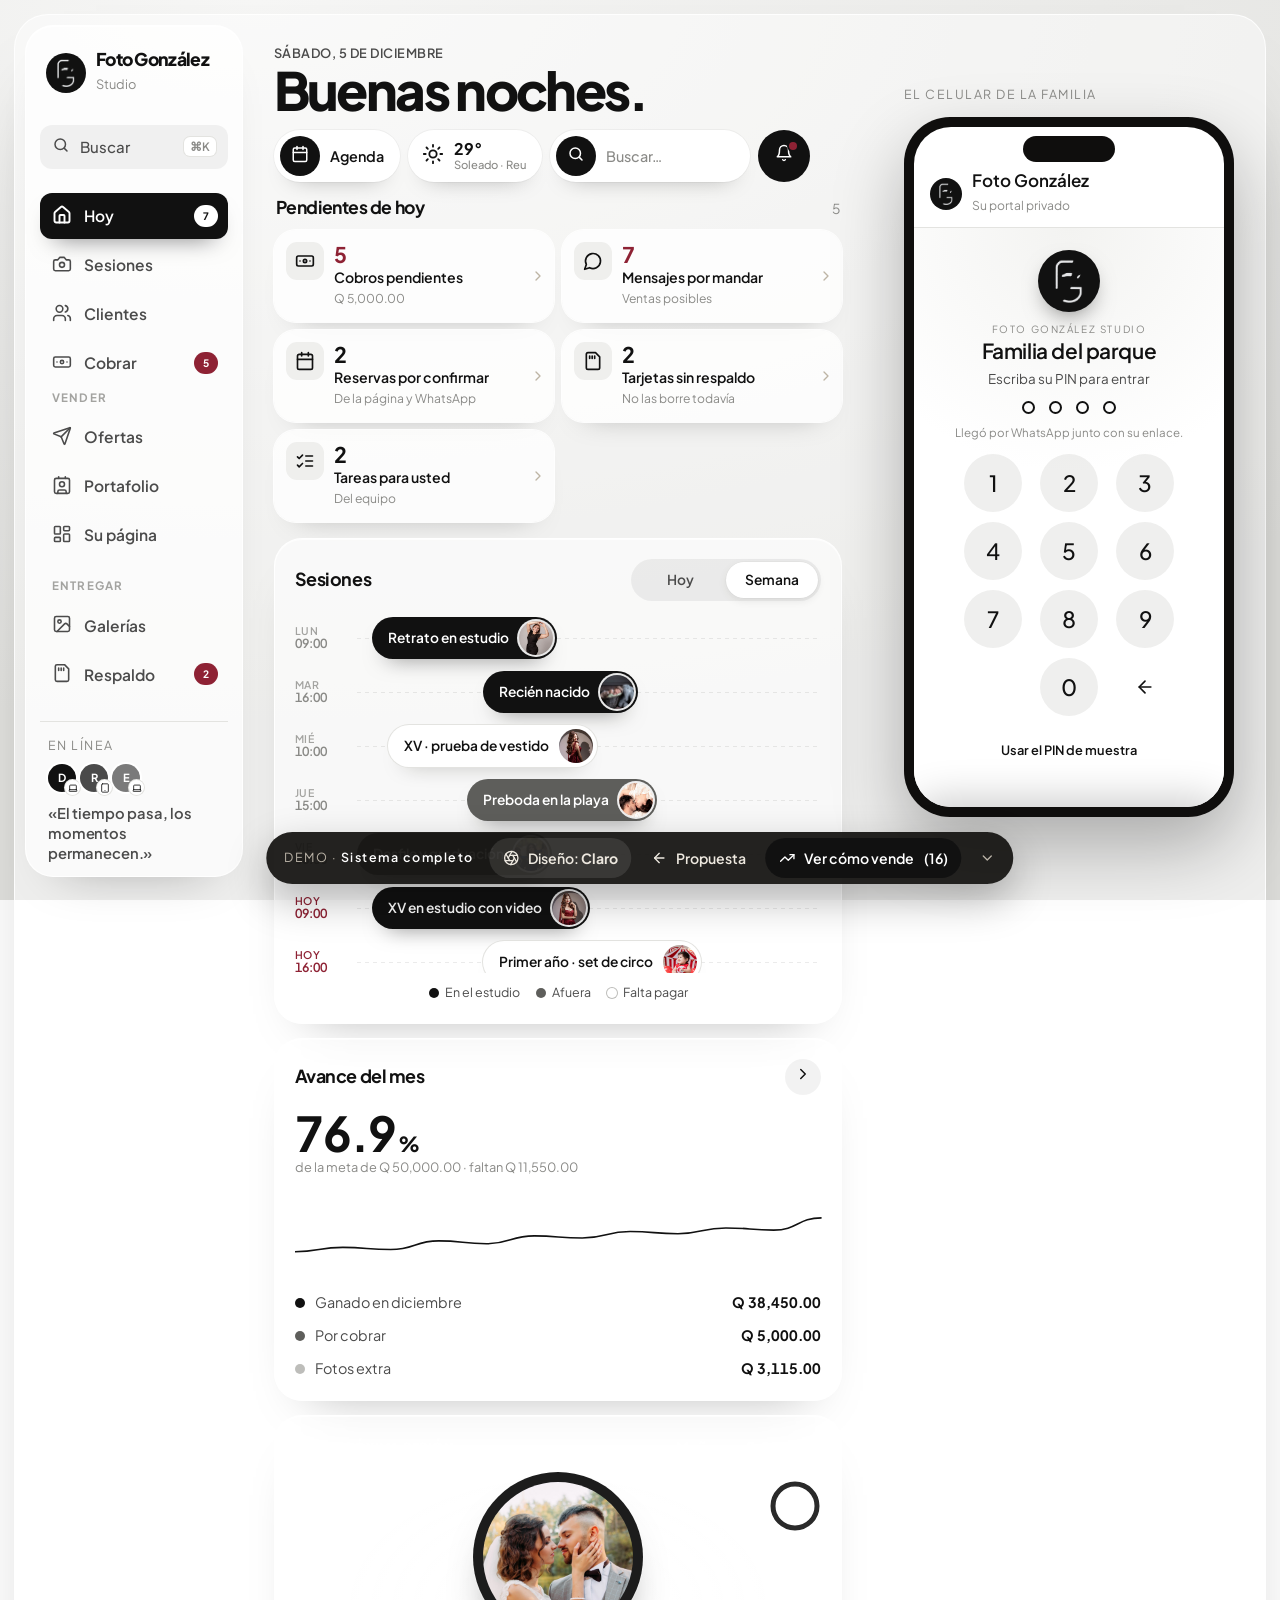
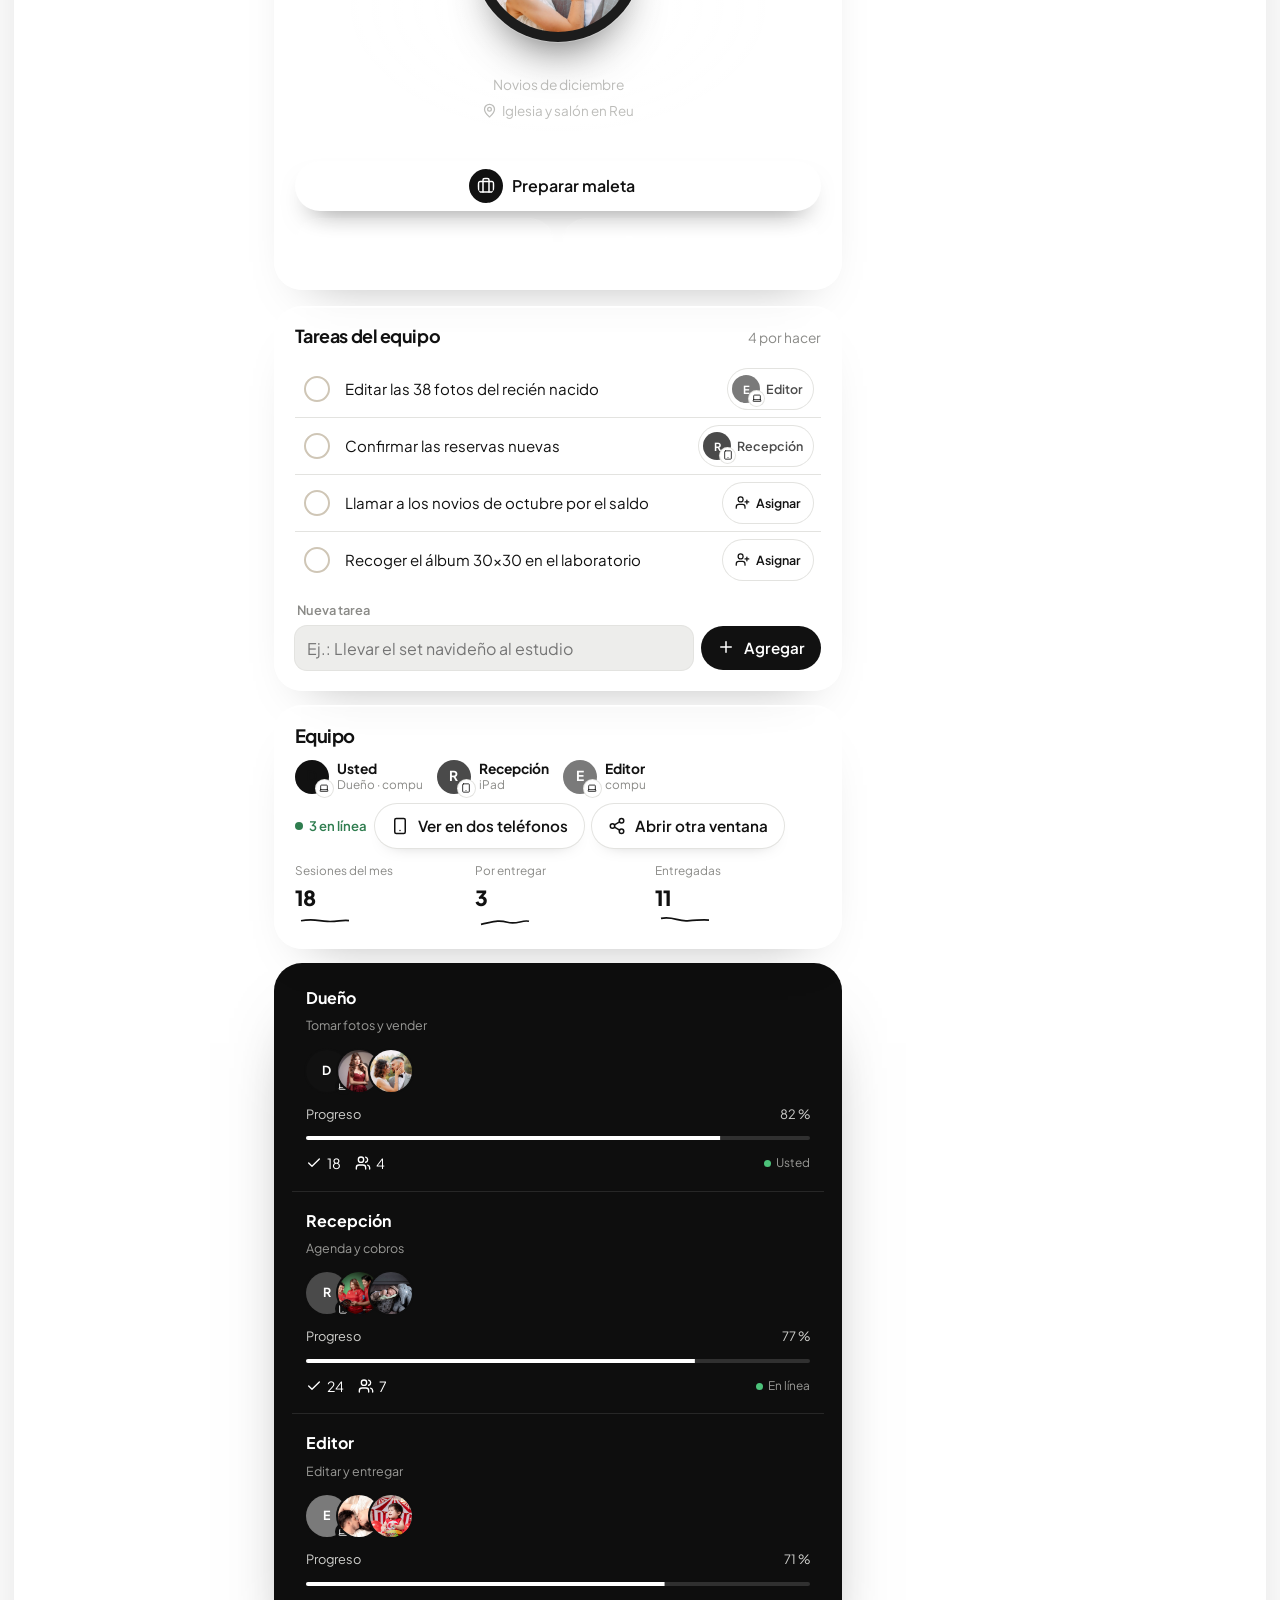
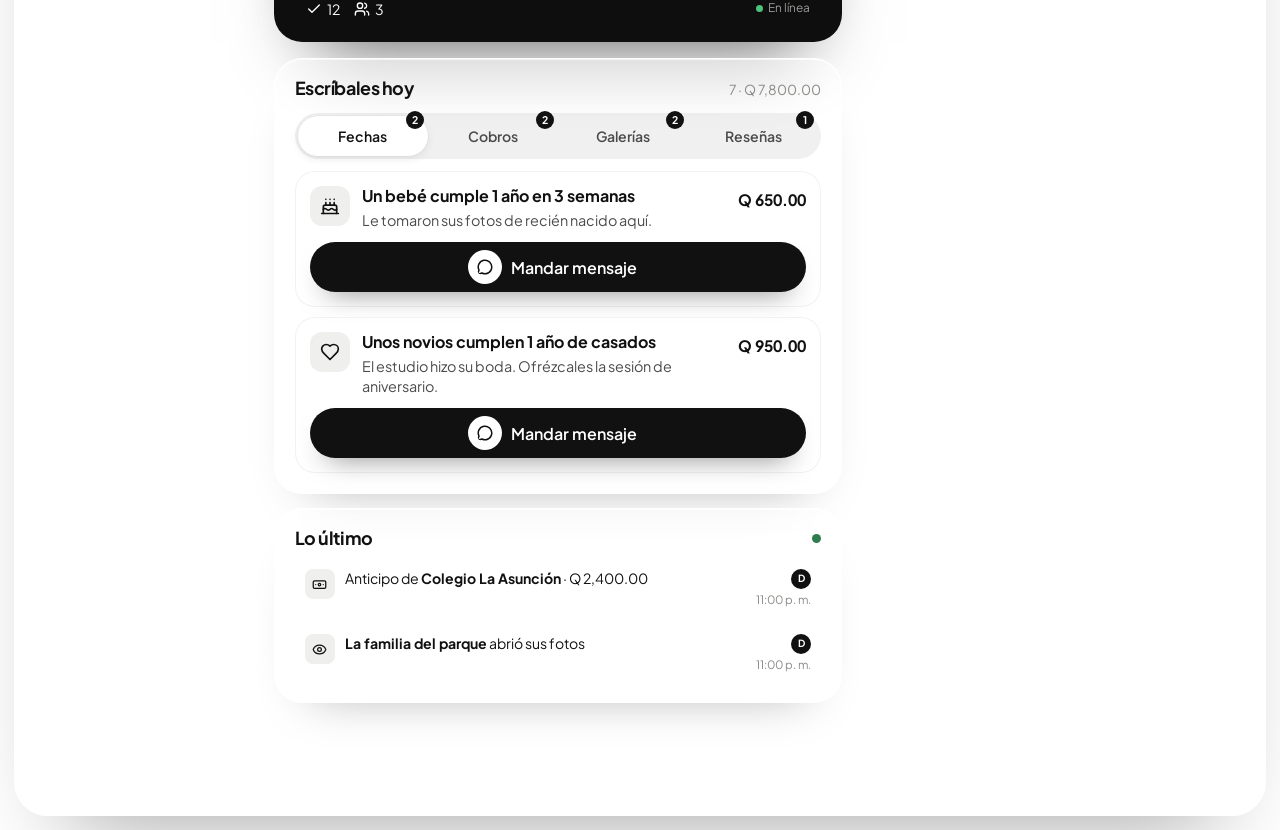
==== demos/completo/index.html @ 25647c09 "Demos en el teléfono: letra, espacios y títulos más finos Co-Authored-By: Claude Opus 5.5 <noreply@a" ====
<!doctype html>
<html lang="es">
<head>
<meta charset="utf-8">
<meta name="viewport" content="width=device-width, initial-scale=1, viewport-fit=cover">
<meta name="robots" content="noindex">
<meta name="theme-color" content="#EDEDEB">
<meta name="apple-mobile-web-app-capable" content="yes">
<meta name="mobile-web-app-capable" content="yes">
<meta name="apple-mobile-web-app-status-bar-style" content="default">
<meta name="apple-mobile-web-app-title" content="Foto González">
<link rel="apple-touch-icon" href="../../img/logo-fg.png">
<title>Demo · Sistema completo · Foto González Studio</title>
<meta name="description" content="Demo del sistema completo para Foto González Studio: ventas del día, agenda con maleta y lista de tomas, clientes, galerías que venden, respaldo de tarjetas y portafolio para compartir.">
<link rel="icon" href="data:image/svg+xml,%3Csvg xmlns='http://www.w3.org/2000/svg' viewBox='0 0 24 24' fill='none' stroke='%23B23F29' stroke-width='2' stroke-linecap='round'%3E%3Ccircle cx='12' cy='12' r='10'/%3E%3Cpath d='m14.31 8 5.74 9.94M9.69 8h11.48M7.38 12l5.74-9.94M9.69 16 3.95 6.06M14.31 16H2.83m13.79-4-5.74 9.94'/%3E%3C/svg%3E">
<link rel="preconnect" href="https://fonts.googleapis.com">
<link rel="preconnect" href="https://fonts.gstatic.com" crossorigin>
<link rel="stylesheet" href="https://fonts.googleapis.com/css2?family=Lora:ital,wght@0,400..700;1,400..700&family=Work+Sans:ital,wght@0,300..800;1,300..600&family=Plus+Jakarta+Sans:ital,wght@0,300..800;1,300..600&display=swap">
<link rel="stylesheet" href="../comun.css?v=20261113h">
<link rel="stylesheet" href="completo.css?v=20261113k">
<link rel="stylesheet" href="tablero.css?v=20261113a">
<link rel="stylesheet" href="../foto.css?v=20261113a">
<script src="../diseno.js?v=20261113a" data-css="claro.css?v=20261113k"></script>
<script src="letras.js?v=20261112f" data-letra-sistema></script>
</head>
<body>
<div class="barra-sup" id="barra-sup" aria-hidden="true"><b id="barra-sup-t">Hoy</b></div>
<button class="lupa" id="lupa" type="button" data-buscar aria-label="Buscar en todo el sistema"><span data-i="search"></span></button>

<div class="app">

  <!-- Menú: barra lateral en computadora, barra de abajo en el iPhone -->
  <aside class="lado" aria-label="Menú del panel">
    <a class="marca-est" href="#principal"><span class="logo"><img class="fg-mono" src="../../img/monograma-fg.png" alt=""></span><span><b>Foto González</b><small>Studio</small></span></a>
    <button class="lupa-lado" type="button" data-buscar><span data-i="search"></span><span>Buscar</span><kbd>⌘K</kbd></button>
    <nav class="vistas" role="tablist" aria-label="Secciones del panel" aria-orientation="vertical">
      <button role="tab" id="t-hoy" aria-controls="v-hoy" aria-selected="true" data-v="hoy"><span class="ti"><span data-i="home"></span><span class="cuenta" id="cuenta-op">7</span></span><span class="et">Hoy</span></button>
      <button role="tab" id="t-agenda" aria-controls="v-agenda" aria-selected="false" tabindex="-1" data-v="agenda"><span class="ti"><span data-i="camara"></span></span><span class="et">Sesiones</span></button>
      <button role="tab" id="t-clientes" aria-controls="v-clientes" aria-selected="false" tabindex="-1" data-v="clientes"><span class="ti"><span data-i="users"></span></span><span class="et">Clientes</span></button>
      <button role="tab" id="t-cobrar" aria-controls="v-cobrar" aria-selected="false" tabindex="-1" data-v="cobrar"><span class="ti"><span data-i="cash"></span><span class="cuenta" id="cuenta-cob">4</span></span><span class="et">Cobrar</span></button>
      <button role="tab" id="t-mas" aria-controls="v-mas" aria-selected="false" tabindex="-1" data-v="mas" class="solo-cel"><span class="ti"><span data-i="mas"></span><span class="cuenta cero" id="cuenta-mas">0</span></span><span class="et">Más</span></button>
      <span class="grupo-nav en-mas" aria-hidden="true">Vender</span>
      <button role="tab" id="t-ofertas" aria-controls="v-ofertas" aria-selected="false" tabindex="-1" data-v="ofertas" class="en-mas"><span class="ti"><span data-i="send"></span></span><span class="et">Ofertas</span></button>
      <button role="tab" id="t-compartir" aria-controls="v-compartir" aria-selected="false" tabindex="-1" data-v="compartir" class="en-mas"><span class="ti"><span data-i="contacto"></span></span><span class="et">Portafolio</span></button>
      <button role="tab" id="t-pagina" aria-controls="v-pagina" aria-selected="false" tabindex="-1" data-v="pagina" class="en-mas"><span class="ti"><span data-i="layout"></span><span class="cuenta cero" id="cuenta-web">0</span></span><span class="et">Su página</span></button>
      <span class="grupo-nav en-mas" aria-hidden="true">Entregar</span>
      <button role="tab" id="t-fotos" aria-controls="v-fotos" aria-selected="false" tabindex="-1" data-v="fotos" class="en-mas"><span class="ti"><span data-i="images"></span></span><span class="et">Galerías</span></button>
      <button role="tab" id="t-respaldo" aria-controls="v-respaldo" aria-selected="false" tabindex="-1" data-v="respaldo" class="en-mas"><span class="ti"><span data-i="sd"></span><span class="cuenta" id="cuenta-resp">2</span></span><span class="et">Respaldo</span></button>
    </nav>
    <div class="lado-pie">
      <div class="equipo-lado" id="equipo-lado"></div>
      <p class="lema">«El tiempo pasa, los momentos permanecen.»</p>
    </div>
  </aside>

  <main class="principal" id="principal">

    <!-- HOY -->
    <section class="vista" id="v-hoy" role="tabpanel" aria-labelledby="t-hoy" data-titulo="Hoy">
      <header class="tb-cab">
        <div class="titulo-v"><p class="fecha" id="fecha"></p><h1 id="saludo">Buenos días.</h1></div>
        <div class="tb-herr">
          <button class="tb-pil" type="button" data-ir="agenda"><span class="tb-circ"><span data-i="calendar"></span></span><span>Agenda</span></button>
          <span class="tb-pil tb-clima" aria-label="Clima en Retalhuleu: 29 grados, soleado"><span data-i="sun"></span><span><b>29°</b><small>Soleado · Reu</small></span></span>
          <button class="tb-pil tb-busca" type="button" data-buscar><span class="tb-circ"><span data-i="search"></span></span><span>Buscar…</span></button>
          <button class="tb-circ tb-solo" type="button" id="tb-campana" aria-label="Ver lo último"><span data-i="bell"></span><i></i></button>
        </div>
      </header>
      <section class="pendientes" id="pendientes" aria-labelledby="h-pend"></section>
      <div class="tb-grid">
        <section class="bloque tb-linea" aria-labelledby="h-linea">
          <div class="bloque-cab"><h2 id="h-linea">Sesiones</h2>
            <div class="seg tb-rango" id="tb-rango" role="tablist" aria-label="Qué sesiones ver" style="--n:2;--i:1"><span class="pastilla" aria-hidden="true"></span><button type="button" role="tab" data-rango="hoy" aria-selected="false">Hoy</button><button type="button" role="tab" data-rango="semana" aria-selected="true">Semana</button></div></div>
          <div class="linea" id="linea"></div>
          <div class="linea-ley"><span><i class="neg"></i>En el estudio</span><span><i class="gri"></i>Afuera</span><span><i class="bla"></i>Falta pagar</span></div>
        </section>
        <section class="bloque tb-avance" data-palanca="vivo" aria-labelledby="h-av">
          <div class="bloque-cab"><h2 id="h-av">Avance del mes</h2><button type="button" class="tb-mini" data-ir="cobrar" aria-label="Ir a Cobrar"><span data-i="chev"></span></button></div>
          <p class="av-pct"><b id="av-pct">0</b><span>%</span></p>
          <small class="av-meta" id="av-meta">de la meta del mes</small>
          <svg class="av-graf" viewBox="0 0 200 70" preserveAspectRatio="none" aria-hidden="true"><path id="av-path" d=""/></svg>
          <ul class="av-filas">
            <li><i class="neg"></i><span id="k-mes-lbl">Ganado</span><b id="k-ing"></b></li>
            <li><i class="gri"></i><span>Por cobrar</span><b id="k-cobrar"></b></li>
            <li><i class="cla"></i><span>Fotos extra</span><b id="k-extra"></b></li>
          </ul>
        </section>
        <section class="bloque prox-ses" id="prox-ses" data-palanca="maleta" aria-label="Su próxima sesión"></section>
      </div>
      <div class="tb-fila2">
        <section class="bloque" id="tareas-b" aria-labelledby="h-tar">
          <div class="bloque-cab"><h2 id="h-tar">Tareas del equipo</h2><span class="tenue chico" id="tar-n"></span></div>
          <ul class="tareas" id="tareas"></ul>
          <form class="tar-nueva" id="tar-form" autocomplete="off">
            <label for="tar-in">Nueva tarea</label>
            <div><input id="tar-in" type="text" maxlength="80" placeholder="Ej.: Llevar el set navideño al estudio" enterkeyhint="done"><button class="bt bt-2 bt-chico" type="submit"><span class="bt-in"><span data-i="plus"></span><span>Agregar</span></span></button></div>
          </form>
        </section>
        <section class="tb-equipo" aria-labelledby="h-eq">
          <div class="bloque tb-eq-cab">
            <h2 id="h-eq">Equipo</h2>
            <div class="equipo-vivo" id="equipo-vivo" aria-live="polite"></div>
            <div class="tb-eq-stats" id="tb-eq-stats"></div>
          </div>
          <div class="tb-eq-negro" id="tb-eq-negro"></div>
        </section>
      </div>
      <div class="hoy-grid">
        <section class="bloque" data-palanca="ventas" aria-labelledby="h-ventas">
          <div class="bloque-cab"><h2 id="h-ventas">Escríbales hoy</h2><span class="tenue chico" id="op-total"></span></div>
          <div class="seg motivos" id="motivos" role="tablist" aria-label="Motivo del mensaje"></div>
          <ul class="oportunidades" id="oport" aria-live="polite"></ul>
          <p class="op-vacio" id="op-vacio" hidden></p>
        </section>
        <section class="bloque" id="ultimo-b" aria-labelledby="h-act">
          <div class="bloque-cab"><h2 id="h-act">Lo último</h2><span class="punto-vivo" aria-hidden="true"></span></div>
          <ul class="feed" id="feed" aria-live="polite"></ul>
        </section>
      </div>
    </section>

    <!-- AGENDA -->
    <section class="vista" id="v-agenda" role="tabpanel" aria-labelledby="t-agenda" data-titulo="Sesiones" hidden>
      <header class="titulo-v"><p class="fecha" id="ag-mes"></p><h1>Sesiones</h1></header>
      <div class="subnav" data-subnav></div>
      <div class="semana-tira" id="semana-tira" role="group" aria-label="Días de esta semana"></div>
      <div class="ag-resumen" data-palanca="anticipo">
        <span><small>Sesiones</small><b id="ag-n">0</b></span>
        <span><small>Ya pagado</small><b id="ag-q">Q 0.00</b></span>
        <span><small>Falta pagar</small><b id="ag-p">0</b></span>
        <span><small>Tardes libres</small><b id="ag-l">0</b></span>
      </div>
      <div class="semana" id="semana"></div>
    </section>

    <!-- RESERVAS -->
    <section class="vista" id="v-reservas" role="tabpanel" aria-labelledby="t-agenda" data-titulo="Reservas" hidden>
      <header class="titulo-v"><p class="fecha">Sesiones</p><h1>Reservas</h1></header>
      <div class="subnav" data-subnav></div>
      <button class="bt bt-1 bt-full" type="button" id="res-nueva"><span class="bt-in"><span data-i="plus"></span><span>Nueva reserva</span></span></button>
      <section class="bloque" data-palanca="reservas" aria-labelledby="h-res">
        <div class="bloque-cab"><h2 id="h-res">Por responder</h2><span class="tenue chico" id="res-n"></span></div>
        <ul class="reservas" id="reservas"></ul>
      </section>
      <section class="bloque" aria-labelledby="h-rec">
        <div class="bloque-cab"><h2 id="h-rec">Recordatorios automáticos</h2></div>
        <div class="grupo-ios" id="rec-ajustes"></div>
        <h4 class="grupo-t">Próximos envíos</h4>
        <ul class="rec-lista" id="rec-lista"></ul>
      </section>
    </section>

    <!-- EN VIVO: la cámara conectada -->
    <section class="vista" id="v-envivo" role="tabpanel" aria-labelledby="t-agenda" data-titulo="En vivo" hidden>
      <header class="titulo-v"><p class="fecha">Sesiones</p><h1>Cámara en vivo</h1></header>
      <div class="subnav" data-subnav></div>
      <section class="bloque ev-cam" id="ev-cam" data-palanca="envivo" aria-live="polite"></section>
      <div class="ev-cifras" id="ev-cifras"></div>
      <div class="ev-bts" id="ev-bts"></div>
      <ul class="ev-grid" id="ev-grid" aria-live="polite"></ul>
    </section>

    <!-- CLIENTES -->
    <section class="vista" id="v-clientes" role="tabpanel" aria-labelledby="t-clientes" data-titulo="Clientes" hidden>
      <header class="titulo-v"><p class="fecha">418 clientes · 38 % vuelven</p><h1>Clientes</h1></header>
      <div class="cli-wrap">
        <div class="cli-col">
          <div class="buscar">
            <label for="cli-q">Buscar cliente</label>
            <div class="buscar-in"><span data-i="search"></span><input id="cli-q" type="search" autocomplete="off" enterkeyhint="search" placeholder="Nombre, lugar o sesión"></div>
          </div>
          <div class="filtros" id="cli-filtros" role="group" aria-label="Filtrar clientes"></div>
          <div class="cli-lista-caja">
            <ol class="lista-cli" id="lista-cli"></ol>
            <nav class="abc" id="abc" aria-label="Ir a la letra"></nav>
          </div>
          <p class="cli-vacio tenue" id="cli-vacio" hidden></p>
        </div>
        <div class="cli-ficha-col" id="ficha-desk">
          <article class="ficha" id="ficha" aria-labelledby="fc-n">
            <header class="fc-hero">
              <span class="foto fc-av" id="fc-av" role="img" aria-label="Foto de su última sesión"></span>
              <h3 id="fc-n"></h3>
              <p class="tenue" id="fc-sub"></p>
              <span class="tag" id="fc-tag"></span>
            </header>
            <div class="fc-acc" id="fc-acc"></div>
            <div class="fc-cifras" id="fc-cifras"></div>
            <div class="fc-prox" id="fc-prox" data-palanca="proxima"></div>
            <section class="fc-sec"><h4>Para la sesión</h4><div class="gustos" id="fc-gustos"></div></section>
            <section class="fc-sec"><h4>Sus fotos</h4><div class="carrete" id="fc-carrete"></div></section>
            <section class="fc-sec"><h4>Fechas importantes</h4><ul class="fc-fechas" id="fc-fechas"></ul></section>
            <section class="fc-sec"><h4>Notas</h4><p class="fc-nota" id="fc-nota"></p></section>
            <section class="fc-sec fc-ref" data-palanca="referidos"><div id="fc-ref-in"></div></section>
          </article>
        </div>
      </div>
    </section>

    <!-- COBRAR -->
    <section class="vista" id="v-cobrar" role="tabpanel" aria-labelledby="t-cobrar" data-titulo="Cobrar" hidden>
      <header class="titulo-v"><p class="fecha">Anticipos y saldos</p><h1>Cobrar</h1></header>
      <div class="cob-resumen">
        <div class="cifra grande"><small>Le deben</small><b id="cob-pend-q">Q 0.00</b></div>
        <div class="cifra verde"><small>Cobrado hoy</small><b id="cobrado-q">Q 0.00</b></div>
      </div>
      <section class="bloque" data-palanca="cobrar" aria-labelledby="h-cob">
        <div class="bloque-cab"><h2 id="h-cob">Pendientes</h2><span class="tenue chico" id="cob-n"></span></div>
        <ul class="cobrar" id="cobrar"></ul>
      </section>
      <section class="bloque" data-palanca="recibos" aria-labelledby="h-recibos">
        <div class="bloque-cab"><h2 id="h-recibos">Recibos</h2><span class="tenue chico" id="rec-n"></span></div>
        <div class="buscar rec-buscar">
          <label for="rec-q">Buscar recibo</label>
          <div class="buscar-in"><span data-i="search"></span><input id="rec-q" type="search" autocomplete="off" enterkeyhint="search" placeholder="Número, cliente o concepto"></div>
        </div>
        <div class="seg rec-seg" id="rec-seg" role="tablist" aria-label="Qué recibos ver" style="--n:3;--i:0"><span class="pastilla" aria-hidden="true"></span><button type="button" role="tab" data-rf="hoy" aria-selected="true">Hoy</button><button type="button" role="tab" data-rf="mes" aria-selected="false">Este mes</button><button type="button" role="tab" data-rf="todos" aria-selected="false">Todos</button></div>
        <ul class="recibos" id="recibos"></ul>
      </section>
      
    </section>

    <!-- FOTOS (galerías) -->
    <section class="vista" id="v-fotos" role="tabpanel" aria-labelledby="t-fotos" data-titulo="Galerías" hidden>
      <button class="atras-mas" type="button" data-ir="mas"><span data-i="back"></span>Más</button>
      <header class="titulo-v"><p class="fecha">Fotos de cada familia</p><h1>Galerías</h1></header>
      <div class="ag-resumen">
        <span><small>Abiertas</small><b id="gl-n">5</b></span>
        <span><small>Eligiendo ahora</small><b id="gl-viendo">1</b></span>
        <span><small>Extra vendido</small><b id="gl-extra">Q 0.00</b></span>
        <span><small>Por cobrar</small><b id="gl-saldo">Q 1,200.00</b></span>
      </div>
      <div class="gal-bts">
      <button class="bt bt-1" id="subir-fotos" type="button"><span class="bt-in"><span data-i="subir"></span><span>Subir fotos a una galería</span></span></button>
      <button class="bt bt-2 ver-cel" id="ver-cliente" type="button" aria-controls="cliente" aria-expanded="false"><span class="bt-in"><span data-i="eye"></span><span>Ver el celular de la familia</span></span></button>
      </div>
      <ul class="galerias" id="galerias"></ul>
    </section>

    <!-- MÁS (solo en el iPhone) -->
    <section class="vista" id="v-mas" role="tabpanel" aria-labelledby="t-mas" data-titulo="Más" hidden>
      <header class="titulo-v"><h1>Más</h1></header>
      <div class="mosaico" id="mosaico"></div>
    </section>

    <!-- OFERTAS -->
    <section class="vista" id="v-ofertas" role="tabpanel" aria-labelledby="t-ofertas" data-titulo="Ofertas" hidden>
      <button class="atras-mas" type="button" data-ir="mas"><span data-i="back"></span>Más</button>
      <header class="titulo-v"><h1>Ofertas</h1></header>
      <div class="ofe" id="ofe" data-palanca="campanas">
        <section class="bloque" id="ofe-ofr" aria-label="Qué les ofrece"></section>
        <section class="bloque" id="ofe-seg" aria-label="A quién"></section>
        <section class="bloque" id="ofe-prev" aria-label="Así les llega"></section>
        <section class="bloque ofe-env" aria-label="Mandar">
          <button class="bt bt-1 bt-full" id="cam-enviar" type="button"><span class="bt-in"><span data-i="wa"></span><span id="cam-enviar-txt">Mandar</span></span></button>
          <div class="cam-res" id="cam-res" hidden>
            <div class="res-fila"><span>Lo recibieron</span><div class="pista"><i id="r-env"></i></div><b id="n-env">0</b></div>
            <div class="res-fila"><span>Lo leyeron</span><div class="pista"><i id="r-lei"></i></div><b id="n-lei">0</b></div>
            <div class="res-fila"><span>Contestaron</span><div class="pista"><i id="r-res"></i></div><b id="n-res">0</b></div>
            <div class="res-fila"><span>Apartaron</span><div class="pista"><i id="r-apa"></i></div><b id="n-apa">0</b></div>
            <div class="res-total"><span>Ganado</span><b id="n-q">Q 0.00</b></div>
          </div>
        </section>
        <section class="bloque cam-pasada" id="ofe-hist" aria-label="Ofertas que ya mandó"></section>
      </div>
    </section>

    <!-- MI CONTACTO Y PORTAFOLIO -->
    <section class="vista" id="v-compartir" role="tabpanel" aria-labelledby="t-compartir" data-titulo="Contacto" hidden>
      <button class="atras-mas" type="button" data-ir="mas"><span data-i="back"></span>Más</button>
      <header class="titulo-v"><h1>Contacto y portafolio</h1></header>
      <div class="comp-grid">
        <div>
          <div class="tarjeta-neg" id="tarjeta-neg">
            <div class="tn-cab"><span class="tn-logo"><img class="fg-mono" src="../../img/monograma-fg.png" alt=""></span><div><b>Foto González Studio</b><small>Fotografía y video</small></div></div>
            <ul class="tn-datos">
              <li><span data-i="phone"></span>+502 5016 8853</li>
              <li><span data-i="mail"></span>premiumdesigngt@gmail.com</li>
              <li><span data-i="lugar"></span>Bella Aurora, zona 6, Retalhuleu</li>
              <li><span data-i="layout"></span>fotogonzalezstudio.com</li>
            </ul>
            <button class="tn-qr" id="tn-qr" type="button" aria-label="Mostrar el código QR en grande"></button>
          </div>
          <div class="comp-bts">
            <button class="bt bt-1" type="button" id="comp-compartir"><span class="bt-in"><span data-i="share"></span><span>Compartir mi contacto</span></span></button>
            <button class="bt bt-0" type="button" id="comp-guardar"><span class="bt-in"><span data-i="userplus"></span><span>Guardar en Contactos</span></span></button>
            <button class="bt bt-0" type="button" id="comp-qr"><span class="bt-in"><span data-i="qr"></span><span>Mostrar código QR</span></span></button>
          </div>
        </div>
        <section class="bloque" data-palanca="portafolio" aria-labelledby="h-porta">
          <div class="bloque-cab"><h2 id="h-porta">Mandar portafolio</h2><span class="tenue chico" id="porta-n">Toque los álbumes</span></div>
          <div class="albumes" id="albumes"></div>
          <button class="bt bt-1 bt-full" type="button" id="porta-mandar" disabled><span class="bt-in"><span data-i="send"></span><span>Elija uno o más álbumes</span></span></button>
        </section>
      </div>
    </section>

    <!-- TARJETAS Y RESPALDO -->
    <section class="vista" id="v-respaldo" role="tabpanel" aria-labelledby="t-respaldo" data-titulo="Respaldo" hidden>
      <button class="atras-mas" type="button" data-ir="mas"><span data-i="back"></span>Más</button>
      <header class="titulo-v"><h1>Tarjetas y respaldo</h1></header>
      <div class="resp-estado" id="resp-estado"></div>
      <ul class="tarjetas" id="tarjetas"></ul>
    </section>

    <!-- SU PÁGINA -->
    <section class="vista" id="v-pagina" role="tabpanel" aria-labelledby="t-pagina" data-titulo="Su página" hidden>
      <button class="atras-mas" type="button" data-ir="mas"><span data-i="back"></span>Más</button>
      <header class="titulo-v"><h1>Su página</h1></header>
      <div class="web">
        <div class="web-nav" aria-hidden="true"><i></i><i></i><i></i><span class="web-url"><span data-i="lock"></span>fotogonzalezstudio.com</span></div>
        <iframe id="web-frame" title="Página pública de Foto González Studio" loading="lazy" data-src="../pagina/?embed=1"></iframe>
      </div>
      <section class="bloque web-llega" aria-labelledby="h-llega">
        <div class="bloque-cab"><h2 id="h-llega">Lo que le llegó</h2></div>
        <ul class="llega" id="llega"><li class="vacio">Todavía nada. Aparte una fecha en la página.</li></ul>
      </section>
    </section>
  </main>

  <!-- El celular de la familia -->
  <aside class="cliente" id="cliente" aria-label="El celular de la familia">
    <div class="cliente-cab">
      <p class="mono">EL CELULAR DE LA FAMILIA</p>
      <button class="cerrar-cli" id="cerrar-cliente" type="button" aria-label="Cerrar"><span data-i="x"></span></button>
    </div>
    <div class="cel">
      <div class="pantalla">
        <div class="isla"></div>
        <div class="toast-cel" id="toast-cel" role="status" aria-live="polite"><span class="ic" data-i="check"></span><span id="toast-cel-txt"></span></div>
        <div class="cel-cab"><span class="logo-cel"><img class="fg-mono" src="../../img/monograma-fg.png" alt=""></span><div><b>Foto González</b><small id="cel-sub">Su portal privado</small></div></div>
        <div class="pt-zona">
        <div class="pt-pant pt-pin" id="pt-pin">
          <span class="pin-logo"><img class="fg-mono" src="../../img/monograma-fg.png" alt=""></span>
          <small class="pin-de">Foto González Studio</small>
          <h2 class="cel-t">Familia del parque</h2>
          <p class="pin-pide">Escriba su PIN para entrar</p>
          <div class="pin-puntos" id="pin-puntos" aria-live="polite"></div>
          <p class="pin-msj" id="pin-msj"></p>
          <div class="pin-teclas" id="pin-teclas"></div>
          <button type="button" class="pin-muestra" id="pin-muestra">Usar el PIN de muestra</button>
        </div>
        <div class="pt-pant pt-ini" id="pt-ini"></div>
        <div class="pt-pant pt-ses" id="pt-ses"></div>
        <div class="cel-scroll pt-pant" id="cel-scroll">
          <div class="fam-portada"><span class="foto f-familia" aria-hidden="true"></span><button type="button" class="pt-atras" data-pt="ini" aria-label="Volver a mis sesiones"><span data-i="back"></span></button>
            <div class="fpo-txt"><small>Foto González Studio</small><h2 class="cel-t">Su sesión familiar</h2><p>Parque central · 24 fotos</p></div></div>
          <div class="seg fam-seg" id="fam-seg" role="tablist" aria-label="Ver" style="--n:3;--i:0"><span class="pastilla" aria-hidden="true"></span>
            <button type="button" role="tab" data-fv="fotos" aria-selected="true">Fotos</button><button type="button" role="tab" data-fv="fav" aria-selected="false">Favoritas <em id="fav-n"></em></button><button type="button" role="tab" data-fv="pagos" aria-selected="false">Mis pagos</button></div>
          <div class="cel-galeria" id="cel-galeria" data-palanca="galeria">
            <div class="contador"><span>Elegidas <b id="c-cuenta">0</b> de 10</span><span id="c-extra"></span></div>
            <div class="barrita"><i id="c-barra"></i></div>
            <div class="galeria" id="galeria"></div>
          </div>
          <div class="fam-pagos" id="fam-pagos" hidden></div>
        </div>
        </div>
        <div class="visor" id="visor" role="dialog" aria-label="Foto en grande" inert>
          <div class="vs-cab"><button type="button" class="vs-x" id="vs-x" aria-label="Cerrar"><span data-i="x"></span></button><span id="vs-n">1 de 24</span><button type="button" class="vs-amo" id="vs-amo" aria-pressed="false" aria-label="Elegir esta foto"><span data-i="heart"></span></button></div>
          <div class="vs-foto" id="vs-foto"><span class="foto vs-capa" id="vs-a"></span><span class="vs-wm" id="vs-wm" aria-hidden="true">FOTO GONZÁLEZ</span>
            <button type="button" class="vs-flecha izq" id="vs-izq" aria-label="Foto anterior"><span data-i="back"></span></button><button type="button" class="vs-flecha der" id="vs-der" aria-label="Foto siguiente"><span data-i="chev"></span></button></div>
          <div class="vs-bts"><button type="button" class="btn btn-chico vs-imp" id="vs-imp"><span data-i="frame"></span>Pedirla impresa</button><button type="button" class="btn btn-chico btn-acento vs-desc" id="vs-desc"><span data-i="download"></span><span id="vs-desc-t">Descargar</span></button></div>
        </div>
        <div class="oferta" id="oferta" inert>
          <p class="of-t" id="of-t"></p>
          <div class="of-bts">
            <button class="btn btn-chico of-unas" id="of-unas" type="button"></button>
            <button class="btn btn-chico btn-acento of-toda" id="of-toda" type="button"></button>
          </div>
          <p class="of-nota" id="of-nota">Galería completa: las 24, en alta y sin marca de agua.</p>
        </div>
        <div class="hoja-imp" id="hoja-imp" inert role="dialog" aria-label="Pedir impresión">
          <div class="hi-cab"><span class="foto hi-foto" id="hi-foto"></span><div><b id="hi-t">Foto</b><small>Sale del laboratorio en 5 días</small></div></div>
          <div class="hi-prods" id="hi-prods"></div>
          <button class="btn btn-chico hi-cerrar" id="hi-cerrar" type="button">Ahora no</button>
        </div>
      </div>
    </div>
  </aside>
</div>

<!-- Hojas que suben desde abajo -->
<div class="velo" id="velo" hidden></div>
<div class="hoja" id="hoja-ses" role="dialog" aria-modal="true" aria-labelledby="ses-t" inert>
  <div class="hoja-panel"><div class="hoja-top"><span class="agarre" aria-hidden="true"></span><b class="hoja-t" id="hoja-ses-t">Sesión</b><button class="hoja-listo" type="button">Listo</button></div><div class="hoja-cuerpo" id="ses-cuerpo"></div></div>
</div>
<div class="hoja" id="hoja-cli" role="dialog" aria-modal="true" aria-labelledby="fc-n" inert>
  <div class="hoja-panel"><div class="hoja-top"><span class="agarre" aria-hidden="true"></span><b class="hoja-t">Cliente</b><button class="hoja-listo" type="button">Listo</button></div><div class="hoja-cuerpo" id="cli-cuerpo"></div></div>
</div>
<div class="hoja hoja-qr" id="hoja-qr" role="dialog" aria-modal="true" aria-labelledby="qr-t" inert>
  <div class="hoja-panel"><div class="hoja-top"><span class="agarre" aria-hidden="true"></span><b class="hoja-t" id="qr-t">Escanee con la cámara</b><button class="hoja-listo" type="button">Listo</button></div>
    <div class="hoja-cuerpo"><div class="qr-grande" id="qr-grande"></div><p class="qr-pie"><b>Foto González Studio</b><span>Abre la página con el portafolio y el WhatsApp del estudio.</span></p></div></div>
</div>
<div class="hoja" id="hoja-res" role="dialog" aria-modal="true" aria-labelledby="res-t" inert>
  <div class="hoja-panel"><div class="hoja-top"><span class="agarre" aria-hidden="true"></span><b class="hoja-t" id="res-t">Nueva reserva</b><button class="hoja-listo" type="button">Cerrar</button></div><div class="hoja-cuerpo" id="res-cuerpo"></div></div>
</div>
<div class="pantalla-fam" id="pantalla-fam" role="dialog" aria-modal="true" aria-label="Pantalla para la familia" hidden>
  <div class="pf-cab"><span class="pf-logo"><img class="fg-mono" src="../../img/monograma-fg.png" alt=""></span><div><b>Foto González Studio</b><small id="pf-ses"></small></div><button class="pf-salir" id="pf-salir" type="button">Salir</button></div>
  <div class="pf-foto"><span class="foto pf-a" id="pf-a"></span><span class="foto pf-b" id="pf-b"></span><span class="pf-vacio" id="pf-vacio">Las fotos aparecen aquí en cuanto se toman</span>
    <button class="pf-amo" id="pf-amo" type="button" aria-pressed="false"><span data-i="heart"></span><span>Me encanta</span></button>
    <div class="pf-qr" id="pf-qr" hidden><span id="pf-qr-svg"></span><small>Invitados: escaneen para ver las fotos</small></div></div>
  <div class="pf-tira" id="pf-tira"></div>
</div>
<div class="deshacer" id="deshacer" role="status" aria-live="polite"><span id="deshacer-t">Foto borrada</span><button type="button" id="deshacer-b">Deshacer</button></div>
<div class="hoja" id="hoja-pago" role="dialog" aria-modal="true" aria-labelledby="pago-t" inert>
  <div class="hoja-panel"><div class="hoja-top"><span class="agarre" aria-hidden="true"></span><b class="hoja-t" id="pago-t">Registrar pago</b><button class="hoja-listo" type="button">Cerrar</button></div><div class="hoja-cuerpo" id="pago-cuerpo"></div></div>
</div>
<div class="hoja hoja-recibo" id="hoja-recibo" role="dialog" aria-modal="true" aria-labelledby="recibo-t" inert>
  <div class="hoja-panel"><div class="hoja-top"><span class="agarre" aria-hidden="true"></span><b class="hoja-t" id="recibo-t">Recibo</b><button class="hoja-listo" type="button">Listo</button></div><div class="hoja-cuerpo" id="recibo-cuerpo"></div></div>
</div>
<div class="hoja hoja-sub" id="hoja-sub" role="dialog" aria-modal="true" aria-labelledby="sub-t" inert>
  <div class="hoja-panel"><div class="hoja-top"><span class="agarre" aria-hidden="true"></span><b class="hoja-t" id="sub-t">Subir fotos</b><button class="hoja-listo" type="button">Cerrar</button></div><div class="hoja-cuerpo" id="sub-cuerpo"></div></div>
</div>
<div class="hoja" id="hoja-enlace" role="dialog" aria-modal="true" aria-labelledby="enl-t" inert>
  <div class="hoja-panel"><div class="hoja-top"><span class="agarre" aria-hidden="true"></span><b class="hoja-t" id="enl-t">Enlace de la familia</b><button class="hoja-listo" type="button">Listo</button></div><div class="hoja-cuerpo" id="enl-cuerpo"></div></div>
</div>
<div class="hoja" id="hoja-ofr" role="dialog" aria-modal="true" aria-labelledby="ofr-t" inert>
  <div class="hoja-panel"><div class="hoja-top"><span class="agarre" aria-hidden="true"></span><b class="hoja-t" id="ofr-t">Nueva oferta</b><button class="hoja-listo" type="button">Cerrar</button></div><div class="hoja-cuerpo" id="ofr-cuerpo"></div></div>
</div>
<div class="busca" id="busca" role="dialog" aria-modal="true" aria-label="Buscar en todo el sistema" hidden>
  <div class="bu-panel">
    <div class="bu-cab"><label class="bu-campo" for="bu-q"><span class="sr">Buscar en todo el sistema</span><span data-i="search"></span><input id="bu-q" type="search" autocomplete="off" enterkeyhint="search" placeholder="Clientes, sesiones, recibos, galerías…"></label><button type="button" class="bu-cancel" id="bu-cancel">Cancelar</button></div>
    <div class="bu-cuerpo" id="bu-cuerpo"></div>
  </div>
</div>
<div class="dos-tel" id="dos-tel" role="dialog" aria-modal="true" aria-labelledby="dt-t" hidden>
  <div class="dt-cab"><div><b id="dt-t">Dos teléfonos, el mismo estudio</b><small>Toque algo en uno y véalo llegar al otro al instante.</small></div><button type="button" class="pf-salir" id="dt-x">Listo</button></div>
  <div class="dt-tels" id="dt-tels"></div>
</div>
<div id="imprimir" aria-hidden="true"></div>
<div class="wa" id="wa" role="dialog" aria-modal="true" aria-labelledby="wa-n" hidden>
  <div class="wa-panel">
    <div class="wa-top"><span class="agarre" aria-hidden="true"></span>
      <button type="button" class="wa-atras" id="wa-atras" aria-label="Volver"><span data-i="back"></span></button>
      <span class="wa-av" id="wa-av" aria-hidden="true"></span>
      <div class="wa-quien"><b id="wa-n">Cliente</b><small id="wa-est">en línea</small></div>
      <span class="wa-ics" aria-hidden="true"><span data-i="camara"></span><span data-i="phone"></span></span>
    </div>
    <div class="wa-chat" id="wa-chat" aria-live="polite"></div>
    <div class="wa-pie" aria-hidden="true"><span class="wa-mas"><span data-i="plus"></span></span><span class="wa-campo">Mensaje</span><span class="wa-mic"><span data-i="camara"></span></span></div>
  </div>
</div>
<div class="llamada" id="llamada" role="dialog" aria-modal="true" aria-label="Llamada" hidden>
  <span class="foto ll-av" id="ll-av"></span><b id="ll-n"></b><small id="ll-t">llamando…</small>
  <button class="ll-colgar" id="ll-colgar" type="button" aria-label="Colgar"><span data-i="phone"></span></button>
</div>

<script src="../comun.js?v=20261113h"></script>
<script src="completo.js?v=20261113c"></script>
<script src="../foto.js?v=20261113d" data-visor=".gal-portada, .pti-ses, .mos, .cr .foto, .ofe-card > .foto, .alb .foto" data-toma=".gal-portada, .cr .foto, .pti-ses" data-obturador="1"></script>
</body>
</html>
---- demos/comun.css ----
/* Demos Foto González Studio — base compartida (Monterroso Dev Studio)
   Las demos usan la marca de muestra del estudio; al recibir el Facebook se cambian logo, fotos y colores. */
:root {
  --papel: #F5F2EC;
  --papel2: #ECE6DB;
  --carta: #FFFDF9;
  --tinta: #1C1B19;
  --tinta2: #5B574F;
  --tinta3: #8A847A;
  --linea: #DCD4C6;
  --acento: #8E2234;
  --acento-osc: #741A2A;
  --acento-suave: #F2DDE0;
  --vivo: #2F7D4F;
  --vivo-suave: #E3F0E6;
  --oro: #B7893A;
  --oscuro: #161513;
  --ease-out: cubic-bezier(0.25, 1, 0.5, 1);
  --ease-in-out: cubic-bezier(0.77, 0, 0.175, 1);
  --radio: 14px;
  --gutter: clamp(16px, 4vw, 48px);
  --ancho: 1180px;
  --serif: "Bodoni Moda", Georgia, serif;
  --sans: "Jost", ui-sans-serif, sans-serif;
  --mono: "Jost", ui-sans-serif, sans-serif;
  --grano: url("data:image/svg+xml,%3Csvg xmlns='http://www.w3.org/2000/svg' width='160' height='160'%3E%3Cfilter id='n'%3E%3CfeTurbulence type='fractalNoise' baseFrequency='.9' numOctaves='2' stitchTiles='stitch'/%3E%3CfeColorMatrix values='0 0 0 0 0 0 0 0 0 0 0 0 0 0 0 0 0 0 .55 0'/%3E%3C/filter%3E%3Crect width='100%25' height='100%25' filter='url(%23n)'/%3E%3C/svg%3E");
}
* { box-sizing: border-box; }
html { -webkit-text-size-adjust: 100%; scroll-behavior: smooth; }
body { margin: 0; background: var(--papel); color: var(--tinta); font-family: var(--sans); font-size: 1.0625rem; line-height: 1.6; -webkit-font-smoothing: antialiased; overflow-x: hidden; }
img { max-width: 100%; display: block; }
a { color: inherit; }
button, input, select, textarea { font: inherit; color: inherit; }
p { margin: 0 0 1em; }
h1, h2, h3, h4 { margin: 0; line-height: 1.05; }
.mono { font-family: var(--mono); font-size: .78rem; letter-spacing: .12em; font-variant-numeric: tabular-nums; }
.sr { position: absolute; width: 1px; height: 1px; overflow: hidden; clip: rect(0 0 0 0); white-space: nowrap; }
.envoltura { max-width: var(--ancho); margin: 0 auto; padding: 0 var(--gutter); }
:focus-visible { outline: 2px solid var(--acento); outline-offset: 3px; border-radius: 6px; }

/* botones */
.btn { display: inline-flex; align-items: center; justify-content: center; gap: 10px; min-height: 48px; padding: 12px 22px; border-radius: 999px; border: 1px solid var(--tinta); background: transparent; text-decoration: none; font-weight: 600; cursor: pointer; position: relative;
  transition: transform 140ms var(--ease-out), background-color 160ms var(--ease-out), color 160ms var(--ease-out), border-color 160ms var(--ease-out), opacity 160ms var(--ease-out); }
.btn:active { transform: scale(0.97); }
.btn svg { width: 18px; height: 18px; flex: none; }
.btn-tinta { background: var(--tinta); color: var(--papel); }
.btn-acento { background: var(--acento); border-color: var(--acento); color: #fff; }
.btn-claro { border-color: rgba(255,255,255,.6); color: #fff; }
.btn-chico { min-height: 40px; padding: 8px 16px; font-size: .9rem; }
.btn[disabled] { opacity: .45; cursor: not-allowed; }
@media (hover: hover) and (pointer: fine) {
  .btn:hover { background: var(--tinta); color: var(--papel); }
  .btn-acento:hover { background: var(--acento-osc); border-color: var(--acento-osc); color: #fff; }
  .btn-claro:hover { background: #fff; color: var(--tinta); }
}

/* «fotos» de muestra (aquí van las del Facebook del estudio) */
.foto { background-size: cover; background-position: center; position: relative; }
.foto::after { content: ""; position: absolute; inset: 0; background-image: var(--grano); opacity: .22; mix-blend-mode: overlay; pointer-events: none; }
.f-boda { background:
  radial-gradient(60% 45% at 70% 30%, #F7D7B5 0%, transparent 70%),
  radial-gradient(18% 34% at 42% 72%, rgba(30,24,22,.85) 0 60%, transparent 62%),
  radial-gradient(16% 30% at 54% 74%, rgba(240,236,228,.95) 0 58%, transparent 61%),
  linear-gradient(180deg, #E9B38B 0%, #C9785B 52%, #5E3A33 100%); }
.f-retrato { background:
  radial-gradient(22% 18% at 50% 36%, #D9B49B 0 70%, transparent 72%),
  radial-gradient(40% 36% at 50% 88%, #2C2A2B 0 70%, transparent 72%),
  radial-gradient(80% 70% at 50% 30%, #8D8A86 0%, #3E3C3B 100%); }
.f-bebe { background:
  radial-gradient(26% 20% at 46% 52%, #F4D9C6 0 70%, transparent 72%),
  radial-gradient(50% 26% at 50% 70%, #FFF8EF 0 70%, transparent 72%),
  linear-gradient(160deg, #F6EDE3, #E2CFBE); }
.f-quince { background:
  radial-gradient(14% 12% at 50% 26%, #D6A98D 0 70%, transparent 72%),
  radial-gradient(36% 44% at 50% 78%, #C9677A 0 66%, transparent 69%),
  radial-gradient(70% 60% at 50% 40%, #F3D6CF 0%, #9C6A70 100%); }
.f-producto { background:
  radial-gradient(20% 8% at 50% 80%, rgba(0,0,0,.25) 0, transparent 70%),
  radial-gradient(14% 22% at 50% 58%, #A0522D 0 70%, transparent 72%),
  linear-gradient(180deg, #EDE5D8 0 62%, #D9CDBA 62% 100%); }
.f-paisaje { background:
  radial-gradient(10% 10% at 72% 30%, #FFE9C2 0 60%, transparent 70%),
  linear-gradient(170deg, transparent 58%, #3E4A3A 58.5%),
  linear-gradient(190deg, transparent 66%, #2D372C 66.5%),
  linear-gradient(180deg, #F2C89A 0%, #D69B7C 45%, #8C7A72 70%); }
.f-familia { background:
  radial-gradient(9% 8% at 34% 46%, #CFA488 0 70%, transparent 72%),
  radial-gradient(9% 8% at 52% 42%, #B98F75 0 70%, transparent 72%),
  radial-gradient(7% 6% at 68% 54%, #D9B095 0 70%, transparent 72%),
  radial-gradient(60% 30% at 50% 80%, #5B6B58 0 70%, transparent 72%),
  linear-gradient(180deg, #DCE3D4, #A9B79E); }
.f-graduacion { background:
  radial-gradient(12% 10% at 50% 38%, #C99A7E 0 70%, transparent 72%),
  radial-gradient(30% 40% at 50% 84%, #1F2430 0 68%, transparent 70%),
  linear-gradient(180deg, #CFD5DD, #8E97A4); }

.f-mascota { background:
  radial-gradient(16% 14% at 50% 46%, #A7754F 0 70%, transparent 72%),
  radial-gradient(30% 26% at 50% 72%, #8A5C3B 0 70%, transparent 72%),
  linear-gradient(180deg, #E9DCC6, #C6B18E); }
.f-pareja { background:
  radial-gradient(9% 8% at 42% 40%, #D2A487 0 70%, transparent 72%),
  radial-gradient(9% 8% at 58% 38%, #B88B6E 0 70%, transparent 72%),
  radial-gradient(40% 34% at 50% 82%, #3D3431 0 66%, transparent 69%),
  linear-gradient(180deg, #F0C9A0 0%, #C98E72 60%, #6B4A44 100%); }

/* ===== Cinta de la demo ===== */
.cinta-demo { position: fixed; z-index: 90; left: 50%; bottom: 16px; transform: translateX(-50%); display: flex; align-items: center; gap: 6px; padding: 6px; border-radius: 999px; background: rgba(22,21,19,.94); color: #EDE8DF; box-shadow: 0 16px 40px rgba(0,0,0,.28); max-width: calc(100vw - 24px); }
.cinta-demo .et { padding: 0 10px 0 12px; white-space: nowrap; color: #B9B2A6; }
.cinta-demo .et b { color: #fff; font-weight: 600; }
.cinta-demo a, .cinta-demo button { display: inline-flex; align-items: center; gap: 8px; min-height: 40px; padding: 8px 14px; border-radius: 999px; border: 0; background: transparent; color: inherit; text-decoration: none; font-size: .88rem; font-weight: 600; cursor: pointer; white-space: nowrap; transition: background-color 150ms var(--ease-out), transform 140ms var(--ease-out); }
.cinta-demo a:active, .cinta-demo button:active { transform: scale(0.97); }
.cinta-demo svg { width: 16px; height: 16px; }
.cinta-demo .ver-venta { background: var(--acento); color: #fff; }
.cinta-demo .ver-venta[aria-pressed="true"] { background: #fff; color: var(--tinta); }
@media (hover: hover) and (pointer: fine) { .cinta-demo a:hover { background: rgba(255,255,255,.1); } }
@media (max-width: 640px) { .cinta-demo .et { display: none; } .cinta-demo .txt-largo { display: none; } }
.cinta-demo { transform-origin: 100% 50%; transition: opacity 200ms var(--ease-out), scale 200ms var(--ease-out); }
.cinta-demo .vv-corto { display: none; }
/* Teléfono: barra delgada, clara y sin amontonar */
@media (max-width: 640px) {
  .cinta-demo { gap: 2px; padding: 3px; bottom: 12px; box-shadow: 0 10px 26px rgba(0,0,0,.24); }
  .cinta-demo a, .cinta-demo button { min-height: 32px; padding: 0 11px; gap: 6px; font-size: .8rem; }
  .cinta-demo svg { width: 15px; height: 15px; }
  .cinta-demo .cinta-dis, .cinta-demo .cinta-plegar { width: 32px; padding: 0; justify-content: center; }
  .cinta-demo .vv-largo { display: none; }
  .cinta-demo .vv-corto { display: inline; }
  .cinta-abrir { right: 12px; bottom: 12px; width: 44px; height: 44px; }
  .cinta-abrir svg { width: 18px; height: 18px; }
}
.cinta-demo .cinta-plegar { width: 40px; padding: 0; justify-content: center; color: #B9B2A6; }
@media (hover: hover) and (pointer: fine) { .cinta-demo .cinta-plegar:hover { background: rgba(255,255,255,.1); color: #fff; } }
.cinta-abrir { position: fixed; z-index: 90; right: 16px; bottom: 16px; width: 52px; height: 52px; border: 0; border-radius: 50%; padding: 0; display: grid; place-items: center;
  background: rgba(22,21,19,.94); color: #fff; box-shadow: 0 12px 30px rgba(0,0,0,.28); cursor: pointer;
  opacity: 0; scale: .95; pointer-events: none; transition: opacity 180ms var(--ease-out), scale 180ms var(--ease-out), transform 140ms var(--ease-out); }
.cinta-abrir svg { width: 20px; height: 20px; }
.cinta-abrir:active { transform: scale(0.97); }
html.cinta-plegada .cinta-demo { opacity: 0; scale: .95; pointer-events: none; transition-duration: 150ms; }
html.cinta-plegada .cinta-abrir { opacity: 1; scale: 1; pointer-events: auto; }
@media (prefers-reduced-motion: reduce) { .cinta-demo, .cinta-abrir, html.cinta-plegada .cinta-demo { scale: 1; } }

/* ===== Palancas de venta ===== */
.pin { position: absolute; z-index: 40; top: -12px; left: -12px; width: 30px; height: 30px; border-radius: 50%; border: 2px solid #fff; background: var(--acento); color: #fff; font: 700 .8rem/1 var(--mono); display: grid; place-items: center; cursor: pointer; box-shadow: 0 6px 16px rgba(142,34,52,.45);
  opacity: 0; transform: scale(0.95); pointer-events: none; transition: opacity 200ms var(--ease-out), transform 240ms var(--ease-out); }
.pin::after { content: ""; position: absolute; inset: -6px; border-radius: 50%; border: 2px solid var(--acento); opacity: 0; }
body.modo-venta .pin { opacity: 1; transform: scale(1); pointer-events: auto; }
body.modo-venta .pin::after { animation: pulso-pin 2.2s var(--ease-out) infinite; }
@keyframes pulso-pin { 0% { opacity: .7; transform: scale(.9); } 100% { opacity: 0; transform: scale(1.5); } }
body.modo-venta [data-palanca] { outline: 2px dashed color-mix(in srgb, var(--acento) 55%, transparent); outline-offset: 4px; border-radius: 10px; }
.pin:active { transform: scale(0.97); }
[data-palanca] > .pin { position: absolute !important; }

.globo { position: fixed; z-index: 95; width: min(340px, calc(100vw - 32px)); background: var(--carta); color: var(--tinta); border: 1px solid var(--linea); border-radius: 14px; padding: 16px 18px 14px; box-shadow: 0 24px 60px rgba(0,0,0,.22);
  opacity: 0; transform: translateY(6px) scale(0.97); pointer-events: none; transition: opacity 180ms var(--ease-out), transform 220ms var(--ease-out); }
.globo.ver { opacity: 1; transform: none; pointer-events: auto; }
.globo .n { font: 600 .72rem var(--mono); color: var(--acento); letter-spacing: .06em; text-transform: uppercase; }
.globo h4 { font-family: "Jost", var(--sans); font-size: 1.1rem; margin: 6px 0 6px; line-height: 1.2; }
.globo p { margin: 0; color: var(--tinta2); font-size: .94rem; line-height: 1.5; }
.globo .efecto { margin-top: 10px; padding-top: 10px; border-top: 1px dashed var(--linea); font-size: .88rem; color: var(--vivo); font-weight: 600; display: flex; gap: 8px; }
.globo .efecto svg { width: 16px; height: 16px; flex: none; margin-top: 3px; }
.globo .cerrar { position: absolute; top: 8px; right: 8px; width: 32px; height: 32px; border: 0; background: transparent; border-radius: 50%; cursor: pointer; color: var(--tinta3); display: grid; place-items: center; }
.globo .nav { display: flex; justify-content: space-between; margin-top: 12px; gap: 8px; }
.globo .nav button { border: 1px solid var(--linea); background: var(--papel); border-radius: 999px; padding: 6px 12px; font-size: .82rem; cursor: pointer; min-height: 36px; }
.globo .nav button:active { transform: scale(0.97); }

/* ===== Aviso de prueba social / notificaciones ===== */
.avisos { position: fixed; z-index: 85; left: 16px; bottom: 80px; display: flex; flex-direction: column; gap: 8px; pointer-events: none; max-width: min(340px, calc(100vw - 32px)); }
.aviso { display: grid; grid-template-columns: 38px 1fr; gap: 10px; align-items: center; background: var(--carta); color: var(--tinta); border: 1px solid var(--linea); border-radius: 14px; padding: 10px 14px 10px 10px; box-shadow: 0 14px 34px rgba(0,0,0,.14); font-size: .88rem; line-height: 1.35; pointer-events: auto;
  animation: aviso-entra 560ms var(--ease-out); }
.aviso.sale { animation: aviso-sale 420ms var(--ease-out) forwards; }
.aviso .ic { width: 38px; height: 38px; border-radius: 10px; display: grid; place-items: center; color: var(--acento); }
.aviso .ic:not(.foto) { background: var(--acento-suave); }
.aviso .ic.foto { border-radius: 10px; }
.aviso .ic svg { width: 18px; height: 18px; }
.aviso small { display: block; color: var(--tinta3); font-size: .74rem; }
@keyframes aviso-entra { from { opacity: 0; transform: translateY(8px) scale(0.98); } to { opacity: 1; transform: none; } }
@keyframes aviso-sale { to { opacity: 0; transform: translateY(6px) scale(0.98); } }

/* ===== Hoja de WhatsApp simulada ===== */
.hoja-wa { position: fixed; inset: 0; z-index: 99; display: grid; place-items: center; padding: 16px; background: rgba(22,21,19,.5); opacity: 0; pointer-events: none; transition: opacity 200ms var(--ease-out); }
.hoja-wa.ver { opacity: 1; pointer-events: auto; }
.hoja-wa .caja { width: min(400px, 100%); background: #EFE7DD; border-radius: 18px; overflow: hidden; box-shadow: 0 30px 80px rgba(0,0,0,.35); transform: translateY(10px) scale(0.97); transition: transform 260ms var(--ease-out); }
.hoja-wa.ver .caja { transform: none; }
.hoja-wa .cab { display: flex; align-items: center; gap: 10px; padding: 12px 14px; background: #1F5E48; color: #fff; }
.hoja-wa .cab .av { width: 36px; height: 36px; border-radius: 50%; background: #fff; color: #1F5E48; display: grid; place-items: center; font-weight: 700; font-size: .8rem; }
.hoja-wa .cab small { display: block; opacity: .8; font-size: .74rem; }
.hoja-wa .chat { padding: 18px 14px; display: flex; flex-direction: column; gap: 8px; min-height: 180px; }
.hoja-wa .b { max-width: 88%; padding: 8px 12px; border-radius: 12px; font-size: .92rem; line-height: 1.4; background: #fff; align-self: flex-start; white-space: pre-line; animation: aviso-entra 480ms var(--ease-out) backwards; }
.hoja-wa .b.yo { align-self: flex-end; background: #D7F2C9; }
.hoja-wa .b small { display: block; text-align: right; color: #7A8A80; font-size: .68rem; margin-top: 2px; }
.hoja-wa .pie-wa { padding: 12px 14px 14px; background: #F7F2EB; display: flex; flex-direction: column; gap: 8px; }
.hoja-wa .pie-wa p { margin: 0; font-size: .82rem; color: var(--tinta2); }
.hoja-wa .pie-wa .btn { width: 100%; }

/* ===== Revelado al hacer scroll ===== */
.revela { opacity: 0; transform: translateY(10px); transition: opacity 900ms var(--ease-out), transform 900ms var(--ease-out); }
.revela.visto { opacity: 1; transform: none; }
.revelado { filter: blur(10px) grayscale(1) sepia(.5) brightness(.55); clip-path: inset(0 0 100% 0); transition: filter 1400ms var(--ease-out), clip-path 1100ms var(--ease-out); }
.revelado.visto { filter: none; clip-path: inset(0 0 0 0); }

.salta { animation: salta 500ms var(--ease-out); }
@keyframes salta { 0% { transform: translateY(3px); opacity: .5; } 100% { transform: none; opacity: 1; } }
@keyframes entra { from { opacity: 0; transform: scale(0.98) translateY(4px); } to { opacity: 1; transform: none; } }

@media (prefers-reduced-motion: reduce) {
  html { scroll-behavior: auto; }
  .revela, .revelado { transform: none !important; filter: none !important; clip-path: none !important; transition: opacity 400ms linear !important; }
  .aviso, .hoja-b, .hoja-wa .b { animation-name: suave !important; }
  body.modo-venta .pin::after { animation: none; }
  .pin, .globo, .hoja-wa .caja { transform: none !important; }
  @keyframes suave { from { opacity: 0; } to { opacity: 1; } }
}
.f-xv { background:
  radial-gradient(7% 9% at 50% 26%, #D8A88C 0 70%, transparent 73%),
  radial-gradient(13% 20% at 50% 33%, #3A2420 0 66%, transparent 70%),
  radial-gradient(15% 22% at 50% 58%, #7E1A2A 0 68%, transparent 71%),
  radial-gradient(26% 20% at 50% 86%, #6A1424 0 66%, transparent 70%),
  radial-gradient(34% 30% at 44% 40%, #D9D5D0 0 64%, transparent 66%),
  linear-gradient(180deg, #8F8B87, #5E5A57); }

/* ===== Fotos reales del estudio (de su Facebook) ===== */
.f-xv { background: #5E5A57 url("../img/fotos/xv-1.jpg") center 18% / cover no-repeat; }
.f-quince { background: #5E5A57 url("../img/fotos/xv-2.jpg") center 18% / cover no-repeat; }
.f-familia { background: #1E3B26 url("../img/fotos/familia.jpg") center 30% / cover no-repeat; }
.f-retrato { background: #E9E6E1 url("../img/fotos/golden-glam.jpg") 72% 42% / cover no-repeat; }
.f-graduacion { background: #1D2D6B url("../img/fotos/desfile-azul.jpg") center 30% / cover no-repeat; }
.f-paisaje { background: #2A2440 url("../img/fotos/desfile-banda.jpg") center 45% / cover no-repeat; }
.f-cacao { background: #C9C2E6 url("../img/fotos/desfile-cacao.jpg") center 25% / cover no-repeat; }
.f-maestra { background: #7B8A6C url("../img/fotos/desfile-maestra.jpg") center 25% / cover no-repeat; }
.f-mundial { background: #0E1A12 url("../img/fotos/mundial.jpg") center / cover no-repeat; }
.f-glam { background: #E9E6E1 url("../img/fotos/golden-glam.jpg") center top / cover no-repeat; }
:is(.f-xv, .f-quince, .f-familia, .f-retrato, .f-graduacion, .f-paisaje, .f-cacao, .f-maestra, .f-mundial, .f-glam)::after { opacity: 0; }

/* monograma FG del estudio (sacado de su póster) sobre círculo oscuro */
.fg-mono { width: 46%; height: auto; filter: invert(1); display: block; margin: auto; }

/* ===== Segundo envío de fotos reales: bebés, pedida, primer año, retratos ===== */
.f-bebe { background: #3C3B3E url("../img/fotos/bebe-recien-nacido.jpg") 40% 45% / cover no-repeat; }
.f-boda { background: #B9B07A url("../img/fotos/pareja-sonrisa.jpg") center 30% / cover no-repeat; }
.f-pareja { background: #EFE5D8 url("../img/fotos/pareja-acostados.jpg") center 40% / cover no-repeat; }
.f-retrato { background: #BDBBB8 url("../img/fotos/retrato-corazon.jpg") center 25% / cover no-repeat; }
.f-producto { background: #F4E9D6 url("../img/fotos/recuerdos-baby-shower.jpg") center / cover no-repeat; }
.f-mascota { background: #161513 url("../img/fotos/mundial-camisola.jpg") center 30% / cover no-repeat; }
.f-anillo { background: #A9A36A url("../img/fotos/pedida-anillo.jpg") center 45% / cover no-repeat; }
.f-fuerza { background: #BDBBB8 url("../img/fotos/retrato-fuerza.jpg") center 25% / cover no-repeat; }
.f-pastel { background: #E8D8CF url("../img/fotos/primer-ano-pastel.jpg") center 45% / cover no-repeat; }
.f-primer { background: #E8D8CF url("../img/fotos/primer-ano-circo.jpg") 60% 35% / cover no-repeat; }
.f-camisola { background: #161513 url("../img/fotos/mundial-camisola.jpg") center 30% / cover no-repeat; }
.f-maracas { background: #D9D2C0 url("../img/fotos/desfile-maracas.jpg") center 20% / cover no-repeat; }
:is(.f-bebe, .f-boda, .f-pareja, .f-producto, .f-mascota, .f-anillo, .f-fuerza, .f-pastel, .f-primer, .f-camisola, .f-maracas)::after { opacity: 0; }

/* ===== Golden Glam sin las letras del afiche, pedida real y fotos de Unsplash (uso comercial gratis) ===== */
.f-glam { background: #E9E6E1 url("../img/fotos/golden-glam-foto.jpg") 62% 24% / cover no-repeat; }
.f-pedida { background: #B9B07A url("../img/fotos/pareja-sonrisa.jpg") center 30% / cover no-repeat; }
.f-boda { background: #D8D2C6 url("../img/fotos/muestra/boda.jpg") center 30% / cover no-repeat; }
.f-toga { background: #2F4A2C url("../img/fotos/muestra/graduacion-colegio.jpg") center 25% / cover no-repeat; }
.f-toga2 { background: #1C1A1E url("../img/fotos/muestra/graduacion-diploma.jpg") center 20% / cover no-repeat; }
.f-maternidad { background: #D9D7D3 url("../img/fotos/muestra/maternidad.jpg") center 40% / cover no-repeat; }
.f-navidad { background: #E9E7E2 url("../img/fotos/muestra/navidad.jpg") center 35% / cover no-repeat; }
:is(.f-pedida, .f-boda, .f-toga, .f-toga2, .f-maternidad, .f-navidad)::after { opacity: 0; }
---- demos/completo/completo.css ----
/* Demo · Sistema completo — pensado primero para el iPhone, también en tablet y computadora */
:root { --tenue: #6A655C; --lado-w: 228px; --cli-w: 392px; --sup: env(safe-area-inset-top, 0px); --inf: env(safe-area-inset-bottom, 0px);
  --ease-out: cubic-bezier(0.23, 1, 0.32, 1);
  /* Tipografía elegida por Antonio (opción 7): Lora (títulos) + Work Sans (texto y cifras) */
  --serif: "Lora", Georgia, serif; --sans: "Work Sans", ui-sans-serif, sans-serif; --mono: "Work Sans", ui-sans-serif, sans-serif; }
html { -webkit-tap-highlight-color: transparent; }
html.con-hoja { overflow: hidden; }
body { background: var(--papel); }
button { -webkit-tap-highlight-color: transparent; touch-action: manipulation; }
.globo h4 { font-family: var(--sans); }
.tenue { color: var(--tenue); }
.chico { font-size: .86rem; }
.hoja-wa .pie-wa p:empty { display: none; }

/* ===== Botones grandes: ícono + verbo, se hunden al tocar y pasan a «Listo ✓» ===== */
.bt { display: inline-flex; align-items: center; justify-content: center; min-height: 50px; padding: 0 20px; border: 0; border-radius: 14px; font: 600 1rem/1.2 var(--sans); cursor: pointer; position: relative; user-select: none; -webkit-user-select: none; text-decoration: none;
  transition: transform 140ms var(--ease-out), background-color 220ms var(--ease-out), color 220ms var(--ease-out), box-shadow 220ms var(--ease-out), opacity 200ms var(--ease-out); }
.bt-in { display: inline-flex; align-items: center; justify-content: center; gap: 9px; text-align: center; text-wrap: balance; }
.bt { max-width: 100%; }
.bt svg { width: 20px; height: 20px; flex: none; }
.bt:active { transform: scale(0.97); }
.bt-1 { background: var(--acento); color: #fff; box-shadow: inset 0 1px 0 rgba(255,255,255,.16), 0 8px 18px -10px var(--acento); }
.bt-2 { background: var(--tinta); color: #fff; }
.bt-0 { background: var(--papel2); color: var(--tinta); }
.bt-ok, .bt.listo { background: var(--vivo); color: #fff; box-shadow: none; }
.bt-chico { min-height: 44px; padding: 0 16px; font-size: .95rem; border-radius: 12px; }
.bt-chico svg { width: 18px; height: 18px; }
.bt-full { width: 100%; }
.bt[disabled] { cursor: default; }
.bt[disabled]:not(.listo):not(.cargando) { opacity: .4; }
.bt:focus-visible { outline: 3px solid color-mix(in srgb, var(--acento) 45%, transparent); outline-offset: 2px; }
.giro { width: 18px; height: 18px; border-radius: 50%; border: 2.5px solid currentColor; border-right-color: transparent; animation: giro 700ms linear infinite; flex: none; }
@keyframes giro { to { transform: rotate(360deg); } }
.trazo path { stroke-dasharray: 24; stroke-dashoffset: 24; animation: trazo 420ms var(--ease-out) 60ms forwards; }
@keyframes trazo { to { stroke-dashoffset: 0; } }
@media (hover: hover) and (pointer: fine) {
  .bt-1:not([disabled]):hover { background: var(--acento-osc); }
  .bt-2:not([disabled]):hover { background: #000; }
  .bt-0:not([disabled]):hover { background: var(--linea); }
}

/* ===== Estructura ===== */
.app { min-height: 100svh; }
.principal { padding: calc(var(--sup) + 14px) 16px calc(var(--inf) + 156px); min-width: 0; container-type: inline-size; }
.vista[hidden] { display: none; }
.vista { display: grid; gap: 16px; align-content: start; }
.titulo-v { margin: 2px 0 0; }
.titulo-v .fecha { margin: 0 0 2px; color: var(--tenue); font-size: .8rem; font-weight: 600; letter-spacing: .06em; text-transform: uppercase; }
.titulo-v h1 { font-family: var(--serif); font-weight: 600; font-size: 2.1rem; letter-spacing: -.01em; line-height: 1.1; }

/* Barra de arriba (aparece al bajar, como en las apps del iPhone) */
.barra-sup { position: fixed; z-index: 55; top: 0; left: 0; right: 0; height: calc(var(--sup) + 46px); padding-top: var(--sup); display: grid; place-items: center; background: color-mix(in srgb, var(--papel) 82%, transparent); -webkit-backdrop-filter: saturate(1.8) blur(18px); backdrop-filter: saturate(1.8) blur(18px); border-bottom: .5px solid rgba(28,27,25,.14);
  opacity: 0; pointer-events: none; transition: opacity 200ms var(--ease-out); }
.barra-sup.ver { opacity: 1; }
.barra-sup b { font-size: 1rem; font-weight: 600; }

/* Menú abajo (iPhone) */
.lado { position: fixed; z-index: 60; left: 0; right: 0; bottom: 0; padding: 4px 4px calc(var(--inf) + 2px); background: color-mix(in srgb, var(--carta) 84%, transparent); -webkit-backdrop-filter: saturate(1.8) blur(20px); backdrop-filter: saturate(1.8) blur(20px); border-top: .5px solid rgba(28,27,25,.16); }
.marca-est, .lado-pie { display: none; }
.vistas { display: grid; grid-template-columns: repeat(5, minmax(0, 1fr)); }
.vistas .en-mas { display: none; }
.vistas button { display: flex; flex-direction: column; align-items: center; justify-content: center; gap: 2px; min-height: 54px; padding: 4px 2px; border: 0; background: none; color: #8A847A; font: 600 .68rem/1.1 var(--sans); cursor: pointer; transition: color 180ms var(--ease-out); }
.vistas .ti { position: relative; display: grid; place-items: center; }
.vistas .ti svg { width: 25px; height: 25px; }
.vistas button[aria-selected="true"] { color: var(--acento); }
.vistas button[aria-selected="true"] .ti svg { stroke-width: 2.3; }
.vistas .cuenta { position: absolute; top: -4px; left: 16px; min-width: 18px; height: 18px; padding: 0 5px; border-radius: 999px; background: #D93A2B; color: #fff; font: 700 .64rem/18px var(--sans); text-align: center; box-shadow: 0 0 0 2px var(--carta); transition: opacity 200ms var(--ease-out), transform 220ms var(--ease-out); }
.vistas .cuenta.cero { opacity: 0; transform: scale(0.6); }

/* La cinta de la demo y los avisos no tapan el menú */
.cinta-demo, .cinta-abrir { bottom: calc(var(--inf) + 70px); }
.letra-viendo { bottom: calc(var(--inf) + 124px); }
html.con-hoja .cinta-demo, html.con-hoja .cinta-abrir, html.con-hoja .letra-viendo { opacity: 0; pointer-events: none; }
.cinta-demo { transition: opacity 200ms var(--ease-out), scale 200ms var(--ease-out); }
@media (max-width: 743px) {
  .avisos { top: calc(var(--sup) + 8px); bottom: auto; left: 8px; right: 8px; max-width: none; }
  .aviso { border-radius: 18px; padding: 10px 14px 10px 10px; background: color-mix(in srgb, var(--carta) 92%, transparent); -webkit-backdrop-filter: blur(16px); backdrop-filter: blur(16px); animation-name: aviso-arriba; }
  .aviso.sale { animation-name: aviso-arriba-sale; }
  @keyframes aviso-arriba { from { opacity: 0; transform: translateY(-14px) scale(0.98); } to { opacity: 1; transform: none; } }
  @keyframes aviso-arriba-sale { to { opacity: 0; transform: translateY(-10px) scale(0.98); } }
}

/* ===== Bloques ===== */
.bloque { background: var(--carta); border: 1px solid var(--linea); border-radius: 18px; padding: 16px; min-width: 0; }
.bloque-cab { display: flex; justify-content: space-between; align-items: baseline; gap: 10px; flex-wrap: wrap; margin-bottom: 12px; }
.bloque h2 { font-family: var(--sans); font-size: 1.12rem; font-weight: 700; letter-spacing: -.01em; }
.punto-vivo { width: 9px; height: 9px; border-radius: 50%; background: var(--vivo); animation: latido 1.8s var(--ease-in-out) infinite; align-self: center; }
@keyframes latido { 50% { opacity: .3; } }
.grupo-ios { background: var(--carta); border: 1px solid var(--linea); border-radius: 14px; overflow: hidden; }
.grupo-t { margin: 16px 4px 6px; font: 600 .78rem var(--sans); letter-spacing: .06em; text-transform: uppercase; color: var(--tenue); }
.prog { height: 8px; border-radius: 99px; background: var(--papel2); overflow: hidden; }
.prog i { display: block; height: 100%; border-radius: inherit; background: var(--vivo); transform-origin: left; transform: scaleX(0); transition: transform 420ms var(--ease-out); }
.est { display: inline-flex; align-items: center; gap: 5px; padding: 3px 9px; border-radius: 999px; font-size: .76rem; font-weight: 600; white-space: nowrap; }
.est svg { width: 13px; height: 13px; }
.est.ok { background: var(--vivo-suave); color: var(--vivo); }
.est.pend { background: #F6EBD3; color: #7A5718; }
.est.luz { background: #FBEBD3; color: #8A5A12; }
.chip { display: inline-flex; align-items: center; gap: 5px; padding: 3px 10px; border-radius: 999px; font-size: .76rem; font-weight: 600; background: var(--papel2); color: var(--tinta2); }
.chip svg { width: 13px; height: 13px; }
.chip.vivo { background: var(--vivo-suave); color: var(--vivo); }
.chip.vivo i { width: 7px; height: 7px; border-radius: 50%; background: var(--vivo); animation: latido 1.4s var(--ease-in-out) infinite; }
.chip.alerta { background: #F5E8CF; color: #7A5414; }
.hecho { display: inline-flex; align-items: center; justify-content: center; gap: 7px; min-height: 44px; color: var(--vivo); font-weight: 600; font-size: .95rem; width: 100%; }
.hecho svg { width: 18px; height: 18px; }

/* ===== Hoy ===== */
.cifras { display: grid; grid-template-columns: repeat(2, minmax(0, 1fr)); gap: 10px; }
.cifra { background: var(--carta); border: 1px solid var(--linea); border-radius: 16px; padding: 12px 14px; position: relative; min-width: 0; display: flex; flex-direction: column; justify-content: space-between; }
.cifra.grande { grid-column: 1 / -1; background: var(--tinta); border-color: var(--tinta); color: #fff; padding: 16px 18px; }
.cifra small { display: block; color: var(--tenue); font-size: .82rem; font-weight: 500; }
.cifra.grande small { color: #BDB6AA; }
.cifra b { font-family: var(--sans); font-weight: 700; font-size: 1.25rem; display: block; white-space: nowrap; font-variant-numeric: tabular-nums; margin-top: 2px; }
.cifra.grande b { font-size: 2.1rem; letter-spacing: -.02em; }
.flota { position: absolute; right: 12px; top: 10px; font: 600 .78rem var(--mono); color: var(--vivo); pointer-events: none; }
.cifra.grande .flota { color: #8FD3A6; }
.hoy-grid, .hoy-col { display: grid; gap: 16px; align-content: start; min-width: 0; }

/* próxima sesión */
.prox-ses { padding: 14px; }
.ps-cab { display: flex; justify-content: space-between; align-items: center; gap: 10px; margin-bottom: 12px; }
.ps-et { display: inline-flex; align-items: center; gap: 6px; font-size: .78rem; font-weight: 700; letter-spacing: .06em; text-transform: uppercase; color: var(--acento); }
.ps-et svg { width: 15px; height: 15px; }
.ps-cuando { font-weight: 700; font-size: .92rem; font-variant-numeric: tabular-nums; }
.ps-cuerpo { display: grid; grid-template-columns: 64px minmax(0, 1fr) auto; gap: 12px; align-items: center; }
.ps-foto { width: 64px; height: 80px; border-radius: 12px; overflow: hidden; }
.ps-txt { display: flex; flex-direction: column; gap: 2px; min-width: 0; }
.ps-txt b { font-family: var(--serif); font-size: 1.15rem; font-weight: 600; line-height: 1.2; }
.ps-txt small { color: var(--tinta2); font-size: .86rem; }
.ps-dato { display: flex; align-items: center; gap: 5px; font-size: .84rem; color: var(--tinta2); margin-top: 2px; }
.ps-dato svg { width: 15px; height: 15px; flex: none; }
.ps-dato.oro { color: #8A5A12; font-weight: 600; }
.ps-anillo { position: relative; display: grid; place-items: center; }
.ps-anillo > span { position: absolute; font-size: .8rem; color: var(--tenue); font-variant-numeric: tabular-nums; }
.ps-anillo > span b { color: var(--tinta); font-size: 1rem; }
.anillo { transform: rotate(-90deg); }
.an-pista { fill: none; stroke: var(--papel2); stroke-width: 5; }
.an-lleno { fill: none; stroke: var(--acento); stroke-width: 5; stroke-linecap: round; transition: stroke-dashoffset 500ms var(--ease-out), stroke 300ms var(--ease-out); }
.ps-anillo.listo .an-lleno { stroke: var(--vivo); }
.ps-bts { display: grid; gap: 8px; margin-top: 14px; }
@container (min-width: 460px) { .ps-bts { grid-template-columns: 1fr 1fr; } }

/* escríbales hoy */
.oportunidades { list-style: none; margin: 0; padding: 0; display: grid; gap: 10px; }
.op { position: relative; padding: 14px; border: 1px solid var(--linea); border-radius: 16px; background: var(--papel); transition: background-color 400ms var(--ease-out), border-color 400ms var(--ease-out); }
.op.lograda { background: var(--vivo-suave); border-color: #BFDCC7; }
.op-fila { display: grid; grid-template-columns: 40px minmax(0, 1fr) auto; gap: 12px; align-items: start; }
.op-ic { width: 40px; height: 40px; border-radius: 12px; display: grid; place-items: center; background: var(--acento-suave); color: var(--acento); transition: background-color 400ms var(--ease-out), color 400ms var(--ease-out); }
.op.lograda .op-ic { background: #CFE6D6; color: var(--vivo); }
.op-txt b { display: block; line-height: 1.3; font-size: 1rem; }
.op-txt p { margin: 3px 0 0; color: var(--tinta2); font-size: .9rem; line-height: 1.4; }
.op-m { font-weight: 700; font-variant-numeric: tabular-nums; white-space: nowrap; font-size: .98rem; padding-top: 1px; }
.op-pie { margin-top: 12px; }
.op-esp { display: flex; align-items: center; justify-content: center; gap: 8px; min-height: 50px; border-radius: 14px; background: var(--carta); color: var(--tinta2); font-weight: 600; font-size: .95rem; }
.op-esp i, .cob-esp i { width: 8px; height: 8px; border-radius: 50%; background: var(--oro); animation: latido 1.2s var(--ease-in-out) infinite; }
.op-ok { display: flex; align-items: center; justify-content: center; gap: 8px; min-height: 50px; border-radius: 14px; background: var(--vivo); color: #fff; font-weight: 600; }

/* por cobrar */
.cobrar { list-style: none; margin: 0; padding: 0; display: grid; gap: 10px; }
.cob { padding: 12px; border: 1px solid var(--linea); border-radius: 16px; background: var(--papel); overflow: hidden; }
.cob-fila { display: grid; grid-template-columns: 44px minmax(0, 1fr) auto; gap: 12px; align-items: center; }
.cob-f { width: 44px; height: 44px; border-radius: 50%; overflow: hidden; }
.cob-t b { display: block; font-size: .98rem; line-height: 1.25; }
.cob-t small { color: var(--tenue); font-size: .84rem; }
.cob-m { font-variant-numeric: tabular-nums; white-space: nowrap; font-size: 1.02rem; }
.cob-bts { display: grid; grid-template-columns: 1fr 1fr; gap: 8px; margin-top: 10px; }
.cob-esp { display: flex; align-items: center; justify-content: center; gap: 7px; min-height: 44px; border-radius: 12px; background: var(--carta); color: var(--tinta2); font-size: .84rem; font-weight: 600; text-align: center; line-height: 1.2; padding: 0 8px; }
.cob-vacio { display: flex; align-items: center; justify-content: center; gap: 8px; min-height: 64px; border: 1.5px dashed #BFDCC7; border-radius: 16px; color: var(--vivo); font-weight: 600; }
.cob-vacio svg { width: 18px; height: 18px; }
.cobrado-caja { display: flex; align-items: center; gap: 12px; margin-top: 12px; padding: 12px 14px; border-radius: 14px; background: var(--vivo-suave); color: var(--vivo); }
.cobrado-caja .ci { width: 36px; height: 36px; border-radius: 10px; background: var(--vivo); color: #fff; display: grid; place-items: center; flex: none; }
.cobrado-caja .ci svg { width: 18px; height: 18px; }
.cobrado-caja small { display: block; font-size: .8rem; font-weight: 600; }
.cobrado-caja b { font-size: 1.3rem; font-variant-numeric: tabular-nums; }

/* aviso de respaldo en Hoy */
.aviso-resp { display: grid; grid-template-columns: 40px minmax(0, 1fr) auto; gap: 12px; align-items: center; background: #FBF1DE; border-color: #EBD3A3; }
.aviso-resp[hidden] { display: none; }
.ar-ic { width: 40px; height: 40px; border-radius: 12px; background: #F1DDB3; color: #7A5414; display: grid; place-items: center; }
.aviso-resp b { display: block; font-size: .95rem; line-height: 1.25; }
.aviso-resp small { color: #7A5414; font-size: .82rem; }
.aviso-resp .bt .bt-in { flex-direction: row-reverse; }

/* lo último */
.feed { list-style: none; margin: 0; padding: 0; display: flex; flex-direction: column; gap: 8px; }
.feed li { position: relative; display: grid; grid-template-columns: 30px minmax(0, 1fr) auto; gap: 10px; align-items: start; font-size: .88rem; line-height: 1.4; padding: 9px 10px; border-radius: 12px; background: var(--papel); animation: feed-entra 380ms var(--ease-out); }
.feed li::before { content: ""; position: absolute; inset: 0; border-radius: inherit; background: var(--vivo-suave); opacity: 0; transition: opacity 900ms var(--ease-out); }
.feed li > * { position: relative; }
.feed li.nuevo::before { opacity: 1; transition-duration: 120ms; }
.feed li .ico { width: 30px; height: 30px; border-radius: 8px; display: grid; place-items: center; background: var(--acento-suave); color: var(--acento); }
.feed li .ico svg { width: 15px; height: 15px; }
.feed li time { color: var(--tenue); font-size: .72rem; white-space: nowrap; }
@keyframes feed-entra { from { opacity: 0; transform: translateY(-4px); } to { opacity: 1; transform: none; } }

/* ===== Agenda ===== */
.semana-tira { display: grid; grid-template-columns: repeat(7, minmax(0, 1fr)); gap: 4px; }
.semana-tira button { display: flex; flex-direction: column; align-items: center; gap: 2px; min-height: 64px; padding: 6px 0; border: 0; border-radius: 14px; background: none; cursor: pointer; transition: background-color 180ms var(--ease-out), transform 140ms var(--ease-out); }
.semana-tira button:active { transform: scale(0.95); }
.semana-tira small { font-size: .72rem; font-weight: 600; color: var(--tenue); }
.semana-tira b { font-size: 1.15rem; font-variant-numeric: tabular-nums; width: 34px; height: 34px; border-radius: 50%; display: grid; place-items: center; }
.semana-tira .hoy b { background: var(--acento); color: #fff; }
.semana-tira .pasado b { color: var(--tenue); }
.semana-tira .puntos { display: flex; gap: 3px; height: 5px; }
.semana-tira .puntos i { width: 5px; height: 5px; border-radius: 50%; background: var(--acento); opacity: .55; }
@media (hover: hover) and (pointer: fine) { .semana-tira button:hover { background: var(--papel2); } }
.ag-resumen { display: grid; grid-template-columns: repeat(2, minmax(0, 1fr)); gap: 8px; }
.ag-resumen > span { background: var(--carta); border: 1px solid var(--linea); border-radius: 14px; padding: 10px 12px; min-width: 0; }
.ag-resumen small { display: block; color: var(--tenue); font-size: .78rem; }
.ag-resumen b { font-family: var(--sans); font-size: 1.15rem; font-variant-numeric: tabular-nums; white-space: nowrap; }
.semana { display: grid; gap: 18px; }
.dia { display: grid; gap: 8px; scroll-margin-top: 60px; }
.dia.pasado { opacity: .6; }
.dia-cab { display: flex; align-items: baseline; gap: 8px; font: 700 1.05rem var(--sans); margin: 0 2px; }
.dia-cab span { color: var(--tenue); font-weight: 500; }
.hoy-et { font-style: normal; padding: 1px 9px; border-radius: 999px; background: var(--acento); color: #fff; font-size: .7rem; font-weight: 700; letter-spacing: .06em; text-transform: uppercase; align-self: center; }
.dia .lista { display: grid; gap: 8px; }
.ses { display: grid; grid-template-columns: 54px 56px minmax(0, 1fr) 18px; gap: 12px; align-items: center; width: 100%; text-align: left; padding: 10px 12px 10px 10px; background: var(--carta); border: 1px solid var(--linea); border-radius: 16px; cursor: pointer; color: inherit; font: inherit;
  transition: transform 140ms var(--ease-out), border-color 180ms var(--ease-out), box-shadow 180ms var(--ease-out); }
.ses:active { transform: scale(0.98); }
.ses > svg { color: var(--tenue); }
.ses-h { display: flex; flex-direction: column; align-items: center; text-align: center; line-height: 1.1; }
.ses-h b { font-size: .9rem; font-variant-numeric: tabular-nums; }
.ses-h small { color: var(--tenue); font-size: .72rem; margin-top: 3px; }
.ses-foto { width: 56px; height: 68px; border-radius: 10px; overflow: hidden; }
.ses-txt { display: flex; flex-direction: column; gap: 1px; min-width: 0; }
.ses-txt b { font-size: .98rem; line-height: 1.25; }
.ses-txt small { color: var(--tinta2); font-size: .85rem; }
.ses-est { display: flex; flex-wrap: wrap; gap: 5px; margin-top: 5px; }
.ses.pend { border-color: #E2CC9A; }
@media (hover: hover) and (pointer: fine) { .ses:hover { border-color: var(--tinta2); box-shadow: 0 6px 18px -12px rgba(0,0,0,.35); } }
.libre { display: flex; align-items: center; justify-content: space-between; gap: 10px; min-height: 64px; padding: 8px 8px 8px 16px; border: 1.5px dashed var(--linea); border-radius: 16px; color: var(--tenue); font-size: .92rem; }
.libre.ofrecido { justify-content: flex-start; border-style: solid; border-color: #BFDCC7; background: var(--vivo-suave); color: var(--vivo); font-weight: 600; }
.libre.ofrecido svg { width: 16px; height: 16px; }
.libre.pasado-txt { min-height: 0; border: 0; padding: 4px 2px; }

/* Hoja de una sesión */
.ses-hero { display: grid; grid-template-columns: 76px minmax(0, 1fr); gap: 14px; align-items: center; }
.ses-hero .foto { width: 76px; height: 94px; border-radius: 14px; overflow: hidden; }
.ses-hero small { color: var(--tenue); font-weight: 600; font-size: .84rem; }
.ses-hero h3 { font-family: var(--serif); font-weight: 600; font-size: 1.4rem; line-height: 1.15; margin: 2px 0; }
.ses-hero p { margin: 0; color: var(--tinta2); font-size: .92rem; }
.ses-hero .lug { display: flex; align-items: center; gap: 5px; margin-top: 4px; }
.ses-hero .lug svg { width: 15px; height: 15px; flex: none; }
.ses-pago { display: flex; align-items: center; justify-content: space-between; gap: 10px; flex-wrap: wrap; margin: 14px 0; padding: 10px 10px 10px 12px; border-radius: 14px; background: var(--carta); border: 1px solid var(--linea); min-height: 64px; }
.seg { position: relative; display: grid; grid-auto-flow: column; grid-auto-columns: minmax(0, 1fr); padding: 3px; border-radius: 12px; background: var(--papel2); margin-bottom: 14px; }
.seg button { position: relative; z-index: 1; display: flex; align-items: center; justify-content: center; gap: 6px; min-height: 40px; border: 0; background: none; border-radius: 9px; font: 600 .94rem var(--sans); color: var(--tinta2); cursor: pointer; transition: color 200ms var(--ease-out); }
.seg button svg { width: 16px; height: 16px; }
.seg button[aria-selected="true"] { color: var(--tinta); }
.seg .pastilla { position: absolute; top: 3px; bottom: 3px; left: 3px; width: calc((100% - 6px) / var(--n)); border-radius: 9px; background: var(--carta); box-shadow: 0 3px 8px rgba(0,0,0,.08), 0 0 0 .5px rgba(0,0,0,.05); transform: translateX(calc(100% * var(--i))); transition: transform 300ms var(--ease-out); }
.prog-fila { display: grid; grid-template-columns: minmax(0, 1fr) auto; gap: 12px; align-items: center; }
.prog-fila b { font-size: .9rem; font-variant-numeric: tabular-nums; }
.todo-listo { display: flex; align-items: center; gap: 8px; margin: 12px 0 0; padding: 12px 14px; border-radius: 14px; background: var(--vivo); color: #fff; font-weight: 600; }
.todo-listo[hidden] { display: none; }
.todo-listo svg { width: 20px; height: 20px; }
.chk { display: grid; grid-template-columns: 28px minmax(0, 1fr); gap: 12px; align-items: center; width: 100%; min-height: 54px; padding: 10px 14px; border: 0; border-bottom: 1px solid var(--linea); background: none; text-align: left; font: 500 1rem/1.3 var(--sans); color: var(--tinta); cursor: pointer; transition: background-color 160ms var(--ease-out); }
.grupo-ios > :last-child { border-bottom: 0; }
.chk .caja { width: 26px; height: 26px; border-radius: 50%; border: 2px solid #CFC6B6; display: grid; place-items: center; color: #fff; transition: background-color 200ms var(--ease-out), border-color 200ms var(--ease-out), transform 160ms var(--ease-out); }
.chk .caja svg { width: 15px; height: 15px; }
.chk[aria-checked="true"] .caja { background: var(--vivo); border-color: var(--vivo); }
.chk .txt { transition: color 200ms var(--ease-out); }
.chk[aria-checked="true"] .txt { color: var(--tenue); text-decoration: line-through; text-decoration-color: #BDB4A4; }
.chk:active .caja { transform: scale(0.88); }
.chk:active { background: var(--papel); }
.luz-dia { position: relative; height: 54px; margin: 6px 0 30px; border-radius: 14px; background: linear-gradient(90deg, #2B3A55 0%, #F3D9A4 12%, #CFE1F2 30%, #E8F1F8 50%, #CFE1F2 70%, #F3C58A 82%, #3A2E4A 100%); overflow: visible; }
.luz-dor { position: absolute; top: 0; bottom: 0; background: repeating-linear-gradient(135deg, rgba(232,160,48,.85) 0 6px, rgba(240,180,70,.85) 6px 12px); border-radius: 8px; box-shadow: 0 0 0 2px #fff; }
.luz-ses { position: absolute; top: -6px; bottom: -6px; width: 0; }
.luz-ses i { position: absolute; top: 0; bottom: 0; left: -1.5px; width: 3px; border-radius: 3px; background: var(--tinta); }
.luz-ses em { position: absolute; top: -22px; left: 0; transform: translateX(-50%); font: 700 .7rem var(--sans); font-style: normal; background: var(--tinta); color: #fff; padding: 2px 7px; border-radius: 99px; white-space: nowrap; }
.luz-h { position: absolute; bottom: -22px; transform: translateX(-50%); font-size: .72rem; color: var(--tenue); white-space: nowrap; }
.luz-h.l0 { transform: none; }
.luz-h.l2 { transform: translateX(-100%); }
.datos { list-style: none; margin: 0; padding: 0; }
.datos li { display: grid; grid-template-columns: 24px minmax(0, 1fr); gap: 12px; align-items: center; padding: 12px 14px; border-bottom: 1px solid var(--linea); }
.datos li:last-child { border-bottom: 0; }
.datos li svg { color: #B7792A; }
.datos small { display: block; color: var(--tinta2); font-size: .9rem; }
.consejo { display: flex; gap: 10px; margin: 12px 0 0; padding: 12px 14px; border-radius: 14px; background: #FBF1DE; color: #5E4310; font-size: .94rem; line-height: 1.45; }
.consejo svg { flex: none; margin-top: 2px; color: #B7792A; }

/* ===== Hojas que suben desde abajo ===== */
.velo { position: fixed; inset: 0; z-index: 75; background: rgba(22,21,19,.42); opacity: 0; transition: opacity 300ms var(--ease-out); }
.velo.ver { opacity: 1; }
.hoja { position: fixed; inset: 0; z-index: 80; pointer-events: none; display: flex; align-items: flex-end; justify-content: center; }
.hoja-panel { pointer-events: auto; width: 100%; max-height: calc(100svh - var(--sup) - 18px); display: flex; flex-direction: column; background: var(--papel); border-radius: 22px 22px 0 0; box-shadow: 0 -20px 60px rgba(0,0,0,.22);
  transform: translateY(105%); visibility: hidden; transition: transform 300ms var(--ease-out), visibility 0s linear 300ms; }
.hoja.abierta .hoja-panel { transform: none; visibility: visible; transition: transform 460ms var(--ease-out), visibility 0s; }
.hoja-top { position: relative; flex: none; display: flex; align-items: center; justify-content: space-between; gap: 10px; padding: 16px 10px 6px 18px; touch-action: none; cursor: grab; }
.agarre { position: absolute; top: 6px; left: 50%; width: 38px; height: 5px; margin-left: -19px; border-radius: 5px; background: rgba(28,27,25,.22); }
.hoja-t { font: 600 1rem var(--sans); color: var(--tenue); }
.hoja-listo { min-height: 44px; min-width: 64px; padding: 0 10px; border: 0; border-radius: 12px; background: none; color: var(--acento); font: 700 1.04rem var(--sans); cursor: pointer; transition: transform 140ms var(--ease-out), background-color 160ms var(--ease-out); }
.hoja-listo:active { transform: scale(0.95); background: var(--acento-suave); }
.hoja-cuerpo { overflow-y: auto; overscroll-behavior: contain; padding: 4px 16px calc(var(--inf) + 28px); -webkit-overflow-scrolling: touch; }
.hoja-qr .hoja-panel { background: #fff; }
.qr-grande { width: min(78vw, 320px); aspect-ratio: 1; margin: 14px auto 0; display: grid; place-items: center; }
.qr-grande svg { width: 100%; height: 100%; }
.qr-sin { word-break: break-all; text-align: center; font-size: .9rem; }
.qr-pie { text-align: center; margin: 16px 0 6px; }
.qr-pie b { display: block; font-family: var(--serif); font-size: 1.3rem; }
.qr-pie span { color: var(--tinta2); font-size: .92rem; }

/* llamada simulada */
.llamada { position: fixed; inset: 0; z-index: 98; display: flex; flex-direction: column; align-items: center; justify-content: center; gap: 6px; padding: calc(var(--sup) + 40px) 24px calc(var(--inf) + 40px); background: linear-gradient(180deg, #2B2724, #121110); color: #fff; opacity: 0; transition: opacity 260ms var(--ease-out); }
.llamada.ver { opacity: 1; }
.llamada[hidden] { display: none; }
.ll-av { width: 112px; height: 112px; border-radius: 50%; overflow: hidden; margin-bottom: 10px; box-shadow: 0 0 0 6px rgba(255,255,255,.08); }
.llamada b { font-size: 1.6rem; font-weight: 600; text-align: center; }
.llamada small { color: #BDB6AA; font-size: 1rem; font-variant-numeric: tabular-nums; }
.ll-colgar { margin-top: 64px; width: 76px; height: 76px; border-radius: 50%; border: 0; background: #E5483B; color: #fff; display: grid; place-items: center; cursor: pointer; transition: transform 140ms var(--ease-out); }
.ll-colgar svg { width: 32px; height: 32px; transform: rotate(135deg); }
.ll-colgar:active { transform: scale(0.94); }

/* ===== Clientes (como la app Contactos) ===== */
.cli-wrap { display: grid; gap: 16px; align-items: start; }
.cli-col { min-width: 0; }
.cli-ficha-col { display: none; }
.buscar label { display: block; font-size: .8rem; font-weight: 600; color: var(--tenue); margin: 0 0 6px 2px; }
.buscar-in { position: relative; }
.buscar-in svg { position: absolute; left: 12px; top: 50%; translate: 0 -50%; width: 18px; height: 18px; color: var(--tenue); pointer-events: none; }
.buscar input { width: 100%; min-height: 46px; padding: 0 12px 0 40px; border: 0; border-radius: 12px; background: var(--papel2); font: inherit; font-size: 1rem; color: var(--tinta); -webkit-appearance: none; appearance: none; transition: box-shadow 160ms var(--ease-out), background-color 160ms var(--ease-out); }
.buscar input:focus { outline: none; background: var(--carta); box-shadow: 0 0 0 2px var(--acento); }
.filtros { display: flex; gap: 6px; overflow-x: auto; scrollbar-width: none; margin: 12px -16px 6px; padding: 0 16px 4px; }
.filtros::-webkit-scrollbar { display: none; }
.filtros button { flex: none; display: inline-flex; align-items: center; gap: 7px; min-height: 40px; padding: 0 14px; border-radius: 999px; border: 1px solid var(--linea); background: var(--carta); color: var(--tinta2); font: 600 .9rem var(--sans); cursor: pointer; transition: background-color 180ms var(--ease-out), color 180ms var(--ease-out), border-color 180ms var(--ease-out), transform 140ms var(--ease-out); }
.filtros button span { min-width: 20px; padding: 0 6px; border-radius: 999px; background: var(--papel2); font-size: .76rem; text-align: center; font-variant-numeric: tabular-nums; }
.filtros button[aria-pressed="true"] { background: var(--tinta); border-color: var(--tinta); color: #fff; }
.filtros button[aria-pressed="true"] span { background: rgba(255,255,255,.18); }
.filtros button:active { transform: scale(0.96); }
.cli-lista-caja { position: relative; }
.lista-cli { list-style: none; margin: 0; padding: 0 22px 0 0; }
.lista-cli ul { list-style: none; margin: 0; padding: 0; background: var(--carta); border: 1px solid var(--linea); border-radius: 16px; overflow: hidden; }
.letra-h { position: sticky; top: calc(var(--sup) + 46px); z-index: 2; margin: 14px 0 6px; padding: 4px 4px; font: 700 .86rem var(--sans); color: var(--tenue); background: var(--papel); scroll-margin-top: 50px; }
.cli-row { width: 100%; display: grid; grid-template-columns: 46px minmax(0, 1fr) 18px; gap: 12px; align-items: center; min-height: 64px; padding: 8px 12px; border: 0; border-bottom: 1px solid var(--linea); background: none; text-align: left; color: inherit; font: inherit; cursor: pointer; transition: background-color 160ms var(--ease-out); }
.lista-cli ul > li:last-child .cli-row { border-bottom: 0; }
.cli-row:active { background: var(--papel); }
.cli-row > svg { color: #BDB4A4; }
.cli-row[aria-current="true"] { background: var(--acento-suave); }
.cli-row .av { width: 46px; height: 46px; border-radius: 50%; overflow: hidden; }
.cr-txt { min-width: 0; }
.cr-txt b { display: block; font-size: 1rem; line-height: 1.25; }
.cr-txt small { display: flex; align-items: center; gap: 5px; margin-top: 2px; font-size: .82rem; font-weight: 600; color: var(--acento); line-height: 1.25; }
.cr-txt small svg { flex: none; }
.cr-txt small.hecho { color: var(--vivo); width: auto; min-height: 0; justify-content: flex-start; }
.abc { position: absolute; top: 14px; right: -4px; bottom: 0; width: 22px; display: flex; flex-direction: column; align-items: center; gap: 2px; }
.abc button { width: 22px; min-height: 26px; border: 0; background: none; color: var(--acento); font: 700 .74rem var(--sans); cursor: pointer; padding: 0; position: sticky; top: calc(var(--sup) + 60px); }
.cli-vacio { margin: 10px 0 0; padding: 18px; border: 1.5px dashed var(--linea); border-radius: 16px; text-align: center; }

/* ficha */
.ficha { padding-bottom: 6px; }
.fc-hero { display: flex; flex-direction: column; align-items: center; text-align: center; padding-top: 4px; }
.fc-av { width: 104px; height: 104px; border-radius: 50%; overflow: hidden; box-shadow: 0 10px 24px -12px rgba(0,0,0,.45); }
.fc-hero h3 { font-family: var(--serif); font-weight: 600; font-size: 1.65rem; line-height: 1.15; margin: 12px 0 2px; }
.fc-hero p { margin: 0 0 8px; font-size: .9rem; }
.tag { display: inline-block; padding: 3px 11px; border-radius: 999px; background: var(--acento-suave); color: var(--acento); font-size: .76rem; font-weight: 700; }
.fc-acc { display: grid; grid-template-columns: repeat(5, minmax(0, 1fr)); gap: 6px; margin: 16px 0 12px; }
.fc-a { display: flex; flex-direction: column; align-items: center; justify-content: center; gap: 5px; min-height: 66px; border: 0; border-radius: 14px; background: var(--carta); color: var(--acento); font: 600 .76rem var(--sans); cursor: pointer; box-shadow: 0 0 0 1px var(--linea) inset; transition: transform 140ms var(--ease-out), background-color 160ms var(--ease-out); }
.fc-a svg { width: 22px; height: 22px; }
.fc-a:active { transform: scale(0.95); background: var(--acento-suave); }
@media (hover: hover) and (pointer: fine) { .fc-a:hover { background: var(--acento-suave); } }
.fc-cifras { display: grid; grid-template-columns: repeat(3, minmax(0, 1fr)); background: var(--carta); border: 1px solid var(--linea); border-radius: 14px; margin-bottom: 14px; }
.fc-cifras div { padding: 10px 12px; min-width: 0; text-align: center; }
.fc-cifras div + div { border-left: 1px solid var(--linea); }
.fc-cifras small { display: block; color: var(--tenue); font-size: .74rem; }
.fc-cifras b { font-size: .98rem; white-space: nowrap; font-variant-numeric: tabular-nums; }
.fc-prox { position: relative; padding: 14px; margin-bottom: 4px; border-radius: 16px; background: var(--acento-suave); border: 1px solid #E4BEC5; transition: background-color 400ms var(--ease-out), border-color 400ms var(--ease-out); }
.fc-prox.enviada { background: var(--vivo-suave); border-color: #BFDCC7; }
.fp-cab { display: grid; grid-template-columns: 40px minmax(0, 1fr) auto; gap: 12px; align-items: center; }
.fp-ic { width: 40px; height: 40px; border-radius: 12px; background: var(--acento); color: #fff; display: grid; place-items: center; }
.fc-prox.enviada .fp-ic { background: var(--vivo); }
.fp-txt small { display: block; font-size: .74rem; letter-spacing: .05em; text-transform: uppercase; color: var(--acento); font-weight: 700; }
.fc-prox.enviada .fp-txt small { color: var(--vivo); }
.fp-txt b { display: block; font-family: var(--serif); font-size: 1.12rem; font-weight: 600; line-height: 1.2; }
.fp-m { font-weight: 700; white-space: nowrap; font-variant-numeric: tabular-nums; }
.fp-por { margin: 8px 0 12px; font-size: .92rem; color: var(--tinta2); line-height: 1.45; }
.fc-prox.enviada .fp-por { margin-bottom: 0; }
.fc-sec { margin-top: 18px; }
.fc-sec > h4, .fc-ref h4 { font: 700 .8rem var(--sans); letter-spacing: .06em; text-transform: uppercase; color: var(--tenue); margin: 0 4px 8px; }
.gustos { background: var(--carta); border: 1px solid var(--linea); border-radius: 16px; overflow: hidden; }
.gu { display: grid; grid-template-columns: 34px minmax(0, 1fr); gap: 12px; align-items: center; padding: 11px 14px; border-bottom: 1px solid var(--linea); }
.gu:last-child { border-bottom: 0; }
.gi { width: 34px; height: 34px; border-radius: 10px; background: var(--papel); color: var(--acento); display: grid; place-items: center; }
.gu small { display: block; color: var(--tenue); font-size: .78rem; }
.gu b { font-weight: 600; font-size: .95rem; line-height: 1.3; }
.sw { display: flex; flex-wrap: wrap; gap: 6px 12px; font-size: .92rem; font-weight: 600; }
.sw span { display: inline-flex; align-items: center; gap: 6px; }
.sw i { width: 18px; height: 18px; border-radius: 50%; box-shadow: 0 0 0 1px rgba(0,0,0,.12) inset; }
.gu.fav { grid-template-columns: 56px minmax(0, 1fr); }
.gu.fav .foto { width: 56px; height: 56px; border-radius: 12px; overflow: hidden; }
.carrete { display: flex; gap: 10px; overflow-x: auto; scroll-snap-type: x mandatory; scrollbar-width: none; margin: 0 -16px; padding: 0 16px 4px; scroll-padding: 0 16px; }
.carrete::-webkit-scrollbar { display: none; }
.cr { flex: 0 0 148px; margin: 0; scroll-snap-align: start; }
.cr .foto { display: block; width: 100%; aspect-ratio: 4 / 5; border-radius: 14px; overflow: hidden; }
.cr figcaption { padding: 6px 2px 0; }
.cr b { display: block; font-size: .88rem; line-height: 1.25; }
.cr small { color: var(--tenue); font-size: .76rem; }
.fc-fechas { list-style: none; margin: 0; padding: 0; background: var(--carta); border: 1px solid var(--linea); border-radius: 16px; overflow: hidden; }
.fc-fechas li { display: grid; grid-template-columns: 32px minmax(0, 1fr) auto; gap: 10px; align-items: center; padding: 11px 14px; border-bottom: 1px solid var(--linea); font-size: .94rem; font-weight: 600; }
.fc-fechas li:last-child { border-bottom: 0; }
.fc-fechas li .i { width: 32px; height: 32px; border-radius: 9px; background: var(--acento-suave); color: var(--acento); display: grid; place-items: center; }
.fc-fechas small { display: block; color: var(--tenue); font-size: .8rem; font-weight: 400; }
.fc-avisa { font-size: .74rem; color: var(--tenue); text-align: right; }
.fc-nota { margin: 0; padding: 12px 14px; border-radius: 16px; background: var(--carta); border: 1px solid var(--linea); font-size: .95rem; line-height: 1.5; color: var(--tinta2); }
.fc-ref { position: relative; background: var(--carta); border: 1px solid var(--linea); border-radius: 16px; padding: 14px; }
.ref-fila { display: flex; justify-content: space-between; align-items: center; gap: 12px; flex-wrap: wrap; }
.fc-ref h4 { margin: 0 0 8px; }
.ref-cod { font: 700 .95rem var(--mono); letter-spacing: .08em; padding: 6px 12px; border-radius: 9px; border: 1.5px dashed var(--acento); color: var(--acento); background: var(--papel); }
.ref-txt { margin: 10px 0 0; font-size: .92rem; }
.ref-txt b { color: var(--vivo); }
.ref-chips { display: flex; gap: 6px; flex-wrap: wrap; margin-top: 8px; }
.ref-chips span { padding: 3px 10px; border-radius: 999px; background: var(--papel); border: 1px solid var(--linea); font-size: .8rem; }

/* ===== Fotos (galerías) ===== */
.ver-cel { order: 0; }
.galerias { list-style: none; margin: 0; padding: 0; display: grid; grid-template-columns: repeat(auto-fill, minmax(min(100%, 280px), 1fr)); gap: 14px; }
.gal { display: flex; flex-direction: column; border: 1px solid var(--linea); border-radius: 18px; background: var(--carta); overflow: hidden; }
.gal-portada { position: relative; display: grid; grid-template-columns: 2fr 1fr; grid-template-rows: 1fr 1fr; gap: 3px; aspect-ratio: 16 / 10; background: var(--carta); overflow: hidden; }
.gal-portada .foto { min-height: 0; }
.gal-portada .g1 { grid-row: 1 / 3; }
.gal-marca { position: absolute; inset: -40%; display: flex; align-items: center; justify-content: center; transform: rotate(-24deg); color: rgba(255,255,255,.5); font-size: .8rem; font-weight: 600; letter-spacing: .3em; line-height: 3; text-align: center; word-spacing: 1.5em; pointer-events: none; opacity: 0; transition: opacity 900ms var(--ease-out); text-shadow: 0 1px 2px rgba(0,0,0,.3); }
.gal.con-marca .gal-marca { opacity: 1; }
.gal-estado { position: absolute; top: 10px; left: 10px; display: inline-flex; align-items: center; gap: 6px; padding: 4px 10px; border-radius: 999px; font-size: .76rem; font-weight: 600; background: rgba(255,253,249,.94); color: var(--tinta2); box-shadow: 0 4px 14px rgba(0,0,0,.12); }
.gal-estado svg { width: 13px; height: 13px; }
.gal-estado i { width: 7px; height: 7px; border-radius: 50%; background: var(--vivo); animation: latido 1.8s var(--ease-in-out) infinite; }
.gal-estado.vivo { color: var(--vivo); }
.gal-estado.alerta { color: #7A5414; }
.gal-estado.lock { color: var(--acento); }
.gal-total { position: absolute; right: 10px; bottom: 10px; padding: 2px 9px; border-radius: 999px; background: rgba(22,21,19,.66); color: #fff; font-size: .74rem; }
.gal-cuerpo { padding: 14px 16px 16px; display: flex; flex-direction: column; gap: 8px; flex: 1; }
.gal-cuerpo b { display: block; font-size: 1.04rem; }
.gal-cuerpo small { color: var(--tenue); font-size: .84rem; }
.gal-barra { height: 6px; border-radius: 6px; background: var(--papel2); overflow: hidden; margin-top: 2px; }
.gal-barra i { display: block; height: 100%; background: var(--acento); transform-origin: left; transition: transform 900ms var(--ease-out); }
.gal-barra-txt { margin-top: -2px; }
.gal-datos { display: grid; grid-template-columns: 1fr 1fr; gap: 8px; margin: 4px 0 0; padding-top: 10px; border-top: 1px dashed var(--linea); }
.gal-datos dt { font-size: .74rem; color: var(--tenue); }
.gal-datos dd { margin: 0; font-weight: 600; font-variant-numeric: tabular-nums; }
.gal-acc { margin-top: auto; padding-top: 6px; }

/* ===== Más (lista estilo iPhone) ===== */
.lista-ios { list-style: none; margin: 0; padding: 0; background: var(--carta); border: 1px solid var(--linea); border-radius: 16px; overflow: hidden; }
.lista-ios button { width: 100%; display: grid; grid-template-columns: 34px minmax(0, 1fr) 18px; gap: 14px; align-items: center; min-height: 64px; padding: 10px 14px; border: 0; border-bottom: 1px solid var(--linea); background: none; text-align: left; color: inherit; font: inherit; cursor: pointer; transition: background-color 160ms var(--ease-out); }
.lista-ios li:last-child button { border-bottom: 0; }
.lista-ios button:active { background: var(--papel); }
.lista-ios button > svg { color: #BDB4A4; }
.li-ic { width: 34px; height: 34px; border-radius: 9px; color: #fff; display: grid; place-items: center; }
.li-ic svg { width: 19px; height: 19px; }
.li-t { font-weight: 600; font-size: 1rem; line-height: 1.25; }
.li-t small { display: block; color: var(--tenue); font-weight: 400; font-size: .84rem; }
.atras-mas { display: none; align-items: center; gap: 2px; justify-self: start; min-height: 44px; margin: -6px 0 -12px -8px; padding: 0 8px; border: 0; background: none; color: var(--acento); font: 600 1.02rem var(--sans); cursor: pointer; }
.atras-mas svg { width: 20px; height: 20px; }

/* ===== Ofertas ===== */
.cam-grid { display: grid; gap: 16px; }
.cam-form fieldset { border: 0; margin: 0 0 14px; padding: 0; }
.cam-form legend { font-weight: 700; margin-bottom: 8px; padding: 0; }
.opciones-cam { display: grid; gap: 8px; }
.opciones-cam label { display: grid; grid-template-columns: 22px minmax(0, 1fr) auto; gap: 10px; align-items: center; padding: 12px 14px; border: 1px solid var(--linea); border-radius: 14px; background: var(--papel); cursor: pointer; min-height: 56px; transition: border-color 160ms var(--ease-out), background-color 160ms var(--ease-out), transform 140ms var(--ease-out); }
.opciones-cam label:active { transform: scale(0.98); }
.opciones-cam label:has(input:checked) { border-color: var(--tinta); box-shadow: 0 0 0 1px var(--tinta); background: var(--carta); }
.opciones-cam input { width: 20px; height: 20px; accent-color: var(--acento); margin: 0; }
.opciones-cam span small { display: block; color: var(--tenue); font-size: .8rem; }
.opciones-cam .n { font-weight: 700; font-size: .86rem; white-space: nowrap; font-variant-numeric: tabular-nums; }
.cam-lado { display: flex; flex-direction: column; gap: 12px; }
.cam-et { margin: 0; font-size: .8rem; font-weight: 700; letter-spacing: .06em; text-transform: uppercase; color: var(--tenue); }
.cam-msj { margin: 0; background: #D7F2C9; border-radius: 18px 18px 4px 18px; padding: 12px 14px; font-size: .95rem; line-height: 1.5; }
.cam-res { background: var(--papel); border-radius: 14px; padding: 14px; display: grid; gap: 10px; }
.cam-res[hidden] { display: none; }
.res-fila { display: grid; grid-template-columns: 104px minmax(0, 1fr) 40px; gap: 10px; align-items: center; font-size: .88rem; }
.res-fila b { text-align: right; font-variant-numeric: tabular-nums; }
.pista { height: 10px; border-radius: 999px; background: var(--papel2); overflow: hidden; }
.pista i { display: block; height: 100%; border-radius: inherit; background: var(--acento); transform: scaleX(0); transform-origin: left; transition: transform 600ms var(--ease-out); }
.res-fila:nth-child(4) .pista i { background: var(--vivo); }
.res-total { display: flex; justify-content: space-between; align-items: baseline; gap: 10px; padding-top: 10px; border-top: 1px dashed var(--linea); }
.res-total b { font-size: 1.4rem; color: var(--vivo); font-variant-numeric: tabular-nums; white-space: nowrap; }
.cam-pasada { margin-top: 16px; padding-top: 14px; border-top: 1px solid var(--linea); }
.cam-pasada h3 { font-family: var(--sans); font-size: 1rem; margin: 0 0 10px; }
.pasada { display: grid; grid-template-columns: 72px minmax(0, 1fr); gap: 14px; align-items: center; background: var(--papel); border-radius: 14px; padding: 10px; }
.pasada .foto { width: 72px; height: 72px; border-radius: 10px; overflow: hidden; }
.pasada b { display: block; }
.pasada .nums { display: flex; gap: 4px 14px; flex-wrap: wrap; margin-top: 4px; font-size: .86rem; color: var(--tinta2); }
.pasada .nums strong { color: var(--tinta); font-variant-numeric: tabular-nums; }

/* ===== Mi contacto y portafolio ===== */
.comp-grid { display: grid; gap: 16px; align-items: start; }
.tarjeta-neg { position: relative; padding: 20px; border-radius: 22px; background: radial-gradient(120% 90% at 100% 0%, #3A2A22 0%, var(--oscuro) 60%); color: #EDE8DF; box-shadow: 0 24px 50px -24px rgba(0,0,0,.55); overflow: hidden; }
.tn-cab { display: flex; align-items: center; gap: 12px; padding-right: 92px; }
.tn-logo { width: 48px; height: 48px; border-radius: 50%; background: var(--acento); display: grid; place-items: center; flex: none; }
.tn-cab b { display: block; font-family: var(--serif); font-size: 1.3rem; font-weight: 600; line-height: 1.15; color: #fff; }
.tn-cab small { color: #BDB6AA; font-size: .86rem; }
.tn-datos { list-style: none; margin: 18px 0 0; padding: 0; display: grid; gap: 9px; font-size: .92rem; }
.tn-datos li { display: flex; align-items: center; gap: 10px; min-width: 0; overflow-wrap: anywhere; }
.tn-datos svg { width: 17px; height: 17px; color: #D9B48A; flex: none; }
.tn-qr { position: absolute; top: 16px; right: 16px; width: 80px; height: 80px; padding: 6px; border: 0; border-radius: 12px; background: #fff; color: var(--tinta); cursor: pointer; display: grid; place-items: center; transition: transform 140ms var(--ease-out); }
.tn-qr:active { transform: scale(0.95); }
.tn-qr svg { width: 100%; height: 100%; }
.comp-bts { display: grid; gap: 8px; margin-top: 14px; }
.albumes { display: grid; grid-template-columns: repeat(2, minmax(0, 1fr)); gap: 10px; margin-bottom: 14px; }
.alb { position: relative; display: block; padding: 0; border: 0; border-radius: 16px; overflow: hidden; background: var(--papel); cursor: pointer; text-align: left; color: inherit; font: inherit; box-shadow: 0 0 0 1px var(--linea); transition: box-shadow 200ms var(--ease-out), transform 140ms var(--ease-out); }
.alb .foto { display: block; aspect-ratio: 4 / 3; }
.alb-t { display: block; padding: 8px 10px 10px; }
.alb-t b { display: block; font-size: .95rem; }
.alb-t small { color: var(--tenue); font-size: .78rem; }
.alb-ok { position: absolute; top: 8px; right: 8px; width: 28px; height: 28px; border-radius: 50%; border: 2px solid #fff; background: rgba(22,21,19,.3); color: #fff; display: grid; place-items: center; transition: background-color 200ms var(--ease-out); }
.alb-ok svg { width: 16px; height: 16px; }
.alb[aria-pressed="true"] { box-shadow: 0 0 0 3px var(--acento); }
.alb[aria-pressed="true"] .alb-ok { background: var(--acento); }

/* ===== Tarjetas y respaldo ===== */
.re { display: grid; grid-template-columns: 26px minmax(0, 1fr); gap: 12px; align-items: center; padding: 14px 16px; border-radius: 16px; }
.re b { display: block; line-height: 1.3; }
.re small { font-size: .88rem; }
.re.alerta { background: #FBF1DE; color: #5E4310; border: 1px solid #EBD3A3; }
.re.alerta svg { color: #B7792A; }
.re.ok { background: var(--vivo-suave); color: var(--vivo); border: 1px solid #BFDCC7; }
.tarjetas { list-style: none; margin: 0; padding: 0; display: grid; gap: 14px; }
.tarj { background: var(--carta); border: 1px solid var(--linea); border-radius: 18px; padding: 14px; display: grid; gap: 12px; transition: border-color 300ms var(--ease-out); }
.tarj.segura { border-color: #BFDCC7; }
.tarj-cab { display: grid; grid-template-columns: 52px minmax(0, 1fr); gap: 12px; align-items: center; }
.tarj-f { width: 52px; height: 52px; border-radius: 12px; overflow: hidden; }
.tarj-t b { display: block; font-size: 1rem; line-height: 1.25; }
.tarj-t small { color: var(--tenue); font-size: .82rem; }
.sd { width: 52px; height: 52px; border-radius: 12px; background: var(--papel2); color: var(--tinta2); display: grid; place-items: center; position: relative; }
.sd b { position: absolute; bottom: 8px; font-size: .7rem; }
.sd svg { margin-bottom: 6px; }
.rp { display: grid; grid-template-columns: 22px minmax(0, 1fr) auto; gap: 12px; align-items: center; min-height: 60px; padding: 8px 10px 8px 14px; border-bottom: 1px solid var(--linea); }
.rp:last-child { border-bottom: 0; }
.rp > svg { color: var(--tinta2); }
.rp.ok > svg { color: var(--vivo); }
.rp-t { font-weight: 600; font-size: .96rem; line-height: 1.25; min-width: 0; }
.rp-t small { display: block; color: var(--tenue); font-weight: 400; font-size: .82rem; font-variant-numeric: tabular-nums; }
.rp-t .prog { margin-top: 6px; }
.rp.copiando { grid-template-columns: 22px minmax(0, 1fr); }
.rp-ok { width: 30px; height: 30px; border-radius: 50%; background: var(--vivo); color: #fff; display: grid; place-items: center; margin-right: 6px; }
.rp-ok svg { width: 17px; height: 17px; }
.tarj-pie { display: flex; justify-content: space-between; align-items: center; gap: 10px; flex-wrap: wrap; }
.tarj.vacia { background: var(--papel); border-style: dashed; }

/* ===== Su página dentro del sistema ===== */
.web { border-radius: 18px; overflow: hidden; border: 1px solid var(--linea); background: var(--carta); box-shadow: 0 20px 50px rgba(0,0,0,.08); }
.web-nav { display: flex; align-items: center; gap: 7px; padding: 10px 14px; background: var(--papel2); border-bottom: 1px solid var(--linea); }
.web-nav > i { width: 10px; height: 10px; border-radius: 50%; background: #D6CDBE; }
.web-url { flex: 1; display: flex; align-items: center; gap: 6px; margin-left: 8px; padding: 5px 12px; border-radius: 8px; background: var(--carta); color: var(--tinta2); font-size: .84rem; min-width: 0; }
.web-url svg { width: 13px; height: 13px; color: var(--vivo); }
#web-frame { display: block; width: 100%; height: 68svh; border: 0; background: var(--papel); }
.llega { list-style: none; margin: 0; padding: 0; display: grid; gap: 8px; }
.llega li { display: grid; grid-template-columns: 34px minmax(0, 1fr) auto; gap: 12px; align-items: start; padding: 10px 12px; border-radius: 12px; background: var(--papel); font-size: .92rem; animation: entra 520ms var(--ease-out); }
.llega li.vacio { display: block; color: var(--tenue); background: transparent; border: 1.5px dashed var(--linea); }
.llega .ic { width: 34px; height: 34px; border-radius: 10px; display: grid; place-items: center; background: var(--vivo-suave); color: var(--vivo); }
.llega .ic svg { width: 16px; height: 16px; }
.llega small { color: var(--tinta2); }
.llega time { color: var(--tenue); font-size: .76rem; }

/* ===== El celular de la familia ===== */
.cliente { position: fixed; top: 0; right: 0; bottom: 0; width: min(420px, 100%); z-index: 78; background: var(--papel2); display: flex; flex-direction: column; align-items: center; justify-content: flex-start; gap: 12px; padding: calc(var(--sup) + 12px) 12px calc(var(--inf) + 16px);
  box-shadow: -20px 0 60px rgba(0,0,0,.2); transform: translateX(102%); visibility: hidden; transition: transform 320ms var(--ease-out), visibility 0s linear 320ms; }
.cliente.abierto { transform: none; visibility: visible; transition: transform 420ms var(--ease-out), visibility 0s; }
.cliente-cab { width: 100%; max-width: 330px; display: flex; justify-content: space-between; align-items: center; }
.cliente-cab .mono { margin: 0; color: var(--tenue); }
.cerrar-cli { width: 44px; height: 44px; border-radius: 50%; border: 1px solid var(--linea); background: var(--carta); cursor: pointer; display: grid; place-items: center; transition: transform 140ms var(--ease-out); }
.cerrar-cli svg { width: 18px; height: 18px; }
.cerrar-cli:active { transform: scale(0.95); }
.cel { width: 100%; max-width: 330px; height: calc(100svh - var(--sup) - var(--inf) - 90px); max-height: 720px; min-height: 460px; border-radius: 46px; background: #0F0E0D; padding: 10px; box-shadow: 0 30px 70px rgba(0,0,0,.28); flex: none; }
.pantalla { position: relative; height: 100%; border-radius: 37px; overflow: hidden; background: var(--carta); display: flex; flex-direction: column; }
.isla { position: absolute; top: 9px; left: 50%; width: 92px; height: 26px; margin-left: -46px; border-radius: 999px; background: #0F0E0D; z-index: 6; }
.cel-cab { display: flex; align-items: center; gap: 10px; padding: 44px 16px 10px; border-bottom: 1px solid var(--linea); }
.logo-cel { width: 32px; height: 32px; border-radius: 50%; background: var(--acento); display: grid; place-items: center; flex: none; }
.cel-cab b { display: block; font-family: var(--serif); font-weight: 600; line-height: 1.1; }
.cel-cab small { color: var(--tenue); font-size: .76rem; }
.cel-scroll { flex: 1; overflow-y: auto; overscroll-behavior: contain; scrollbar-width: thin; }
.cel-galeria { position: relative; padding: 14px 12px 150px; }
.cel-t { font-family: var(--serif); font-weight: 600; font-size: 1.3rem; }
.cel-galeria .nota { color: var(--tinta2); font-size: .84rem; line-height: 1.45; margin: 6px 0 10px; }
.contador { display: flex; justify-content: space-between; align-items: baseline; font-size: .86rem; }
.contador b { font-variant-numeric: tabular-nums; }
#c-extra { color: var(--acento); font-weight: 600; }
.barrita { height: 5px; border-radius: 999px; background: var(--papel2); overflow: hidden; margin: 6px 0 12px; }
.barrita i { display: block; height: 100%; background: var(--acento); transform: scaleX(0); transform-origin: left; transition: transform 300ms var(--ease-out); }
.galeria { display: grid; grid-template-columns: repeat(3, minmax(0, 1fr)); gap: 4px; }
.ft { position: relative; aspect-ratio: 1; border-radius: 6px; overflow: hidden; }
.ft .foto { position: absolute; inset: 0; filter: saturate(.75) brightness(.95); transition: filter 500ms var(--ease-out); }
.ft.libre .foto { filter: none; }
.wm { position: absolute; inset: -20%; display: flex; flex-direction: column; justify-content: center; gap: 10px; color: rgba(255,255,255,.7); font: 700 .5rem var(--mono); letter-spacing: .14em; text-align: center; transform: rotate(-28deg); pointer-events: none; text-shadow: 0 1px 2px rgba(0,0,0,.25); transition: opacity 500ms var(--ease-out); }
.ft.libre .wm { opacity: 0; }
.ft .num { position: absolute; left: 5px; top: 4px; color: #fff; font-size: .6rem; text-shadow: 0 1px 2px rgba(0,0,0,.5); pointer-events: none; }
.ft .extra-tag { position: absolute; left: 4px; bottom: 4px; padding: 1px 6px; border-radius: 999px; background: var(--oro); color: #fff; font: 700 .55rem var(--mono); letter-spacing: .06em; opacity: 0; transform: translateY(3px); transition: opacity 180ms var(--ease-out), transform 200ms var(--ease-out); pointer-events: none; }
.ft.extra .extra-tag { opacity: 1; transform: none; }
.ft .abrir { position: absolute; inset: 0; border: 0; background: transparent; cursor: pointer; padding: 0; }
.ft .corazon { position: absolute; right: 0; bottom: 0; width: 44px; height: 44px; border: 0; background: transparent; cursor: pointer; display: grid; place-items: center; padding: 0; }
.ft .corazon span { width: 28px; height: 28px; border-radius: 50%; background: rgba(0,0,0,.35); color: #fff; display: grid; place-items: center; transition: background-color 150ms var(--ease-out), color 150ms var(--ease-out); }
.ft .corazon svg { width: 15px; height: 15px; }
.ft .corazon[aria-pressed="true"] span { background: #fff; color: var(--acento); }
.ft .corazon[aria-pressed="true"] svg { fill: currentColor; }
.toast-cel { position: absolute; top: 42px; left: 10px; right: 10px; z-index: 8; display: flex; align-items: center; gap: 10px; padding: 10px 12px; border-radius: 16px; background: rgba(28,27,25,.95); color: #fff; font-size: .82rem; line-height: 1.35; opacity: 0; transform: translateY(-10px) scale(0.97); pointer-events: none; transition: opacity 200ms var(--ease-out), transform 240ms var(--ease-out); }
.toast-cel.ver { opacity: 1; transform: none; }
.toast-cel .ic { width: 26px; height: 26px; border-radius: 8px; background: var(--vivo); display: grid; place-items: center; flex: none; }
.toast-cel .ic svg { width: 14px; height: 14px; }
.oferta { position: absolute; left: 10px; right: 10px; bottom: 10px; z-index: 5; background: var(--tinta); color: #fff; border-radius: 22px; padding: 14px; box-shadow: 0 -10px 30px rgba(0,0,0,.18); opacity: 0; transform: translateY(calc(100% + 16px)); transition: opacity 220ms var(--ease-out), transform 320ms var(--ease-out); }
.oferta.ver { opacity: 1; transform: none; }
.of-t { margin: 0 0 10px; font-size: .86rem; line-height: 1.4; }
.of-t b { color: #F3C9A9; }
.of-bts { display: grid; grid-template-columns: 1fr 1fr; gap: 8px; }
.of-bts .btn { display: block; min-height: 46px; padding: 8px; font-size: .8rem; line-height: 1.2; text-align: center; border-radius: 14px; }
.of-unas { border-color: rgba(255,255,255,.5); color: #fff; }
.of-toda.conviene::after { content: "Le conviene"; position: absolute; top: -9px; right: 8px; padding: 1px 7px; border-radius: 999px; background: var(--oro); color: #fff; font: 700 .55rem var(--mono); letter-spacing: .05em; }
.nw { white-space: nowrap; }
.of-nota { margin: 8px 0 0; font-size: .72rem; color: #CFC8BB; }
@media (hover: hover) and (pointer: fine) { .of-unas:hover { background: #fff; color: var(--tinta); } }
.hoja-imp { position: absolute; left: 0; right: 0; bottom: 0; z-index: 7; background: var(--carta); border-radius: 24px 24px 0 0; padding: 16px 14px 18px; box-shadow: 0 -16px 40px rgba(0,0,0,.2); display: grid; gap: 10px; transform: translateY(105%); transition: transform 300ms var(--ease-out); }
.hoja-imp.ver { transform: none; }
.hi-cab { display: flex; gap: 12px; align-items: center; }
.hi-foto { width: 56px; height: 56px; border-radius: 10px; overflow: hidden; flex: none; }
.hi-cab small { display: block; color: var(--tenue); font-size: .76rem; }
.hi-prods { display: grid; gap: 6px; }
.hi-prods button { display: flex; justify-content: space-between; align-items: center; gap: 10px; min-height: 50px; padding: 8px 12px; border: 1px solid var(--linea); border-radius: 14px; background: var(--papel); cursor: pointer; text-align: left; font-size: .86rem; transition: transform 140ms var(--ease-out), border-color 150ms var(--ease-out); }
.hi-prods button:active { transform: scale(0.97); }
.hi-prods small { display: block; color: var(--tenue); font-size: .72rem; }
.hi-prods b { white-space: nowrap; font-variant-numeric: tabular-nums; }
.hi-cerrar { min-height: 46px; }

/* ===== Contenedor: se acomoda al ancho del área ===== */
@container (min-width: 560px) {
  .cifras { grid-template-columns: 1.4fr 1fr 1fr; }
  .cifra.grande { grid-column: auto; }
  .ag-resumen { grid-template-columns: repeat(4, minmax(0, 1fr)); }
  .albumes { grid-template-columns: repeat(3, minmax(0, 1fr)); }
  .comp-bts { grid-template-columns: 1fr 1fr; }
  .comp-bts .bt:first-child { grid-column: 1 / -1; }
  .tarjetas { grid-template-columns: repeat(auto-fill, minmax(320px, 1fr)); }
  .dia .lista { grid-template-columns: repeat(auto-fill, minmax(320px, 1fr)); }
}
@container (min-width: 820px) {
  .cli-wrap { grid-template-columns: minmax(280px, 340px) minmax(0, 1fr); }
  .cli-ficha-col { display: block; position: sticky; top: 16px; background: var(--carta); border: 1px solid var(--linea); border-radius: 20px; padding: 20px; }
  .cli-ficha-col .fc-a, .cli-ficha-col .gustos, .cli-ficha-col .fc-fechas, .cli-ficha-col .fc-nota, .cli-ficha-col .fc-ref, .cli-ficha-col .fc-cifras { background: var(--papel); }
  .cli-ficha-col .carrete { margin: 0 -20px; padding: 0 20px 4px; }
  .cam-grid { grid-template-columns: minmax(0, 1fr) minmax(0, 1fr); }
  .comp-grid { grid-template-columns: minmax(0, 400px) minmax(0, 1fr); }
}
@container (min-width: 920px) {
  .hoy-grid { grid-template-columns: minmax(0, 1.4fr) minmax(0, 1fr); }
}

/* ===== iPhone: el menú «Más» lleva a las secciones extra ===== */
@media (max-width: 743px) {
  .atras-mas { display: inline-flex; }
  .ver-cel { position: relative; }
}

/* ===== Tablet y computadora: menú a la izquierda ===== */
@media (min-width: 744px) {
  .app { display: grid; grid-template-columns: var(--lado-w) minmax(0, 1fr); }
  .barra-sup { display: none; }
  .principal { padding: 26px clamp(18px, 2.4vw, 34px) 112px; }
  .titulo-v h1 { font-size: 2.4rem; }
  .lado { position: sticky; top: 0; height: 100svh; padding: 20px 14px; display: flex; flex-direction: column; gap: 24px; background: var(--oscuro); color: #EDE8DF; border: 0; -webkit-backdrop-filter: none; backdrop-filter: none; }
  .marca-est { display: flex; align-items: center; gap: 10px; text-decoration: none; padding: 4px 6px; }
  .marca-est .logo { width: 40px; height: 40px; border-radius: 50%; background: var(--acento); display: grid; place-items: center; flex: none; }
  .marca-est b { display: block; font-family: var(--serif); font-weight: 600; font-size: 1.1rem; line-height: 1.1; }
  .marca-est small { color: #B9B2A6; font-size: .8rem; }
  .vistas { display: flex; flex-direction: column; gap: 3px; }
  .vistas .solo-cel { display: none; }
  .vistas .en-mas { display: flex; }
  .vistas button { flex-direction: row; justify-content: flex-start; text-align: left; gap: 12px; min-height: 46px; padding: 10px 12px; border-radius: 12px; color: #C9C2B6; font-size: .97rem; position: relative; transition: background-color 160ms var(--ease-out), color 160ms var(--ease-out), transform 140ms var(--ease-out); }
  .vistas button:active { transform: scale(0.97); }
  .vistas .ti { position: static; }
  .vistas .ti svg { width: 20px; height: 20px; }
  .vistas button[aria-selected="true"] { background: rgba(255,255,255,.09); color: #fff; }
  .vistas .cuenta { position: absolute; top: 50%; left: auto; right: 10px; margin-top: -11px; height: 22px; line-height: 22px; min-width: 24px; box-shadow: none; background: var(--acento); }
  .vistas .en-mas:first-of-type { margin-top: 14px; }
  @media (hover: hover) and (pointer: fine) { .vistas button:hover { color: #fff; } }
  .lado-pie { display: block; margin-top: auto; padding: 14px 8px 0; border-top: 1px solid #2E2B27; }
  .equipo { display: flex; }
  .equipo span { width: 30px; height: 30px; border-radius: 50%; border: 2px solid var(--oscuro); margin-right: -6px; display: grid; place-items: center; font-size: .66rem; font-weight: 700; color: #fff; }
  .lado-pie .lema { font-family: var(--serif); font-style: italic; color: #D8D1C5; font-size: .92rem; line-height: 1.35; margin: 12px 0 0; }
  .cinta-demo, .cinta-abrir { bottom: 16px; }
  .letra-viendo { bottom: 88px; }
  .hoja { align-items: center; padding: 24px; }
  .hoja-panel { width: min(600px, 100%); max-height: 88vh; border-radius: 22px; box-shadow: 0 30px 80px rgba(0,0,0,.3); transform: translateY(24px) scale(0.98); opacity: 0; transition: transform 240ms var(--ease-out), opacity 200ms var(--ease-out), visibility 0s linear 240ms; }
  .hoja.abierta .hoja-panel { opacity: 1; transform: none; transition: transform 320ms var(--ease-out), opacity 240ms var(--ease-out), visibility 0s; }
  .hoja-top { cursor: default; padding-top: 12px; }
  .agarre { display: none; }
  .hoja-qr .hoja-panel { width: min(440px, 100%); }
  .lista-cli { padding-right: 0; }
  .abc { display: none; }
  .letra-h { top: 0; }
  .ver-cel { justify-self: start; width: auto; }
}
@media (min-width: 1280px) {
  .app { grid-template-columns: var(--lado-w) minmax(0, 1fr) var(--cli-w); }
  .ver-cel { display: none; }
  .cliente { position: sticky; top: 0; height: 100svh; width: auto; transform: none; visibility: visible; box-shadow: none; border-left: 1px solid var(--linea); justify-content: center; padding: 16px; z-index: 20; }
  .cerrar-cli { display: none; }
  .cel { height: min(700px, calc(100svh - 80px)); min-height: 0; }
}

/* ===== Menos movimiento: se queda la opacidad, sin desplazamientos ===== */
@media (prefers-reduced-motion: reduce) {
  .hoja-panel, .hoja.abierta .hoja-panel { transform: none !important; }
  .hoja-panel { opacity: 0; transition: opacity 200ms linear, visibility 0s linear 200ms; }
  .hoja.abierta .hoja-panel { opacity: 1; transition: opacity 200ms linear, visibility 0s; }
  .cliente { transform: none !important; opacity: 0; transition: opacity 200ms linear, visibility 0s linear 200ms; }
  .cliente.abierto { opacity: 1; transition: opacity 200ms linear, visibility 0s; }
  .oferta, .hoja-imp, .toast-cel { transform: none !important; }
  .oferta:not(.ver), .hoja-imp:not(.ver) { opacity: 0; pointer-events: none; }
  .hoja-imp { opacity: 0; transition: opacity 200ms linear; }
  .hoja-imp.ver { opacity: 1; }
  .seg .pastilla { transition: none; }
  .feed li, .llega li { animation-name: suave-c; }
  .punto-vivo, .chip.vivo i, .op-esp i, .cob-esp i, .gal-estado i { animation: none; }
  .giro { animation-duration: 1.6s; }
  .trazo path { animation: none; stroke-dashoffset: 0; }
  .pista i, .barrita i, .prog i, .an-lleno { transition: none; }
  @keyframes suave-c { from { opacity: 0; } to { opacity: 1; } }
  @media (max-width: 743px) { .aviso, .aviso.sale { animation-name: suave; } }
}
@media (min-width: 1280px) and (prefers-reduced-motion: reduce) { .cliente { opacity: 1; } }

/* Aviso al ver el sistema con otra letra (?letra=) */
.letra-viendo { position: fixed; z-index: 90; left: 16px; right: 16px; margin: 0 auto; width: fit-content; display: flex; align-items: center; gap: 10px; max-width: calc(100% - 32px); padding: 8px 8px 8px 16px; border-radius: 999px; background: var(--carta); border: 1px solid var(--linea); box-shadow: 0 10px 30px rgba(22,21,19,.16); text-decoration: none; color: var(--tinta); font-size: .86rem; transition: opacity 200ms var(--ease-out), transform 140ms var(--ease-out); }
.letra-viendo small { color: var(--tenue); white-space: nowrap; }
.letra-viendo b { font-weight: 700; white-space: nowrap; overflow: hidden; text-overflow: ellipsis; min-width: 0; }
.letra-viendo span { flex: none; padding: 6px 12px; border-radius: 999px; background: var(--acento); color: #fff; font-weight: 600; }
.letra-viendo:active { transform: scale(0.97); }
@media (max-width: 480px) { .letra-viendo { border-radius: 16px; } .letra-viendo small { display: none; } .letra-viendo b { white-space: normal; line-height: 1.25; } }

/* ===== Menú por módulos (computadora) ===== */
.grupo-nav { display: none; }
@media (min-width: 744px) {
  .grupo-nav.en-mas { display: block; margin: 16px 12px 4px; font-size: .72rem; font-weight: 700; letter-spacing: .1em; text-transform: uppercase; color: #8A847A; }
  .vistas .en-mas:first-of-type { margin-top: 0; }
}
@media (max-width: 743px) { .grupo-nav { display: none !important; } }

/* Cifras de Hoy que llevan a su módulo */
button.cifra { font: inherit; color: inherit; text-align: left; cursor: pointer; transition: transform 140ms var(--ease-out), border-color 180ms var(--ease-out); }
button.cifra:active { transform: scale(0.97); }
.cifra-ir { position: absolute; right: 10px; top: 50%; translate: 0 -50%; color: #BDB4A4; }
.cifra-ir svg { width: 18px; height: 18px; }
@media (hover: hover) and (pointer: fine) { button.cifra:hover { border-color: var(--tinta2); } }

/* Escríbales hoy: pestañas por motivo */
.motivos { margin: 0 0 12px; }
.seg button em, .sub button em { position: absolute; top: -5px; right: 4px; min-width: 18px; height: 18px; padding: 0 5px; border-radius: 99px; background: var(--acento); color: #fff; font: 700 .66rem/18px var(--sans); font-style: normal; text-align: center; transition: opacity 200ms var(--ease-out), transform 200ms var(--ease-out); }
.seg button em.cero { opacity: 0; transform: scale(0.6); }
.motivos button { font-size: .88rem; }
.op[data-mot="cobros"] .op-ic { background: #F6EBD3; color: #7A5718; }
.op[data-mot="galerias"] .op-ic { background: #E7E0F0; color: #6B3F7A; }
.op[data-mot="resenas"] .op-ic { background: #E3F0E6; color: var(--vivo); }
.op[hidden] { display: none; }
.op-vacio { display: flex; align-items: center; justify-content: center; gap: 8px; min-height: 64px; margin: 0; border: 1.5px dashed #BFDCC7; border-radius: 16px; color: var(--vivo); font-weight: 600; }
.op-vacio[hidden] { display: none; }
.op-vacio svg { width: 20px; height: 20px; }

/* Próxima sesión: tres botones */
.ps-bts2 { display: grid; grid-template-columns: 1fr 1fr; gap: 8px; }
@container (min-width: 460px) { .ps-bts { grid-template-columns: 1fr; } }

/* Cobrar */
.cob-resumen { display: grid; grid-template-columns: repeat(2, minmax(0, 1fr)); gap: 10px; }
.cob-resumen .cifra.grande { grid-column: auto; }
.cob-resumen .cifra.grande b, .cob-resumen .cifra.verde b { font-size: 1.45rem; }
.cifra.verde { background: var(--vivo-suave); border-color: #BFDCC7; color: var(--vivo); }
.cifra.verde small { color: var(--vivo); }
.cobrado { list-style: none; margin: 0; padding: 0; display: grid; gap: 8px; }
.cobrado li { display: grid; grid-template-columns: 44px minmax(0, 1fr) auto; gap: 12px; align-items: center; padding: 10px 12px; border-radius: 14px; background: var(--vivo-suave); }
.cobrado li .cob-m { color: var(--vivo); }
.cobrado li.vacio, .rec-lista li.vacio { display: block; text-align: center; color: var(--tenue); background: none; border: 1.5px dashed var(--linea); padding: 16px; border-radius: 14px; }

/* Sub-menú de Sesiones */
.subnav .seg { margin: 0; }
.sub button { font-size: .94rem; }
.vivo-dot { width: 8px; height: 8px; border-radius: 50%; background: #D93A2B; margin-left: 6px; animation: latido 1.2s var(--ease-in-out) infinite; }

/* Reservas */
.reservas { list-style: none; margin: 0; padding: 0; display: grid; gap: 10px; }
.res { padding: 12px; border: 1px solid var(--linea); border-radius: 16px; background: var(--papel); display: grid; gap: 8px; }
.res-cuando { display: flex; align-items: center; gap: 7px; margin: 2px 0 0; font-weight: 600; font-size: .92rem; }
.res-cuando svg { color: var(--acento); flex: none; }
.res-cuando span::first-letter { text-transform: uppercase; }
.res-est .est.nueva { background: var(--acento-suave); color: var(--acento); }
.punto-esp { width: 8px; height: 8px; border-radius: 50%; background: var(--oro); animation: latido 1.2s var(--ease-in-out) infinite; }
.res-bts { display: grid; gap: 8px; }
.res-bts.dos { grid-template-columns: 1fr 1fr; }
.res-otras { display: flex; gap: 6px; flex-wrap: wrap; }
.chip-b { min-height: 44px; padding: 0 14px; border-radius: 12px; border: 1.5px solid var(--acento); background: var(--carta); color: var(--acento); font: 600 .9rem var(--sans); cursor: pointer; transition: transform 140ms var(--ease-out), background-color 160ms var(--ease-out); }
.chip-b:active { transform: scale(0.96); background: var(--acento-suave); }
.rec-lista { list-style: none; margin: 0; padding: 0; display: grid; gap: 8px; }
.rec-lista li { display: grid; grid-template-columns: 44px minmax(0, 1fr) auto; gap: 12px; align-items: center; padding: 10px 12px; border-radius: 14px; background: var(--papel); }
.sw-fila { width: 100%; display: grid; grid-template-columns: minmax(0, 1fr) 52px; gap: 12px; align-items: center; min-height: 60px; padding: 10px 14px; border: 0; border-bottom: 1px solid var(--linea); background: none; text-align: left; font: 600 .98rem/1.3 var(--sans); color: var(--tinta); cursor: pointer; }
.sw-fila small { display: block; color: var(--tenue); font-weight: 400; font-size: .84rem; }
.switch { position: relative; width: 52px; height: 32px; border-radius: 99px; background: #D6CEC0; transition: background-color 220ms var(--ease-out); }
.switch i { position: absolute; top: 2px; left: 2px; width: 28px; height: 28px; border-radius: 50%; background: #fff; box-shadow: 0 2px 6px rgba(0,0,0,.2); transition: transform 260ms var(--ease-out); }
.sw-fila[aria-checked="true"] .switch { background: var(--vivo); }
.sw-fila[aria-checked="true"] .switch i { transform: translateX(20px); }
.sw-fila:active .switch i { width: 32px; }
.sw-fila[aria-checked="true"]:active .switch i { transform: translateX(16px); }
.aviso-res { background: var(--acento-suave); border-color: #E4BEC5; }
.aviso-res .ar-ic { background: #EBC6CD; color: var(--acento); }
.aviso-res small { color: var(--acento); }

/* Nueva reserva paso a paso */
.nr-pasos { display: grid; grid-template-columns: repeat(5, 1fr); gap: 5px; margin: 2px 0 14px; }
.nr-pasos i { height: 5px; border-radius: 5px; background: var(--papel2); transition: background-color 300ms var(--ease-out); }
.nr-pasos i.ok { background: var(--vivo); }
.nr-pasos i.on { background: var(--acento); }
.nr-t { font-family: var(--serif); font-weight: 600; font-size: 1.5rem; margin: 0 0 12px; }
.nr-sub { margin: -4px 0 12px; color: var(--tinta2); font-weight: 600; }
.nr-sub::first-letter { text-transform: uppercase; }
.nr-tipos { display: grid; grid-template-columns: repeat(2, minmax(0, 1fr)); gap: 8px; }
.nr-tipo { display: grid; grid-template-columns: 48px minmax(0, 1fr); gap: 10px; align-items: center; min-height: 64px; padding: 8px; border: 0; border-radius: 14px; background: var(--carta); box-shadow: 0 0 0 1px var(--linea); text-align: left; color: inherit; font: inherit; cursor: pointer; transition: box-shadow 180ms var(--ease-out), transform 140ms var(--ease-out); }
.nr-tipo .foto { width: 48px; height: 48px; border-radius: 10px; overflow: hidden; }
.nr-tipo b { display: block; font-size: .95rem; line-height: 1.2; }
.nr-tipo small { color: var(--tenue); font-size: .8rem; }
.nr-tipo:active, .nr-dia:active, .nr-hora:active, .nr-cli:active { transform: scale(0.96); }
.nr-tipo[aria-pressed="true"], .nr-cli[aria-pressed="true"] { box-shadow: 0 0 0 2.5px var(--acento); }
.nr-dias { display: grid; grid-template-columns: repeat(4, minmax(0, 1fr)); gap: 8px; }
.nr-dias.chicos { grid-template-columns: repeat(auto-fill, minmax(64px, 1fr)); }
.nr-dia { display: flex; flex-direction: column; align-items: center; gap: 1px; min-height: 76px; padding: 8px 4px; border: 0; border-radius: 14px; background: var(--carta); box-shadow: 0 0 0 1px var(--linea); color: inherit; font: inherit; cursor: pointer; transition: background-color 180ms var(--ease-out), color 180ms var(--ease-out), transform 140ms var(--ease-out); }
.nr-dia small { font-size: .74rem; font-weight: 600; color: var(--tenue); text-transform: capitalize; }
.nr-dia b { font-size: 1.3rem; font-variant-numeric: tabular-nums; }
.nr-dia span { font-size: .7rem; color: var(--vivo); font-weight: 600; }
.nr-dia[aria-pressed="true"] { background: var(--acento); color: #fff; box-shadow: none; }
.nr-dia[aria-pressed="true"] small, .nr-dia[aria-pressed="true"] span { color: #F2DDE0; }
.nr-dia[disabled], .nr-hora[disabled] { opacity: .45; cursor: default; }
.nr-dia[disabled] span { color: var(--tenue); }
.nr-horas { display: grid; grid-template-columns: repeat(2, minmax(0, 1fr)); gap: 8px; }
.nr-hora { min-height: 56px; border: 0; border-radius: 14px; background: var(--carta); box-shadow: 0 0 0 1px var(--linea); font: 700 1.05rem var(--sans); color: inherit; cursor: pointer; transition: background-color 180ms var(--ease-out), color 180ms var(--ease-out), transform 140ms var(--ease-out); }
.nr-hora small { display: block; font-size: .72rem; font-weight: 500; color: var(--tenue); }
.nr-hora[aria-pressed="true"] { background: var(--acento); color: #fff; box-shadow: none; }
.nr-clis { display: grid; grid-template-columns: repeat(2, minmax(0, 1fr)); gap: 8px; }
.nr-cli { display: grid; grid-template-columns: 36px minmax(0, 1fr); gap: 8px; align-items: center; min-height: 52px; padding: 6px 8px; border: 0; border-radius: 12px; background: var(--carta); box-shadow: 0 0 0 1px var(--linea); text-align: left; font: 600 .86rem/1.2 var(--sans); color: inherit; cursor: pointer; transition: box-shadow 180ms var(--ease-out), transform 140ms var(--ease-out); }
.nr-cli .av { width: 36px; height: 36px; border-radius: 50%; overflow: hidden; }
.nr-o { margin: 14px 4px 8px; color: var(--tenue); font-size: .86rem; font-weight: 600; }
.nr-campo { display: block; margin-bottom: 10px; }
.nr-campo span { display: block; font-size: .8rem; font-weight: 600; color: var(--tenue); margin: 0 0 5px 2px; }
.nr-campo input { width: 100%; min-height: 48px; padding: 0 14px; border: 0; border-radius: 12px; background: var(--carta); box-shadow: 0 0 0 1px var(--linea); font: inherit; font-size: 1rem; color: var(--tinta); -webkit-appearance: none; appearance: none; }
.nr-campo input:focus { outline: none; box-shadow: 0 0 0 2px var(--acento); }
.nr-res { display: grid; grid-template-columns: 64px minmax(0, 1fr); gap: 12px; align-items: center; margin-bottom: 12px; }
.nr-res .foto { width: 64px; height: 64px; border-radius: 14px; overflow: hidden; }
.nr-res b { font-family: var(--serif); font-size: 1.3rem; display: block; }
.nr-res small { color: var(--tinta2); }
.nr-sw { margin-top: 10px; }
.nr-sw .sw-fila { border-bottom: 0; }
.nr-nav { display: grid; grid-auto-flow: column; grid-auto-columns: 1fr; gap: 8px; margin-top: 18px; }
.datos small::first-letter { text-transform: uppercase; }

/* Hoja de sesión: cámara, evento, cambiar y cancelar */
.ses-vivo { margin: 0 0 14px; }
.ses-fin { margin-top: 18px; display: grid; gap: 10px; }
.ses-rec { display: flex; gap: 8px; align-items: flex-start; margin: 0; padding: 10px 12px; border-radius: 12px; background: var(--carta); border: 1px solid var(--linea); color: var(--tinta2); font-size: .88rem; }
.ses-rec svg { flex: none; margin-top: 2px; color: var(--acento); }
.ses-acc2 { display: grid; grid-template-columns: 1fr 1fr; gap: 8px; }
.bt.peligro { color: #B3261E; }
.bt.peligro.confirmar { background: #B3261E; color: #fff; }
.ses-mover[hidden] { display: none; }
.seg button span { overflow: hidden; text-overflow: ellipsis; white-space: nowrap; }
.horario { list-style: none; margin: 0; padding: 0 0 0 4px; display: grid; gap: 0; }
.horario li { position: relative; display: grid; grid-template-columns: 78px minmax(0, 1fr); gap: 12px; padding: 8px 0 8px 18px; font-size: .95rem; }
.horario li::before { content: ""; position: absolute; left: 0; top: 14px; width: 9px; height: 9px; border-radius: 50%; background: var(--carta); box-shadow: 0 0 0 2px var(--acento); }
.horario li::after { content: ""; position: absolute; left: 4px; top: 25px; bottom: -6px; width: 1.5px; background: var(--linea); }
.horario li:last-child::after { display: none; }
.horario li.primero::before { background: var(--acento); }
.horario b { font-variant-numeric: tabular-nums; font-size: .9rem; }
.ct { display: grid; grid-template-columns: 34px minmax(0, 1fr) auto auto; gap: 10px; align-items: center; padding: 10px 10px 10px 14px; border-bottom: 1px solid var(--linea); }
.ct:last-child { border-bottom: 0; }
.ct-t { font-weight: 600; font-size: .95rem; line-height: 1.25; min-width: 0; }
.ct-t small { display: block; font-weight: 400; color: var(--tenue); font-size: .82rem; }
.ct-b { width: 44px; height: 44px; border: 0; border-radius: 50%; background: var(--acento-suave); color: var(--acento); display: grid; place-items: center; cursor: pointer; transition: transform 140ms var(--ease-out); }
.ct-b:active { transform: scale(0.92); }
.eq-av { width: 34px; height: 34px; border-radius: 50%; color: #fff; display: grid; place-items: center; font-weight: 700; font-size: .85rem; }
.ct:has(.eq-av) { grid-template-columns: 34px minmax(0, 1fr); }
.inv { display: grid; grid-template-columns: 96px minmax(0, 1fr); gap: 14px; align-items: center; padding: 14px; border-radius: 16px; background: var(--carta); border: 1px solid var(--linea); }
.inv-qr { width: 96px; height: 96px; padding: 6px; border-radius: 12px; background: #fff; box-shadow: 0 0 0 1px var(--linea); display: grid; place-items: center; }
.inv-qr svg { width: 100%; height: 100%; }
.inv b { display: block; }
.inv small { display: block; color: var(--tinta2); font-size: .86rem; margin: 2px 0 10px; line-height: 1.4; }

/* Cámara en vivo */
.ev-cam { display: grid; gap: 12px; }
.ev-est { display: flex; align-items: center; gap: 10px; }
.ev-est b { display: block; font-size: 1.05rem; }
.ev-est small { color: var(--tenue); font-size: .84rem; }
.ev-dot { width: 12px; height: 12px; border-radius: 50%; background: #BDB4A4; flex: none; }
.ev-est.on .ev-dot { background: #D93A2B; box-shadow: 0 0 0 4px rgba(217,58,43,.18); animation: latido 1.2s var(--ease-in-out) infinite; }
.ev-ses { display: grid; grid-template-columns: 48px minmax(0, 1fr); gap: 12px; align-items: center; padding: 8px; border-radius: 14px; background: var(--papel); }
.ev-ses .foto { width: 48px; height: 48px; border-radius: 10px; overflow: hidden; }
.ev-ses b { display: block; font-size: .96rem; }
.ev-ses small { color: var(--tenue); font-size: .82rem; }
.ev-chips { display: flex; flex-wrap: wrap; gap: 6px; }
.ev-cifras { display: grid; grid-template-columns: repeat(3, minmax(0, 1fr)); gap: 8px; }
.ev-cifras:empty, .ev-bts:empty { display: none; }
.ev-cifras div { background: var(--carta); border: 1px solid var(--linea); border-radius: 14px; padding: 10px 12px; text-align: center; }
.ev-cifras small { display: block; color: var(--tenue); font-size: .78rem; }
.ev-cifras b { display: inline-block; font-size: 1.4rem; font-variant-numeric: tabular-nums; }
.ev-bts { display: grid; grid-template-columns: 1fr 1.4fr; gap: 8px; }
.ev-bts .bt:last-child { grid-column: 1 / -1; }
.ev-grid { list-style: none; margin: 0; padding: 0; display: grid; grid-template-columns: repeat(2, minmax(0, 1fr)); gap: 8px; }
.ev-ft { position: relative; aspect-ratio: 4 / 5; border-radius: 14px; overflow: hidden; background: var(--papel2); box-shadow: 0 0 0 0 var(--acento); transition: box-shadow 220ms var(--ease-out); }
.ev-ft.guardada { box-shadow: 0 0 0 3px var(--acento); }
.ev-ft .foto { position: absolute; inset: 0; background-size: cover; }
.ev-num { position: absolute; left: 8px; top: 8px; padding: 2px 8px; border-radius: 99px; background: rgba(22,21,19,.6); color: #fff; font-size: .7rem; font-variant-numeric: tabular-nums; }
.ev-nube { position: absolute; right: 8px; top: 8px; width: 26px; height: 26px; border-radius: 50%; background: rgba(22,21,19,.6); color: #fff; display: grid; place-items: center; }
.ev-nube .giro { width: 12px; height: 12px; border-width: 2px; }
.ev-nube.ok { background: var(--vivo); }
.ev-acc { position: absolute; left: 8px; right: 8px; bottom: 8px; display: flex; justify-content: space-between; }
.ev-b { width: 44px; height: 44px; border: 0; border-radius: 50%; background: rgba(255,253,249,.92); color: var(--tinta); display: grid; place-items: center; cursor: pointer; box-shadow: 0 4px 12px rgba(0,0,0,.2); transition: background-color 180ms var(--ease-out), color 180ms var(--ease-out), transform 140ms var(--ease-out); }
.ev-b:active { transform: scale(0.9); }
.ev-g[aria-pressed="true"] { background: var(--acento); color: #fff; }
.ev-g[aria-pressed="true"] svg { fill: currentColor; }
.ev-x { color: #B3261E; }
.ev-vacio { grid-column: 1 / -1; display: flex; flex-direction: column; align-items: center; gap: 8px; padding: 30px 16px; border: 1.5px dashed var(--linea); border-radius: 16px; color: var(--tenue); text-align: center; }
@container (min-width: 560px) { .ev-grid { grid-template-columns: repeat(auto-fill, minmax(180px, 1fr)); } .ev-bts { grid-template-columns: 1fr 1fr 1.6fr; } .ev-bts .bt:last-child { grid-column: auto; } }
.deshacer { position: fixed; z-index: 92; left: 12px; right: 12px; bottom: calc(var(--inf) + 128px); margin: 0 auto; max-width: 420px; display: flex; align-items: center; justify-content: space-between; gap: 10px; padding: 6px 6px 6px 16px; border-radius: 14px; background: var(--tinta); color: #fff; font-size: .92rem; box-shadow: 0 14px 34px rgba(0,0,0,.3);
  opacity: 0; transform: translateY(10px); pointer-events: none; transition: opacity 200ms var(--ease-out), transform 260ms var(--ease-out); }
.deshacer.ver { opacity: 1; transform: none; pointer-events: auto; }
.deshacer button { min-height: 44px; padding: 0 14px; border: 0; border-radius: 10px; background: rgba(255,255,255,.12); color: #F3C9A9; font: 700 .95rem var(--sans); cursor: pointer; }
@media (min-width: 744px) { .deshacer { bottom: 84px; } }

/* Pantalla para la familia */
.pantalla-fam { position: fixed; inset: 0; z-index: 97; display: grid; grid-template-rows: auto minmax(0, 1fr) auto; background: #0E0D0C; color: #fff; padding: calc(var(--sup) + 10px) 12px calc(var(--inf) + 12px); opacity: 0; transition: opacity 300ms var(--ease-out); }
.pantalla-fam.ver { opacity: 1; }
.pantalla-fam[hidden] { display: none; }
.pf-cab { display: flex; align-items: center; gap: 10px; padding: 0 4px 10px; }
.pf-logo { width: 38px; height: 38px; border-radius: 50%; background: var(--acento); display: grid; place-items: center; flex: none; }
.pf-cab b { display: block; font-family: var(--serif); font-size: 1.1rem; }
.pf-cab small { color: #BDB6AA; font-size: .82rem; }
.pf-cab > div { flex: 1; min-width: 0; }
.pf-salir { min-height: 44px; padding: 0 18px; border: 0; border-radius: 99px; background: rgba(255,255,255,.14); color: #fff; font: 600 .95rem var(--sans); cursor: pointer; transition: transform 140ms var(--ease-out); }
.pf-salir:active { transform: scale(0.96); }
.pf-foto { position: relative; border-radius: 18px; overflow: hidden; background: #1A1917; }
.pf-capa { position: absolute; inset: 0; background-size: cover; opacity: 0; transition: opacity 600ms var(--ease-out); }
.pf-capa.on { opacity: 1; }
.pf-vacio { position: absolute; inset: 0; display: grid; place-items: center; padding: 20px; text-align: center; color: #8A847A; }
.pf-vacio[hidden] { display: none; }
.pf-amo { position: absolute; left: 50%; bottom: 16px; translate: -50% 0; display: inline-flex; align-items: center; gap: 8px; min-height: 52px; padding: 0 22px; border: 0; border-radius: 99px; background: rgba(255,253,249,.94); color: var(--tinta); font: 700 1rem var(--sans); cursor: pointer; box-shadow: 0 10px 30px rgba(0,0,0,.35); transition: background-color 200ms var(--ease-out), color 200ms var(--ease-out), transform 140ms var(--ease-out); }
.pf-amo:active { transform: scale(0.96); }
.pf-amo svg { width: 20px; height: 20px; }
.pf-amo[aria-pressed="true"] { background: var(--acento); color: #fff; }
.pf-amo[aria-pressed="true"] svg { fill: currentColor; }
.pf-qr { position: absolute; right: 12px; top: 12px; width: 120px; padding: 8px; border-radius: 14px; background: #fff; color: var(--tinta); text-align: center; }
.pf-qr[hidden] { display: none; }
.pf-qr svg { width: 100%; height: auto; display: block; }
.pf-qr small { display: block; font-size: .66rem; line-height: 1.25; margin-top: 4px; }
.pf-tira { display: flex; gap: 6px; overflow-x: auto; scrollbar-width: none; padding-top: 10px; }
.pf-tira::-webkit-scrollbar { display: none; }
.pf-tira button { flex: none; width: 58px; height: 72px; padding: 0; border: 0; border-radius: 10px; overflow: hidden; cursor: pointer; opacity: .55; box-shadow: 0 0 0 0 #fff; transition: opacity 200ms var(--ease-out), box-shadow 200ms var(--ease-out); }
.pf-tira button .foto { display: block; width: 100%; height: 100%; background-size: cover; }
.pf-tira button.on { opacity: 1; box-shadow: 0 0 0 2px #fff; }
.pf-tira button.amo { box-shadow: 0 0 0 2px var(--acento); }
@media (min-width: 744px) { .pantalla-fam { padding: 20px 28px 20px; } .pf-tira button { width: 72px; height: 90px; } }
@media (prefers-reduced-motion: reduce) {
  .vivo-dot, .punto-esp, .ev-est.on .ev-dot { animation: none; }
  .switch i { transition: none; }
  .deshacer { transform: none; }
  .pf-capa { transition: opacity 300ms linear; }
}

/* ===================================================================
   iPad: barra de íconos a la izquierda (vertical y horizontal)
   =================================================================== */
@media (min-width: 744px) and (max-width: 1099px) {
  :root { --lado-w: 96px; }
  .lado { padding: 14px 8px 12px; gap: 12px; align-items: stretch; overflow-y: auto; scrollbar-width: none; }
  .lado::-webkit-scrollbar { display: none; }
  .marca-est { justify-content: center; padding: 0; }
  .marca-est > span:last-child { display: none; }
  .vistas { gap: 2px; }
  .vistas button { flex-direction: column; justify-content: center; text-align: center; gap: 4px; min-height: 58px; padding: 7px 2px; font-size: .68rem; line-height: 1.15; border-radius: 14px; }
  .vistas .ti { position: relative; }
  .vistas .ti svg { width: 22px; height: 22px; }
  .vistas .cuenta { top: -7px; right: auto; left: 13px; margin-top: 0; height: 18px; line-height: 18px; min-width: 18px; padding: 0 5px; font-size: .62rem; box-shadow: 0 0 0 2px var(--oscuro); }
  .grupo-nav.en-mas { margin: 10px 0 2px; font-size: .56rem; text-align: center; letter-spacing: .08em; }
  .lado-pie { padding: 10px 0 0; }
  .lado-pie .lema { display: none; }
  .lupa-lado { justify-content: center; padding: 0; }
  .lupa-lado > span:not(:first-child), .lupa-lado kbd { display: none; }
  .equipo-lado .mono { text-align: center; font-size: .56rem; }
  .eq-avs { flex-direction: column; align-items: center; }
  .eq-avs .av-eq { margin: 0 0 4px; }
}

/* Buscar: botón en el iPhone y en la barra lateral */
.lupa { position: fixed; z-index: 57; top: calc(var(--sup) + 10px); right: 12px; width: 44px; height: 44px; border: 0; border-radius: 50%; background: color-mix(in srgb, var(--carta) 88%, transparent); -webkit-backdrop-filter: blur(16px); backdrop-filter: blur(16px); box-shadow: 0 0 0 1px var(--linea), 0 6px 16px -8px rgba(0,0,0,.25); color: var(--tinta); display: grid; place-items: center; cursor: pointer; transition: transform 140ms var(--ease-out); }
.lupa:active { transform: scale(0.94); }
.lupa svg { width: 20px; height: 20px; }
.lupa-lado { display: none; }
@media (min-width: 744px) {
  .lupa { display: none; }
  .lupa-lado { display: flex; align-items: center; gap: 10px; min-height: 44px; padding: 0 12px; border: 0; border-radius: 12px; background: rgba(255,255,255,.07); color: #C9C2B6; font: 500 .94rem var(--sans); cursor: pointer; transition: background-color 160ms var(--ease-out), transform 140ms var(--ease-out); }
  .lupa-lado:active { transform: scale(0.97); }
  .lupa-lado svg { width: 18px; height: 18px; }
  .lupa-lado kbd { margin-left: auto; padding: 2px 6px; border-radius: 6px; background: rgba(255,255,255,.1); font: 600 .72rem var(--sans); color: #A39C90; }
  @media (hover: hover) and (pointer: fine) { .lupa-lado:hover { background: rgba(255,255,255,.12); color: #fff; } }
}
html.embed .lupa, html.embed .cinta-demo, html.embed .cinta-abrir { display: none; }
.titulo-v { padding-right: 52px; }
@media (min-width: 744px) { .titulo-v { padding-right: 0; } }

/* Buscador para todo */
.busca { position: fixed; inset: 0; z-index: 96; background: rgba(22,21,19,.42); opacity: 0; transition: opacity 220ms var(--ease-out); }
.busca.ver { opacity: 1; }
.busca[hidden] { display: none; }
.bu-panel { position: absolute; inset: 0; display: flex; flex-direction: column; background: var(--papel); padding-top: var(--sup); transform: translateY(12px); transition: transform 300ms var(--ease-out); }
.busca.ver .bu-panel { transform: none; }
.bu-cab { display: flex; align-items: center; gap: 10px; padding: 12px 14px 10px; border-bottom: 1px solid var(--linea); }
.bu-campo { position: relative; flex: 1; }
.bu-campo svg { position: absolute; left: 12px; top: 50%; translate: 0 -50%; width: 19px; height: 19px; color: var(--tenue); pointer-events: none; }
.bu-campo input { width: 100%; min-height: 46px; padding: 0 12px 0 42px; border: 0; border-radius: 12px; background: var(--papel2); font: inherit; font-size: 1.05rem; color: var(--tinta); -webkit-appearance: none; appearance: none; }
.bu-campo input:focus { outline: none; box-shadow: 0 0 0 2px var(--acento); background: var(--carta); }
.bu-cancel { min-height: 44px; padding: 0 6px; border: 0; background: none; color: var(--acento); font: 600 1rem var(--sans); cursor: pointer; }
.bu-cuerpo { flex: 1; overflow-y: auto; overscroll-behavior: contain; padding: 4px 14px calc(var(--inf) + 24px); }
.bu-et { margin: 16px 4px 8px; font: 700 .76rem var(--sans); letter-spacing: .06em; text-transform: uppercase; color: var(--tenue); }
.bu-et span { margin-left: 4px; padding: 1px 7px; border-radius: 99px; background: var(--papel2); color: var(--tinta2); }
.bu-sug { display: flex; flex-wrap: wrap; gap: 8px; }
.bu-sug button { min-height: 40px; padding: 0 16px; border: 0; border-radius: 99px; background: var(--carta); box-shadow: 0 0 0 1px var(--linea); font: 600 .92rem var(--sans); color: var(--tinta); cursor: pointer; transition: transform 140ms var(--ease-out), background-color 160ms var(--ease-out); }
.bu-sug button:active { transform: scale(0.96); background: var(--acento-suave); }
.bu-grupo { background: var(--carta); border: 1px solid var(--linea); border-radius: 16px; overflow: hidden; }
.bu-fila { width: 100%; display: grid; grid-template-columns: 42px minmax(0, 1fr) 16px; gap: 12px; align-items: center; min-height: 60px; padding: 8px 12px; border: 0; border-bottom: 1px solid var(--linea); background: none; text-align: left; font: inherit; color: inherit; cursor: pointer; transition: background-color 140ms var(--ease-out); }
.bu-grupo > :last-child { border-bottom: 0; }
.bu-fila:active, .bu-fila:focus-visible { background: var(--acento-suave); outline: none; }
.bu-fila > svg { color: #BDB4A4; }
.bu-f { width: 42px; height: 42px; border-radius: 10px; overflow: hidden; }
.bu-ic { width: 42px; height: 42px; border-radius: 10px; background: var(--papel2); color: var(--acento); display: grid; place-items: center; }
.bu-t { min-width: 0; }
.bu-t b { display: block; font-size: .98rem; line-height: 1.25; }
.bu-t small { display: block; color: var(--tenue); font-size: .82rem; overflow: hidden; text-overflow: ellipsis; white-space: nowrap; }
.bu-t mark { background: #FBE3A8; color: inherit; border-radius: 3px; padding: 0 1px; }
.bu-nada { display: flex; flex-direction: column; align-items: center; gap: 10px; margin: 40px 0; text-align: center; color: var(--tenue); }
@media (min-width: 744px) {
  .bu-panel { inset: 8vh auto auto 50%; width: min(640px, calc(100% - 48px)); max-height: 78vh; translate: -50% 0; border-radius: 22px; box-shadow: 0 30px 80px rgba(0,0,0,.3); padding-top: 0; overflow: hidden; }
  .bu-cuerpo { padding-bottom: 18px; }
}
@media (hover: hover) and (pointer: fine) { .bu-fila:hover { background: var(--papel); } }

/* ===== Equipo en línea ===== */
.equipo-vivo { display: flex; flex-wrap: wrap; align-items: center; justify-content: space-between; gap: 10px 16px; padding: 10px 12px; border-radius: 16px; background: var(--carta); border: 1px solid var(--linea); }
.equipo-vivo:empty { display: none; }
.eq-lista { display: flex; flex-wrap: wrap; gap: 6px 14px; }
.eq-m { display: flex; align-items: center; gap: 8px; }
.eq-m b { display: block; font-size: .86rem; line-height: 1.2; }
.eq-m small { display: block; color: var(--tenue); font-size: .74rem; line-height: 1.2; }
.eq-m.yo b { color: var(--acento); }
.av-eq { position: relative; flex: none; width: 34px; height: 34px; border-radius: 50%; background: var(--c); color: #fff; display: grid; place-items: center; font-size: .78rem; box-shadow: 0 0 0 2px var(--carta); }
.av-eq b { font-weight: 700; }
.av-eq i { position: absolute; right: -4px; bottom: -3px; width: 17px; height: 17px; border-radius: 50%; background: var(--carta); color: var(--tinta); display: grid; place-items: center; box-shadow: 0 0 0 1px var(--linea); font-style: normal; }
.av-eq.chico { width: 28px; height: 28px; font-size: .7rem; }
.av-eq.chico i { width: 15px; height: 15px; }
.eq-acc { display: flex; flex-wrap: wrap; align-items: center; gap: 8px; }
.eq-vivo { display: inline-flex; align-items: center; gap: 6px; font-size: .82rem; font-weight: 600; color: var(--vivo); }
.eq-vivo i, .mos-txt small i { width: 8px; height: 8px; border-radius: 50%; background: var(--vivo); animation: latido 1.6s var(--ease-in-out) infinite; }
@media (max-width: 743px) { .eq-otra { display: none; } }
.equipo-lado .mono { color: #A39C90; margin: 0 0 8px; }
.eq-avs { display: flex; gap: 4px; }
.eq-avs .av-eq { box-shadow: 0 0 0 2px var(--oscuro); }
.eq-avs .av-eq i { background: var(--oscuro); color: #EDE8DF; box-shadow: none; }
.feed li { grid-template-columns: 30px minmax(0, 1fr) auto; }
.f-pie { display: flex; flex-direction: column; align-items: flex-end; gap: 3px; }
.quien { width: 20px; height: 20px; border-radius: 50%; background: var(--c); color: #fff; display: grid; place-items: center; font: 700 .62rem/1 var(--sans); }

/* ===== Pendientes de hoy ===== */
.pendientes { display: grid; gap: 10px; }
.pend-cab { display: flex; align-items: baseline; justify-content: space-between; margin: 0 2px; }
.pend-cab h2 { font-size: 1.12rem; font-weight: 700; }
.pend-grid { display: grid; grid-template-columns: repeat(2, minmax(0, 1fr)); gap: 8px; }
.pend { position: relative; display: grid; grid-template-columns: 38px minmax(0, 1fr); grid-template-rows: auto auto auto; column-gap: 10px; align-items: center; min-height: 92px; padding: 12px 26px 12px 12px; border: 0; border-radius: 16px; background: var(--carta); box-shadow: 0 0 0 1px var(--linea); text-align: left; font: inherit; color: inherit; cursor: pointer; overflow: hidden; transition: transform 140ms var(--ease-out), box-shadow 180ms var(--ease-out); }
.pend::before { content: ""; position: absolute; left: 0; top: 0; bottom: 0; width: 4px; background: var(--c); }
.pend:active { transform: scale(0.97); }
.pend-ic { grid-row: 1 / 4; width: 38px; height: 38px; border-radius: 11px; background: color-mix(in srgb, var(--c) 14%, transparent); color: var(--c); display: grid; place-items: center; align-self: start; }
.pend-n { font-size: 1.35rem; line-height: 1.1; font-variant-numeric: tabular-nums; }
.pend-t { font-weight: 600; font-size: .88rem; line-height: 1.2; }
.pend small { color: var(--tenue); font-size: .76rem; overflow: hidden; text-overflow: ellipsis; white-space: nowrap; }
.pend > svg { position: absolute; right: 8px; top: 50%; translate: 0 -50%; color: #BDB4A4; }
.pend-ok { display: flex; align-items: center; gap: 8px; margin: 0; padding: 14px 16px; border-radius: 16px; background: var(--vivo-suave); color: var(--vivo); font-weight: 600; }
.pend-ok svg { width: 20px; height: 20px; }
@container (min-width: 620px) { .pend-grid { grid-template-columns: repeat(3, minmax(0, 1fr)); } }
@container (min-width: 1000px) { .pend-grid { grid-template-columns: repeat(6, minmax(0, 1fr)); } }
@media (hover: hover) and (pointer: fine) { .pend:hover { box-shadow: 0 0 0 1px var(--tinta2); } }

/* ===== Tareas del equipo ===== */
.tareas { list-style: none; margin: 0; padding: 0; background: var(--papel); border-radius: 14px; overflow: hidden; }
.tar { display: grid; grid-template-columns: 44px minmax(0, 1fr) auto; align-items: center; gap: 6px; padding: 4px 8px 4px 0; border-bottom: 1px solid var(--linea); }
.tar:last-child { border-bottom: 0; }
.tar-chk { width: 44px; min-height: 48px; padding: 0; border: 0; justify-content: center; display: grid; place-items: center; grid-template-columns: 1fr; }
.tar-t { font-size: .94rem; line-height: 1.3; transition: color 200ms var(--ease-out); }
.tar.hecha .tar-t { color: var(--tenue); text-decoration: line-through; text-decoration-color: #BDB4A4; }
.tar-para { display: inline-flex; align-items: center; gap: 6px; min-height: 40px; padding: 0 10px 0 4px; border: 0; border-radius: 99px; background: var(--carta); box-shadow: 0 0 0 1px var(--linea); font: 600 .78rem var(--sans); color: var(--tinta2); cursor: pointer; transition: transform 140ms var(--ease-out); }
.tar-para:active { transform: scale(0.95); }
.tar-para.vacia { padding: 0 12px; color: var(--acento); }
.tar-asig { grid-column: 2 / -1; display: flex; flex-wrap: wrap; gap: 6px; padding: 2px 0 8px; }
.tar-nueva { margin-top: 12px; }
.tar-nueva label { display: block; font-size: .8rem; font-weight: 600; color: var(--tenue); margin: 0 0 6px 2px; }
.tar-nueva > div { display: flex; gap: 8px; }
.tar-nueva input { flex: 1; min-width: 0; min-height: 44px; padding: 0 12px; border: 0; border-radius: 12px; background: var(--papel); box-shadow: 0 0 0 1px var(--linea); font: inherit; font-size: 1rem; color: var(--tinta); }
.tar-nueva input:focus { outline: none; box-shadow: 0 0 0 2px var(--acento); }

/* ===== Más: mosaico ===== */
.mosaico { display: grid; grid-template-columns: repeat(2, minmax(0, 1fr)); gap: 10px; }
.mos { position: relative; display: block; aspect-ratio: 1 / 1.08; padding: 0; border: 0; border-radius: 22px; overflow: hidden; background: var(--tinta); color: #fff; text-align: left; font: inherit; cursor: pointer; box-shadow: 0 14px 30px -18px rgba(0,0,0,.6); transition: transform 160ms var(--ease-out); }
.mos:active { transform: scale(0.97); }
.mos.ancho { grid-column: 1 / -1; aspect-ratio: 2.4 / 1; }
.mos > .foto { position: absolute; inset: 0; }
.mos-som { position: absolute; inset: 0; background: linear-gradient(180deg, rgba(0,0,0,0) 35%, rgba(12,10,9,.82) 100%); }
.mos-txt { position: absolute; left: 14px; right: 14px; bottom: 12px; }
.mos-txt b { display: block; font-family: var(--serif); font-size: 1.35rem; font-weight: 600; line-height: 1.1; }
.mos-txt small { display: flex; align-items: center; gap: 6px; margin-top: 4px; font-size: .84rem; color: #EDE8DF; line-height: 1.25; }
.mos-txt small svg { width: 14px; height: 14px; color: #F3C27A; flex: none; }
.mos.alerta { box-shadow: 0 0 0 3px #E8B04A, 0 14px 30px -18px rgba(0,0,0,.6); }
.mos-x { position: absolute; top: 12px; right: 12px; padding: 4px 10px; border-radius: 99px; background: var(--acento); color: #fff; font-size: .74rem; font-weight: 700; }
.mos.eq { background: radial-gradient(120% 120% at 0% 0%, #3A2A22, var(--oscuro)); aspect-ratio: auto; min-height: 120px; }
.mos-eq { position: absolute; left: 14px; top: 16px; display: flex; gap: 6px; }
.mos-eq .av-eq { box-shadow: 0 0 0 2px var(--oscuro); }
.mos-eq .av-eq i { background: var(--oscuro); color: #fff; box-shadow: none; }
@container (min-width: 560px) { .mosaico { grid-template-columns: repeat(3, minmax(0, 1fr)); } .mos.ancho { grid-column: span 3; aspect-ratio: 3.4 / 1; } }

/* ===== Cobrar: recibos ===== */
.rec-buscar { margin-bottom: 10px; }
.rec-seg { margin-bottom: 12px; }
.recibos { list-style: none; margin: 0; padding: 0; display: grid; gap: 8px; }
.recibos li.vacio { text-align: center; color: var(--tenue); border: 1.5px dashed var(--linea); padding: 16px; border-radius: 14px; }
.rec-fila { width: 100%; display: grid; grid-template-columns: 62px minmax(0, 1fr) auto; gap: 12px; align-items: center; min-height: 64px; padding: 10px 12px; border: 0; border-radius: 14px; background: var(--papel); text-align: left; font: inherit; color: inherit; cursor: pointer; transition: transform 140ms var(--ease-out), background-color 160ms var(--ease-out); }
.rec-fila:active { transform: scale(0.98); }
.rec-num { display: flex; flex-direction: column; align-items: center; padding: 6px 0; border-radius: 10px; background: var(--carta); box-shadow: 0 0 0 1px var(--linea); font-size: .62rem; color: var(--tenue); line-height: 1.1; }
.rec-num b { font-size: .74rem; color: var(--tinta); font-variant-numeric: tabular-nums; }
.rec-m { text-align: right; }
.rec-m b { display: block; font-variant-numeric: tabular-nums; white-space: nowrap; }
.rec-m small { color: var(--tenue); font-size: .74rem; white-space: nowrap; }
.cob.resalta { box-shadow: 0 0 0 3px var(--acento); transition: box-shadow 300ms var(--ease-out); }

/* Registrar pago */
.pg-cab { display: grid; grid-template-columns: 52px minmax(0, 1fr); gap: 12px; align-items: center; }
.pg-cab .foto { width: 52px; height: 52px; border-radius: 50%; overflow: hidden; }
.pg-cab small { color: var(--tenue); font-size: .84rem; }
.pg-cab b { display: block; font-size: 1.1rem; }
.pg-monto { margin: 14px 0 4px; text-align: center; font: 700 2.4rem var(--sans); letter-spacing: -.02em; font-variant-numeric: tabular-nums; }
.pg-formas { display: grid; grid-template-columns: repeat(4, minmax(0, 1fr)); gap: 8px; margin-bottom: 12px; }
.pg-formas button { display: flex; flex-direction: column; align-items: center; justify-content: center; gap: 6px; min-height: 78px; border: 0; border-radius: 16px; background: var(--carta); box-shadow: 0 0 0 1px var(--linea); font: 600 .78rem var(--sans); color: var(--tinta2); cursor: pointer; transition: box-shadow 180ms var(--ease-out), color 180ms var(--ease-out), background-color 180ms var(--ease-out); }
.pg-formas button[aria-checked="true"] { box-shadow: 0 0 0 2.5px var(--acento); color: var(--acento); background: var(--acento-suave); }
.pg-bol[hidden] { display: none; }

/* El recibo */
.recibo { position: relative; margin: 4px 0 16px; padding: 22px 20px 18px; background: #fff; color: #1C1B19; border-radius: 6px; box-shadow: 0 1px 0 rgba(0,0,0,.04), 0 18px 40px -20px rgba(0,0,0,.35); overflow: hidden;
  background-image: radial-gradient(circle at 10px -4px, transparent 9px, #fff 10px); }
.recibo::before { content: ""; position: absolute; left: 0; right: 0; top: 0; height: 6px; background: var(--acento); }
.recibo.nuevo { animation: recibo-sale 620ms var(--ease-out) both; }
@keyframes recibo-sale { from { opacity: 0; transform: translateY(40px); clip-path: inset(0 0 100% 0); } to { opacity: 1; transform: none; clip-path: inset(0 0 0 0); } }
.rc-cab { display: grid; grid-template-columns: 50px minmax(0, 1fr); gap: 12px; align-items: center; padding-bottom: 14px; border-bottom: 1px solid #ECE6DB; }
.rc-logo { width: 50px; height: 50px; border-radius: 50%; background: var(--acento); display: grid; place-items: center; }
.rc-est b { display: block; font-family: var(--serif); font-size: 1.2rem; font-weight: 600; }
.rc-est small { display: block; color: #6A655C; font-size: .74rem; line-height: 1.35; }
.rc-titulo { display: flex; justify-content: space-between; align-items: baseline; margin: 14px 0 10px; }
.rc-titulo span { font-size: .72rem; font-weight: 700; letter-spacing: .14em; text-transform: uppercase; color: var(--acento); }
.rc-titulo b { font-variant-numeric: tabular-nums; font-size: 1rem; }
.rc-datos { margin: 0; display: grid; gap: 8px; }
.rc-datos div { display: grid; grid-template-columns: 112px minmax(0, 1fr); gap: 10px; font-size: .9rem; line-height: 1.35; }
.rc-datos dt { color: #6A655C; }
.rc-datos dd { margin: 0; font-weight: 600; }
.rc-datos dd::first-letter { text-transform: uppercase; }
.rc-total { display: flex; justify-content: space-between; align-items: center; margin-top: 16px; padding: 12px 14px; border-radius: 12px; background: #F5F2EC; }
.rc-total span { font-weight: 600; }
.rc-total b { font-size: 1.6rem; font-variant-numeric: tabular-nums; }
.rc-saldo { display: flex; justify-content: space-between; margin-top: 8px; padding: 0 14px; font-size: .88rem; color: #7A5418; }
.rc-saldo.ok { color: var(--vivo); }
.rc-sello { position: absolute; right: 16px; bottom: 30px; width: 92px; height: 92px; border-radius: 50%; border: 3px solid rgba(47,125,79,.85); color: rgba(47,125,79,.9); display: flex; flex-direction: column; align-items: center; justify-content: center; transform: rotate(-14deg); pointer-events: none; }
.rc-sello::before { content: ""; position: absolute; inset: 5px; border-radius: 50%; border: 1px dashed rgba(47,125,79,.7); }
.rc-sello span { font: 800 1.05rem var(--sans); letter-spacing: .14em; text-transform: uppercase; }
.rc-sello small { font-size: .62rem; font-weight: 600; }
.recibo.nuevo .rc-sello { animation: sello 520ms var(--ease-out) 520ms both; }
@keyframes sello { from { opacity: 0; transform: rotate(-14deg) scale(1.4); } to { opacity: 1; transform: rotate(-14deg) scale(1); } }
.rc-pie { margin-top: 22px; text-align: center; }
.rc-firma { display: flex; flex-direction: column; align-items: center; gap: 4px; margin-bottom: 12px; }
.rc-firma span { width: 160px; height: 1px; background: #BDB4A4; }
.rc-firma small { font-size: .74rem; color: #6A655C; }
.rc-pie p { margin: 0; font-family: var(--serif); font-style: italic; font-size: .95rem; }
.rc-pie .rc-legal { margin-top: 6px; font-family: var(--sans); font-style: normal; font-size: .68rem; color: #8A847A; }
.rc-bts { display: grid; gap: 8px; }
.rc-bts2 { display: grid; grid-template-columns: 1fr 1fr; gap: 8px; }
#imprimir { display: none; }
@media print {
  @page { margin: 0; size: auto; }
  html.imprimiendo body > *:not(#imprimir) { display: none !important; }
  html.imprimiendo #imprimir { display: block !important; padding: 18mm 16mm; }
  html.imprimiendo .recibo { box-shadow: none; max-width: 150mm; margin: 0 auto; border: 1px solid #ECE6DB; -webkit-print-color-adjust: exact; print-color-adjust: exact; }
}

/* ===== Galerías: botones arriba, enlace y subida ===== */
.gal-bts { display: grid; gap: 8px; }
@container (min-width: 560px) { .gal-bts { grid-template-columns: auto auto; justify-content: start; } }
@media (min-width: 1280px) { .gal-bts .ver-cel { display: none; } }
.gal-nom { display: flex; justify-content: space-between; align-items: flex-start; gap: 10px; }
.gal-enl { flex: none; display: inline-flex; align-items: center; gap: 5px; min-height: 36px; padding: 0 12px; border: 0; border-radius: 99px; background: var(--papel2); color: var(--tinta2); font: 600 .8rem var(--sans); cursor: pointer; transition: transform 140ms var(--ease-out); }
.gal-enl:active { transform: scale(0.95); }
.gal-enl.on { background: var(--vivo-suave); color: var(--vivo); }
@media (pointer: coarse) { .gal-enl { min-height: 44px; } }
.sub-gals { display: grid; grid-template-columns: repeat(2, minmax(0, 1fr)); gap: 8px; margin-bottom: 14px; }
.sub-zona { display: flex; flex-direction: column; align-items: center; gap: 6px; padding: 26px 16px; margin-bottom: 10px; border: 2px dashed #CFC6B6; border-radius: 20px; background: var(--carta); text-align: center; cursor: pointer; transition: border-color 180ms var(--ease-out), background-color 180ms var(--ease-out), transform 140ms var(--ease-out); }
.sub-zona:active { transform: scale(0.98); }
.sub-zona.sobre { border-color: var(--acento); background: var(--acento-suave); }
.sub-zona:focus-within { border-color: var(--acento); }
.sub-zic { width: 60px; height: 60px; border-radius: 50%; background: var(--acento-suave); color: var(--acento); display: grid; place-items: center; }
.sub-zona b { font-size: 1.05rem; }
.sub-zona small { color: var(--tenue); font-size: .86rem; max-width: 30ch; }
.sub-nota { display: flex; align-items: center; justify-content: center; gap: 6px; margin: 10px 0 0; color: var(--tenue); font-size: .8rem; }
.sub-cab { display: grid; grid-template-columns: 48px minmax(0, 1fr); gap: 12px; align-items: center; margin-bottom: 12px; }
.sub-cab .foto { width: 48px; height: 48px; border-radius: 12px; overflow: hidden; }
.sub-cab small { color: var(--tenue); font-size: .8rem; }
.sub-cab b { display: block; }
.sub-pasos { display: grid; grid-template-columns: repeat(3, 1fr); gap: 6px; margin-bottom: 12px; }
.sub-pasos span { display: flex; align-items: center; justify-content: center; gap: 5px; min-height: 34px; border-radius: 99px; background: var(--papel2); color: var(--tenue); font-size: .78rem; font-weight: 600; transition: background-color 300ms var(--ease-out), color 300ms var(--ease-out); }
.sub-pasos span.on { background: var(--vivo-suave); color: var(--vivo); }
.sub-stats { display: flex; justify-content: space-between; align-items: baseline; gap: 10px; font-size: .9rem; margin-bottom: 6px; font-variant-numeric: tabular-nums; }
.sub-stats span { color: var(--tenue); font-size: .82rem; }
.sub-prog { margin-bottom: 14px; }
.sub-grid { list-style: none; margin: 0; padding: 0; display: grid; grid-template-columns: repeat(4, minmax(0, 1fr)); gap: 5px; }
.sub-ft { position: relative; aspect-ratio: 1; border-radius: 9px; overflow: hidden; background: var(--papel2); }
.sub-ft .foto { position: absolute; inset: 0; background-size: cover; background-position: center; opacity: 0; transform: scale(1.04); clip-path: inset(100% 0 0 0); transition: opacity 400ms var(--ease-out), transform 600ms var(--ease-out), clip-path 600ms var(--ease-out); }
.sub-ft.subiendo .foto { opacity: .35; clip-path: inset(30% 0 0 0); }
.sub-ft.marca .foto, .sub-ft.lista .foto { opacity: 1; transform: none; clip-path: inset(0 0 0 0); }
.sub-anillo { position: absolute; inset: 50% auto auto 50%; width: 34px; height: 34px; translate: -50% -50%; transform: rotate(-90deg); opacity: 0; transition: opacity 200ms var(--ease-out); }
.sub-anillo .an-pista { stroke-width: 3.5; stroke: rgba(255,255,255,.6); }
.sub-anillo .an-lleno { stroke-width: 3.5; stroke: var(--acento); transition: none; }
.sub-ft.subiendo .sub-anillo { opacity: 1; }
.sub-wm { position: absolute; inset: -30%; display: grid; place-items: center; transform: rotate(-30deg) scale(1.2); color: rgba(255,255,255,.75); font: 800 .48rem var(--sans); letter-spacing: .16em; opacity: 0; text-shadow: 0 1px 2px rgba(0,0,0,.35); transition: opacity 300ms var(--ease-out), transform 360ms var(--ease-out); }
.sub-ft.marca .sub-wm, .sub-ft.lista .sub-wm { opacity: 1; transform: rotate(-30deg) scale(1); }
.sub-ok { position: absolute; right: 4px; bottom: 4px; width: 18px; height: 18px; border-radius: 50%; background: var(--vivo); color: #fff; display: grid; place-items: center; opacity: 0; transform: scale(0.6); transition: opacity 200ms var(--ease-out), transform 260ms var(--ease-out); }
.sub-ft.lista .sub-ok { opacity: 1; transform: none; }
.sub-fin { margin-top: 14px; display: grid; gap: 10px; }
.sub-fin[hidden] { display: none; }
@container (min-width: 560px) { .sub-grid { grid-template-columns: repeat(6, minmax(0, 1fr)); } }
.hoja-sub .sub-grid { grid-template-columns: repeat(4, minmax(0, 1fr)); }
@media (min-width: 744px) { .hoja-sub .sub-grid { grid-template-columns: repeat(6, minmax(0, 1fr)); } }

/* Enlace de cada familia */
.enl-cab { display: grid; grid-template-columns: 48px minmax(0, 1fr); gap: 12px; align-items: center; margin-bottom: 12px; }
.enl-cab .foto { width: 48px; height: 48px; border-radius: 12px; overflow: hidden; }
.enl-cab small { display: block; color: var(--tenue); font-size: .82rem; }
.enl-tarjeta { display: grid; grid-template-columns: 96px minmax(0, 1fr); gap: 14px; align-items: center; padding: 14px; border-radius: 18px; background: var(--carta); border: 1px solid var(--linea); margin-bottom: 12px; opacity: .6; transition: opacity 300ms var(--ease-out), border-color 300ms var(--ease-out); }
.enl-tarjeta.on { opacity: 1; border-color: #BFDCC7; }
.enl-tarjeta.recien { animation: entra 520ms var(--ease-out); }
.enl-qr { width: 96px; height: 96px; padding: 6px; border-radius: 12px; background: #fff; box-shadow: 0 0 0 1px var(--linea); display: grid; place-items: center; }
.enl-qr svg { width: 100%; height: 100%; }
.enl-datos { min-width: 0; display: grid; gap: 4px; }
.enl-datos > small { font-size: .74rem; font-weight: 700; letter-spacing: .06em; text-transform: uppercase; color: var(--vivo); }
.enl-tarjeta:not(.on) .enl-datos > small { color: var(--tenue); }
.enl-url { font-size: .92rem; overflow-wrap: anywhere; line-height: 1.3; }
.enl-pin { justify-self: start; padding: 3px 10px; border-radius: 8px; background: var(--papel2); font-size: .8rem; }
.enl-pin b { letter-spacing: .2em; font-variant-numeric: tabular-nums; }
.enl-vis { display: flex; align-items: center; gap: 5px; color: var(--tenue); font-size: .78rem; }
.enl-aj { margin-bottom: 14px; }
.enl-dias { display: grid; gap: 8px; padding: 12px 14px; }
.enl-dias .txt { font-weight: 600; font-size: .98rem; }
.enl-dias .txt small { display: block; color: var(--tenue); font-weight: 400; font-size: .84rem; }
.enl-dias-bts { display: flex; gap: 6px; flex-wrap: wrap; }
.chip-b[aria-pressed="true"] { background: var(--acento); color: #fff; }

/* ===== Celular de la familia: portada, favoritas, visor y pagos ===== */
.fam-portada { position: relative; height: 210px; overflow: hidden; }
.fam-portada .foto { position: absolute; inset: 0; }
.fam-portada::after { content: ""; position: absolute; inset: 0; background: linear-gradient(180deg, rgba(0,0,0,0) 30%, rgba(14,12,10,.8)); }
.fpo-txt { position: absolute; left: 14px; right: 14px; bottom: 12px; z-index: 1; color: #fff; }
.fpo-txt small { font-size: .62rem; letter-spacing: .14em; text-transform: uppercase; color: #EDE8DF; }
.fpo-txt .cel-t { color: #fff; font-size: 1.5rem; line-height: 1.1; margin: 2px 0; }
.fpo-txt p { margin: 0; font-size: .78rem; color: #EDE8DF; }
.fam-seg { margin: 10px 10px 0; }
.fam-seg button { font-size: .8rem; min-height: 36px; }
.fam-seg em { position: static; display: inline-block; margin-left: 4px; min-width: 0; height: auto; padding: 0 6px; line-height: 1.5; font-size: .66rem; }
.fam-seg em:empty { display: none; }
.cel-galeria { padding: 10px 10px 150px; }
.cel-galeria[hidden], .fam-pagos[hidden] { display: none; }
.contador { font-size: .82rem; }
.galeria { grid-template-columns: repeat(2, minmax(0, 1fr)); gap: 5px; }
.ft { aspect-ratio: 4 / 5; border-radius: 10px; }
.ft[hidden] { display: none; }
.visor { position: absolute; inset: 0; z-index: 9; display: grid; grid-template-rows: auto minmax(0, 1fr) auto; background: #0E0D0C; color: #fff; padding: 40px 0 12px; opacity: 0; pointer-events: none; transition: opacity 240ms var(--ease-out); }
.visor.ver { opacity: 1; pointer-events: auto; }
.vs-cab { display: flex; align-items: center; justify-content: space-between; padding: 0 10px 8px; font-size: .82rem; color: #BDB6AA; font-variant-numeric: tabular-nums; }
.vs-x, .vs-amo, .vs-flecha { width: 44px; height: 44px; border: 0; border-radius: 50%; background: rgba(255,255,255,.12); color: #fff; display: grid; place-items: center; cursor: pointer; transition: transform 140ms var(--ease-out), background-color 180ms var(--ease-out); }
.vs-x:active, .vs-amo:active, .vs-flecha:active { transform: scale(0.92); }
.vs-amo[aria-pressed="true"] { background: #fff; color: var(--acento); }
.vs-amo[aria-pressed="true"] svg { fill: currentColor; }
.vs-foto { position: relative; overflow: hidden; touch-action: pan-y; }
.vs-capa { position: absolute; inset: 0; background-size: cover; transition: transform 260ms var(--ease-out); }
.vs-wm { position: absolute; inset: 0; display: grid; place-items: center; transform: rotate(-28deg); color: rgba(255,255,255,.55); font: 800 1rem var(--sans); letter-spacing: .3em; pointer-events: none; text-shadow: 0 1px 3px rgba(0,0,0,.4); }
.vs-wm[hidden] { display: none; }
.vs-flecha { position: absolute; top: 50%; translate: 0 -50%; background: rgba(0,0,0,.35); }
.vs-flecha.izq { left: 8px; } .vs-flecha.der { right: 8px; }
.vs-bts { display: grid; grid-template-columns: 1fr 1fr; gap: 8px; padding: 10px 10px 0; }
.vs-bts .btn { min-height: 44px; font-size: .78rem; padding: 6px 8px; gap: 6px; border-radius: 14px; }
.vs-imp { border-color: rgba(255,255,255,.4); color: #fff; }
.vs-desc.bloq { background: rgba(255,255,255,.12); border-color: transparent; }
.fam-pagos { padding: 12px 10px 40px; }
.fpg-total { padding: 14px; border-radius: 16px; background: var(--tinta); color: #fff; margin-bottom: 10px; }
.fpg-total small { display: block; color: #BDB6AA; font-size: .74rem; }
.fpg-total b { font-size: 1.5rem; font-variant-numeric: tabular-nums; }
.fpg-lista { list-style: none; margin: 0; padding: 0; display: grid; gap: 6px; }
.fpg-lista button { width: 100%; display: grid; grid-template-columns: 32px minmax(0, 1fr) auto; gap: 10px; align-items: center; min-height: 56px; padding: 8px 10px; border: 0; border-radius: 12px; background: var(--papel); text-align: left; font: inherit; color: inherit; cursor: pointer; }
.fpg-lista b { font-size: .82rem; line-height: 1.25; display: block; }
.fpg-lista small { color: var(--tenue); font-size: .7rem; }
.fpg-ic { width: 32px; height: 32px; border-radius: 9px; background: var(--acento-suave); color: var(--acento); display: grid; place-items: center; }

/* ===== Cámara en vivo: la foto se revela al llegar ===== */
.ev-hud { display: flex; align-items: center; gap: 6px; flex-wrap: wrap; padding: 8px 12px; border-radius: 12px; background: var(--tinta); color: #EDE8DF; font-size: .82rem; font-variant-numeric: tabular-nums; }
.ev-hud svg { color: #F3C27A; }
.ev-ft.llegando .foto { clip-path: inset(0 0 100% 0); }
.ev-ft.llegando::after { content: ""; position: absolute; left: 10%; right: 10%; top: 50%; height: 6px; border-radius: 6px; background: rgba(255,255,255,.25); }
.ev-ft.llegando::before { content: ""; position: absolute; z-index: 1; left: 10%; top: 50%; height: 6px; width: 80%; border-radius: 6px; background: #fff; transform-origin: left; animation: carga-ev 720ms var(--ease-out) forwards; }
@keyframes carga-ev { from { transform: scaleX(0); } to { transform: scaleX(1); } }
.ev-ft .foto { transition: clip-path 620ms var(--ease-out); clip-path: inset(0 0 0 0); }
.ev-ft.revela::before { content: ""; position: absolute; inset: 0; z-index: 2; background: #fff; pointer-events: none; animation: flash-ev 520ms var(--ease-out) forwards; }
@keyframes flash-ev { from { opacity: .7; } to { opacity: 0; } }

/* ===== Dos teléfonos lado a lado ===== */
.dos-tel { position: fixed; inset: 0; z-index: 97; display: grid; grid-template-rows: auto minmax(0, 1fr); background: radial-gradient(120% 90% at 50% 0%, #2B2724, #0E0D0C); color: #fff; padding: calc(var(--sup) + 12px) 14px calc(var(--inf) + 12px); opacity: 0; transition: opacity 300ms var(--ease-out); }
.dos-tel.ver { opacity: 1; }
.dos-tel[hidden] { display: none; }
.dt-cab { display: flex; justify-content: space-between; align-items: center; gap: 12px; padding-bottom: 10px; }
.dt-cab b { display: block; font-family: var(--serif); font-size: 1.2rem; }
.dt-cab small { color: #BDB6AA; font-size: .82rem; }
.dt-tels { display: flex; justify-content: center; align-items: center; gap: 16px; min-height: 0; }
.dt-marco { margin: 0; display: flex; flex-direction: column; align-items: center; gap: 8px; }
.dt-esc { --e: .5; width: calc(390px * var(--e) + 16px); height: calc(844px * var(--e) + 16px); padding: 8px; border-radius: calc(46px * var(--e) + 8px); background: #000; box-shadow: 0 0 0 1px #3A3733, 0 30px 60px rgba(0,0,0,.5); overflow: hidden; }
.dt-esc iframe { width: 390px; height: 844px; border: 0; border-radius: calc(38px); transform: scale(var(--e)); transform-origin: 0 0; background: var(--papel); }
.dt-marco figcaption { display: flex; align-items: center; gap: 8px; font-size: .86rem; color: #EDE8DF; }

/* ===== Ofertas ===== */
.ofe { display: grid; gap: 14px; }
.ofe h2 { font-size: 1.08rem; font-weight: 700; }
.ofe-cab { display: flex; justify-content: space-between; align-items: center; gap: 10px; margin-bottom: 12px; }
#ofe-seg h2 { margin-bottom: 12px; }
.ofe-grid { display: grid; grid-template-columns: repeat(2, minmax(0, 1fr)); gap: 10px; }
.ofe-card { position: relative; display: flex; flex-direction: column; padding: 0; border: 0; border-radius: 18px; overflow: hidden; background: var(--papel); box-shadow: 0 0 0 1px var(--linea); text-align: left; font: inherit; color: inherit; cursor: pointer; transition: box-shadow 200ms var(--ease-out), transform 140ms var(--ease-out); }
.ofe-card:active { transform: scale(0.97); }
.ofe-card > .foto { display: block; aspect-ratio: 4 / 3; }
.ofe-card[aria-checked="true"] { box-shadow: 0 0 0 3px var(--acento); }
.ofe-ok { position: absolute; top: 8px; right: 8px; width: 28px; height: 28px; border-radius: 50%; border: 2px solid #fff; background: rgba(22,21,19,.3); color: #fff; display: grid; place-items: center; transition: background-color 200ms var(--ease-out); }
.ofe-card[aria-checked="true"] .ofe-ok { background: var(--acento); }
.ofe-ok svg { width: 16px; height: 16px; }
.ofe-precio { position: absolute; left: 8px; top: 8px; padding: 3px 10px; border-radius: 99px; background: rgba(255,253,249,.94); font-weight: 700; font-size: .8rem; font-variant-numeric: tabular-nums; }
.ofe-txt { padding: 10px 12px 12px; }
.ofe-txt b { display: block; font-size: .95rem; line-height: 1.25; }
.ofe-txt small { color: var(--tenue); font-size: .8rem; }
.ofe-card.nueva { align-items: center; justify-content: center; gap: 4px; min-height: 180px; padding: 16px; background: var(--carta); box-shadow: none; border: 2px dashed #CFC6B6; text-align: center; }
.ofe-card.nueva small { color: var(--tenue); font-size: .8rem; }
.ofe-mas { width: 52px; height: 52px; border-radius: 50%; background: var(--acento-suave); color: var(--acento); display: grid; place-items: center; margin-bottom: 4px; }
.ofe.corriendo .ofe-card, .ofe.corriendo .seg-card { opacity: .55; pointer-events: none; }
.seg-lista { display: grid; gap: 8px; }
.seg-card { display: grid; grid-template-columns: 62px minmax(0, 1fr) 24px; gap: 12px; align-items: center; min-height: 64px; padding: 10px 14px 10px 10px; border: 0; border-radius: 16px; background: var(--papel); box-shadow: 0 0 0 1px var(--linea); text-align: left; font: inherit; color: inherit; cursor: pointer; transition: box-shadow 200ms var(--ease-out), transform 140ms var(--ease-out); }
.seg-card:active { transform: scale(0.98); }
.seg-card[aria-checked="true"] { box-shadow: 0 0 0 2.5px var(--tinta); background: var(--carta); }
.seg-avs { display: flex; }
.seg-avs .foto { width: 30px; height: 30px; border-radius: 50%; overflow: hidden; box-shadow: 0 0 0 2px var(--papel); margin-right: -10px; }
.seg-t b { display: block; font-size: .94rem; line-height: 1.25; }
.seg-t small { color: var(--tenue); font-size: .8rem; }
.seg-radio { width: 22px; height: 22px; border-radius: 50%; border: 2px solid #CFC6B6; transition: border-color 200ms var(--ease-out), border-width 200ms var(--ease-out); }
.seg-card[aria-checked="true"] .seg-radio { border-color: var(--acento); border-width: 7px; }
.wa-prev { border-radius: 18px; overflow: hidden; background: #EFE7DD; box-shadow: 0 0 0 1px var(--linea); }
.wa-cab { display: flex; align-items: center; gap: 10px; padding: 10px 14px; background: #1F5E48; color: #fff; }
.wa-cab .av { width: 34px; height: 34px; border-radius: 50%; background: #fff; color: #1F5E48; display: grid; place-items: center; font-weight: 700; font-size: .78rem; }
.wa-cab small { display: block; font-size: .72rem; opacity: .8; }
.wa-chat { padding: 16px 12px; }
.wa-burbuja { max-width: 340px; margin-left: auto; padding: 4px 4px 6px; border-radius: 14px 14px 4px 14px; background: #D7F2C9; box-shadow: 0 1px 1px rgba(0,0,0,.08); }
.wa-burbuja > .foto { position: relative; display: block; aspect-ratio: 16 / 10; border-radius: 11px; overflow: hidden; }
.wa-burbuja > .foto em { position: absolute; left: 8px; bottom: 8px; z-index: 1; padding: 3px 10px; border-radius: 99px; background: rgba(22,21,19,.7); color: #fff; font-style: normal; font-size: .76rem; font-weight: 600; }
.wa-burbuja p { margin: 6px 8px 0; font-size: .92rem; line-height: 1.45; }
.wa-hora { display: block; text-align: right; padding: 0 8px; color: #6B7F73; font-size: .68rem; }
.wa-edit { display: block; padding: 6px 4px 0; }
.wa-edit textarea { width: 100%; min-height: 120px; padding: 10px; border: 0; border-radius: 10px; background: #fff; font: inherit; font-size: .95rem; line-height: 1.45; color: var(--tinta); resize: vertical; }
.wa-edit textarea:focus { outline: 2px solid var(--acento); }
.wa-edit small { display: block; margin: 6px 4px 0; color: #4F5E55; font-size: .76rem; }
.ofe-env { display: grid; gap: 12px; }
.ofe-hist { display: grid; gap: 8px; }
.of-prev { position: relative; display: block; border-radius: 18px; overflow: hidden; background: var(--papel); box-shadow: 0 0 0 1px var(--linea); margin-bottom: 14px; }
.of-prev > .foto { display: block; aspect-ratio: 16 / 9; }
.of-dos { display: grid; grid-template-columns: 1fr 1.4fr; gap: 10px; }
.of-q { display: flex; align-items: center; border-radius: 12px; background: var(--carta); box-shadow: 0 0 0 1px var(--linea); }
.of-q b { padding: 0 4px 0 14px; color: var(--tenue); }
.of-q input { box-shadow: none !important; padding-left: 4px; background: none; }
.of-q:focus-within { box-shadow: 0 0 0 2px var(--acento); }
.nr-campo-t { margin: 6px 2px 6px; font-size: .8rem; font-weight: 600; color: var(--tenue); }
.of-fotos { display: grid; grid-template-columns: repeat(4, minmax(0, 1fr)); gap: 6px; margin-bottom: 10px; }
.of-fotos button { aspect-ratio: 1; border: 0; border-radius: 12px; cursor: pointer; box-shadow: 0 0 0 0 var(--acento); transition: box-shadow 180ms var(--ease-out), transform 140ms var(--ease-out); }
.of-fotos button:active { transform: scale(0.95); }
.of-fotos button[aria-pressed="true"] { box-shadow: 0 0 0 3px var(--acento); }
.of-vence { display: flex; gap: 6px; margin-bottom: 16px; }
@container (min-width: 560px) { .ofe-grid { grid-template-columns: repeat(4, minmax(0, 1fr)); } }
@container (min-width: 900px) { .ofe { grid-template-columns: minmax(0, 1.25fr) minmax(0, 1fr); align-items: start; } #ofe-ofr, #ofe-seg { grid-column: 1; } #ofe-prev { grid-column: 2; grid-row: 1 / span 2; position: sticky; top: 16px; } .ofe-env { grid-column: 2; } #ofe-hist { grid-column: 1 / -1; } }

@media (prefers-reduced-motion: reduce) {
  .recibo.nuevo, .recibo.nuevo .rc-sello { animation: suave 300ms linear both; }
  .sub-ft .foto { transform: none !important; clip-path: none !important; transition: opacity 300ms linear; }
  .ev-ft .foto { transition: none; clip-path: none !important; }
  .ev-ft.revela::before, .ev-ft.llegando::before { animation: none; display: none; }
  .bu-panel { transform: none !important; }
  .eq-vivo i, .mos-txt small i { animation: none; }
  .vs-capa { transition: none; }
}

.nr-campo .of-q { display: flex; }
.nr-campo .of-q b { display: block; padding: 0 2px 0 14px; color: var(--tenue); }
.nr-campo .of-q input { min-height: 48px; }

/* Recibo: firma a la izquierda, sello a la derecha */
.rc-pie { text-align: left; padding-right: 108px; }
.rc-firma { align-items: flex-start; }
.rc-firma span { width: 140px; }

/* ===================================================================
   WhatsApp como en el iPhone
   =================================================================== */
.wa { position: fixed; inset: 0; z-index: 99; background: rgba(22,21,19,.45); opacity: 0; transition: opacity 260ms var(--ease-out); }
.wa.ver { opacity: 1; }
.wa[hidden] { display: none; }
.wa-panel { position: absolute; inset: 0; display: flex; flex-direction: column; background: #EFE7DE; transform: translateY(100%); transition: transform 420ms var(--ease-out); }
.wa.ver .wa-panel { transform: none; }
.wa-top { position: relative; flex: none; display: flex; align-items: center; gap: 10px; padding: calc(var(--sup) + 10px) 12px 10px 4px; background: rgba(247,247,247,.96); -webkit-backdrop-filter: blur(16px); backdrop-filter: blur(16px); border-bottom: .5px solid rgba(0,0,0,.14); touch-action: none; }
.wa-top .agarre { display: none; }
.wa-atras { width: 44px; height: 44px; border: 0; background: none; color: #0A7CFF; display: grid; place-items: center; cursor: pointer; transition: transform 140ms var(--ease-out); }
.wa-atras:active { transform: scale(0.92); }
.wa-atras svg { width: 26px; height: 26px; stroke-width: 2.4; }
.wa-av { flex: none; width: 40px; height: 40px; border-radius: 50%; overflow: hidden; background-color: #D1D7DB; color: #54656F; display: grid; place-items: center; font: 700 .9rem var(--sans); }
.wa-quien { flex: 1; min-width: 0; }
.wa-quien b { display: block; font-size: 1.02rem; color: #111B21; overflow: hidden; text-overflow: ellipsis; white-space: nowrap; }
.wa-quien small { display: block; font-size: .78rem; color: #667781; }
.wa-ics { display: flex; gap: 18px; color: #0A7CFF; padding-right: 6px; }
.wa-ics svg { width: 22px; height: 22px; }
.wa-chat { flex: 1; overflow-y: auto; overscroll-behavior: contain; padding: 14px 12px 18px; display: flex; flex-direction: column; gap: 6px;
  background-color: #EFE7DE; background-image: radial-gradient(rgba(120,100,80,.08) 1.2px, transparent 1.3px), radial-gradient(rgba(120,100,80,.06) 1.2px, transparent 1.3px); background-size: 22px 22px; background-position: 0 0, 11px 11px; }
.wa-dia { align-self: center; margin: 4px 0 8px; padding: 4px 12px; border-radius: 8px; background: rgba(255,255,255,.92); color: #54656F; font-size: .74rem; font-weight: 600; box-shadow: 0 1px .5px rgba(0,0,0,.1); }
.wa-b { position: relative; max-width: 82%; padding: 7px 9px 6px 11px; border-radius: 10px 10px 10px 2px; background: #fff; color: #111B21; box-shadow: 0 1px .5px rgba(0,0,0,.13); align-self: flex-start; }
.wa-b.yo { align-self: flex-end; background: #D9FDD3; border-radius: 10px 10px 2px 10px; }
.wa-b p { margin: 0; font-size: .96rem; line-height: 1.4; white-space: pre-line; overflow-wrap: anywhere; }
.wa-b small { display: flex; justify-content: flex-end; align-items: center; gap: 3px; margin-top: 2px; font-size: .68rem; color: #667781; }
.wa-b .tk { letter-spacing: -.25em; padding-right: .25em; color: #8696A0; transition: color 300ms var(--ease-out); }
.wa-b .tk.leido { color: #53BDEB; }
.wa-b.escribe { display: flex; gap: 4px; padding: 12px 14px; }
.wa-b.escribe i { width: 7px; height: 7px; border-radius: 50%; background: #9AA5AB; animation: wa-punto 1.1s var(--ease-in-out) infinite; }
.wa-b.escribe i:nth-child(2) { animation-delay: 150ms; } .wa-b.escribe i:nth-child(3) { animation-delay: 300ms; }
@keyframes wa-punto { 0%, 60%, 100% { opacity: .35; transform: translateY(0); } 30% { opacity: 1; transform: translateY(-3px); } }
.wa-pie { flex: none; display: flex; align-items: center; gap: 10px; padding: 8px 12px calc(var(--inf) + 8px); background: rgba(247,247,247,.96); border-top: .5px solid rgba(0,0,0,.12); color: #0A7CFF; }
.wa-pie svg { width: 24px; height: 24px; }
.wa-campo { flex: 1; min-height: 36px; padding: 0 14px; border-radius: 18px; background: #fff; border: .5px solid rgba(0,0,0,.15); color: #8696A0; display: flex; align-items: center; font-size: .95rem; }
@media (max-width: 743px) { .wa-top .agarre { display: block; top: calc(var(--sup) + 3px); } }
@media (min-width: 744px) {
  .wa-panel { inset: 50% auto auto 50%; width: 400px; height: min(760px, 88vh); translate: -50% -50%; border-radius: 34px; overflow: hidden; box-shadow: 0 0 0 10px #0F0E0D, 0 40px 90px rgba(0,0,0,.45); transform: translateY(30px) scale(0.98); opacity: 0; transition: transform 340ms var(--ease-out), opacity 240ms var(--ease-out); }
  .wa.ver .wa-panel { transform: none; opacity: 1; }
  .wa-top { padding-top: 14px; }
}

/* ===================================================================
   Portal de la familia: PIN, sus sesiones y cada sesión
   =================================================================== */
.pt-zona { position: relative; flex: 1; min-height: 0; overflow: hidden; }
.pt-pant { position: absolute; inset: 0; overflow-y: auto; overscroll-behavior: contain; scrollbar-width: thin; background: var(--carta); visibility: hidden; }
.pt-pant.activa { visibility: visible; }
.pt-atras { position: absolute; z-index: 2; top: 10px; left: 10px; width: 40px; height: 40px; border: 0; border-radius: 50%; background: rgba(255,253,249,.9); color: var(--tinta); display: grid; place-items: center; cursor: pointer; box-shadow: 0 4px 12px rgba(0,0,0,.2); transition: transform 140ms var(--ease-out); }
.pt-atras:active { transform: scale(0.92); }
.pt-atras svg { width: 20px; height: 20px; }
/* PIN */
.pt-pin { display: flex; flex-direction: column; align-items: center; padding: 22px 18px 16px; text-align: center; background: radial-gradient(130% 70% at 50% 0%, var(--acento-suave), var(--carta) 60%); }
.pin-logo { width: 62px; height: 62px; border-radius: 50%; background: var(--acento); display: grid; place-items: center; box-shadow: 0 10px 24px -10px var(--acento); }
.pin-de { margin-top: 10px; font-size: .62rem; letter-spacing: .16em; text-transform: uppercase; color: var(--tenue); }
.pt-pin .cel-t { margin: 2px 0 0; }
.pin-pide { margin: 6px 0 12px; color: var(--tinta2); font-size: .84rem; }
.pin-puntos { display: flex; gap: 14px; margin-bottom: 6px; }
.pin-puntos i { width: 13px; height: 13px; border-radius: 50%; border: 2px solid var(--tinta); transition: background-color 160ms var(--ease-out), transform 160ms var(--ease-out); }
.pin-puntos i.on { background: var(--tinta); transform: scale(1.05); }
.pin-puntos.ok i { border-color: var(--vivo); background: var(--vivo); }
.pin-msj { min-height: 1.3em; margin: 4px 0 12px; font-size: .72rem; color: var(--tenue); }
.pin-msj.error { color: #B3261E; font-weight: 600; }
.pin-teclas { display: grid; grid-template-columns: repeat(3, 58px); gap: 10px 18px; }
.pin-teclas button { width: 58px; height: 58px; border: 0; border-radius: 50%; background: rgba(28,27,25,.07); font: 500 1.4rem var(--sans); color: var(--tinta); cursor: pointer; display: grid; place-items: center; transition: background-color 140ms var(--ease-out); }
.pin-teclas button:active { background: rgba(28,27,25,.18); }
.pin-teclas button[data-tecla="x"] { background: none; }
.pin-muestra { margin-top: 14px; min-height: 40px; padding: 0 14px; border: 0; border-radius: 99px; background: none; color: var(--acento); font: 600 .8rem var(--sans); cursor: pointer; }
/* sus sesiones */
.pt-ini { padding: 14px 12px 28px; }
.pti-hola small { font-size: .68rem; letter-spacing: .08em; text-transform: uppercase; color: var(--tenue); }
.pti-hola h2 { font-family: var(--serif); font-weight: 600; font-size: 1.35rem; line-height: 1.15; margin: 2px 0 12px; }
.pti-prox { display: grid; grid-template-columns: 70px minmax(0, 1fr); gap: 10px; padding: 10px; border-radius: 16px; background: var(--tinta); color: #fff; margin-bottom: 14px; }
.pti-prox .foto { width: 70px; height: 86px; border-radius: 10px; overflow: hidden; }
.pti-prox-t { display: flex; flex-direction: column; gap: 2px; min-width: 0; }
.pti-prox-t small { font-size: .62rem; letter-spacing: .1em; text-transform: uppercase; color: #F3C9A9; }
.pti-prox-t b { font-size: .88rem; line-height: 1.2; }
.pti-prox-t span { font-size: .72rem; color: #CFC8BB; }
.pti-pagar { margin-top: 6px; align-self: flex-start; min-height: 32px; padding: 0 12px; border: 0; border-radius: 99px; background: #fff; color: var(--tinta); font: 700 .72rem var(--sans); cursor: pointer; transition: transform 140ms var(--ease-out); }
.pti-pagar:active { transform: scale(0.96); }
.pti-prox-t em.ok { margin-top: 6px; display: inline-flex; align-items: center; gap: 4px; align-self: flex-start; padding: 3px 9px; border-radius: 99px; background: var(--vivo); font-style: normal; font-size: .7rem; font-weight: 700; }
.pti-et { margin: 0 2px 8px; font-size: .68rem; font-weight: 700; letter-spacing: .08em; text-transform: uppercase; color: var(--tenue); }
.pti-lista { display: grid; gap: 10px; margin-bottom: 12px; }
.pti-ses { position: relative; display: block; padding: 0; border: 0; border-radius: 16px; overflow: hidden; background: var(--tinta); text-align: left; font: inherit; color: #fff; cursor: pointer; aspect-ratio: 16 / 10; transition: transform 140ms var(--ease-out); box-shadow: 0 10px 22px -14px rgba(0,0,0,.6); }
.pti-ses:active { transform: scale(0.98); }
.pti-ses > .foto { position: absolute; inset: 0; }
.pti-ses::after { content: ""; position: absolute; inset: 0; background: linear-gradient(180deg, rgba(0,0,0,0) 40%, rgba(12,10,9,.85)); }
.pti-ses-t { position: absolute; z-index: 1; left: 12px; right: 12px; bottom: 10px; }
.pti-ses-t b { display: block; font-family: var(--serif); font-size: 1.05rem; line-height: 1.15; }
.pti-ses-t small { font-size: .7rem; color: #EDE8DF; }
.pti-ses em { position: absolute; z-index: 1; top: 8px; right: 8px; display: inline-flex; align-items: center; gap: 4px; padding: 3px 9px; border-radius: 99px; background: rgba(255,253,249,.94); color: var(--tinta2); font-style: normal; font-size: .66rem; font-weight: 700; }
.pti-ses em.vivo { background: var(--acento); color: #fff; }
.pti-ses em i { width: 6px; height: 6px; border-radius: 50%; background: #fff; animation: latido 1.4s var(--ease-in-out) infinite; }
.pti-pagos { width: 100%; display: grid; grid-template-columns: 32px minmax(0, 1fr) 16px; gap: 10px; align-items: center; min-height: 58px; padding: 8px 12px; border: 0; border-radius: 14px; background: var(--papel); text-align: left; font: inherit; color: inherit; cursor: pointer; }
.pti-pagos b { display: block; font-size: .82rem; }
.pti-pagos small { color: var(--tenue); font-size: .7rem; }
.pti-pagos > svg { color: #BDB4A4; }
.pti-salir { display: flex; align-items: center; justify-content: center; gap: 6px; width: 100%; margin-top: 12px; min-height: 40px; border: 0; background: none; color: var(--tenue); font: 600 .74rem var(--sans); cursor: pointer; }
/* sesión entregada */
.pts-bts { display: grid; grid-template-columns: 1fr 1fr; gap: 6px; padding: 10px 10px 0; }
.pts-bts .btn { min-height: 42px; font-size: .74rem; padding: 6px; gap: 6px; border-radius: 12px; }
.pts-grid { padding: 10px 10px 30px; }
.pts-grid .ft .foto { filter: none; }
.cel-scroll { flex: none; }
.cel-scroll.pt-pant { flex: none; }

/* Dos teléfonos: más aire entre ellos */
.dt-tels { gap: 16px; }
@media (max-width: 743px) { .dt-cab small { display: none; } }

@media (prefers-reduced-motion: reduce) {
  .wa-panel { transform: none !important; transition: opacity 200ms linear; }
  .wa-b.escribe i, .pti-ses em i { animation: none; opacity: .7; }
}
.dos-tel { grid-template-columns: minmax(0, 1fr); }
.dt-tels { min-width: 0; overflow: hidden; }

/* Mensaje de texto (como Mensajes del iPhone) */
.wa.sms .wa-chat { background: #fff; background-image: none; }
.wa.sms .wa-b { background: #E9E9EB; box-shadow: none; border-radius: 18px 18px 18px 4px; }
.wa.sms .wa-b.yo { background: #0A7CFF; color: #fff; border-radius: 18px 18px 4px 18px; }
.wa.sms .wa-b.yo small, .wa.sms .wa-b.yo .tk { color: rgba(255,255,255,.75); }
.wa.sms .wa-b .tk.leido { color: #fff; }
.wa.sms .wa-dia::before { content: "Mensaje de texto · "; }
.wa.sms .wa-dia { background: none; box-shadow: none; color: #8A8A8E; }
.wa.sms .wa-ics .wa-mic, .wa.sms .wa-pie .wa-mic { color: #0A7CFF; }
.fc-a { font-size: .7rem; min-height: 64px; padding: 0 2px; }
.fc-a svg { width: 21px; height: 21px; }

/* ===== Teléfono: letra, espacios y títulos más finos ===== */
@media (max-width: 743px) {
  .titulo-v h1 { font-size: 1.85rem; }
}
---- demos/completo/tablero.css ----
/* Sistema completo · tablero de Hoy (vale para los dos diseños) */
/* ===== Hoy: cabecera con herramientas ===== */
.tb-cab { display: flex; flex-wrap: wrap; justify-content: space-between; align-items: flex-end; gap: 14px; }
.tb-cab .titulo-v { padding-right: 52px; }
@media (min-width: 744px) { .tb-cab .titulo-v { padding-right: 0; } }
.tb-herr { display: flex; flex-wrap: wrap; align-items: center; gap: 8px; }
.tb-pil { display: inline-flex; align-items: center; gap: 10px; min-height: 52px; padding: 6px 16px 6px 6px; border: 0; border-radius: 999px; background: #fff; color: var(--tinta); font: 600 .9rem var(--sans); cursor: pointer;
  box-shadow: 0 0 0 1px rgba(0, 0, 0, .04), 0 12px 24px -18px rgba(0, 0, 0, .4); transition: transform 140ms var(--ease-out); text-decoration: none; }
.tb-pil:active, .tb-circ:active { transform: scale(0.96); }
.tb-circ { display: grid; place-items: center; width: 40px; height: 40px; border-radius: 50%; background: #111; color: #fff; flex: none; border: 0; cursor: pointer; transition: transform 140ms var(--ease-out); }
.tb-circ svg { width: 18px; height: 18px; }
.tb-clima { cursor: default; padding-left: 14px; }
.tb-clima svg { width: 22px; height: 22px; }
.tb-clima b { display: block; font-size: 1rem; line-height: 1; }
.tb-clima small { display: block; color: var(--tenue); font-size: .7rem; font-weight: 500; }
.tb-busca { min-width: 200px; color: var(--tenue); font-weight: 500; }
.tb-solo { position: relative; width: 52px; height: 52px; }
.tb-solo i { position: absolute; top: 12px; right: 13px; width: 8px; height: 8px; border-radius: 50%; background: var(--marca); box-shadow: 0 0 0 2px #111; }
@media (max-width: 743px) { .tb-herr { width: 100%; } .tb-busca, .tb-clima { display: none; } .tb-pil { min-height: 46px; } .tb-solo { width: 46px; height: 46px; } }

/* ===== Hoy: cuadrícula del tablero ===== */
.tb-grid, .tb-fila2 { display: grid; gap: 14px; min-width: 0; }
@container (min-width: 760px) { .tb-grid { grid-template-columns: minmax(0, 1.35fr) minmax(0, 1fr); } .tb-grid .prox-ses { grid-column: 1 / -1; } }
@container (min-width: 1040px) { .tb-grid { grid-template-columns: minmax(0, 1.5fr) minmax(0, 1fr) minmax(0, 1.05fr); } .tb-grid .prox-ses { grid-column: auto; } .tb-fila2 { grid-template-columns: minmax(0, .8fr) minmax(0, 2fr); } }
@container (min-width: 760px) and (max-width: 1039px) { .tb-fila2 { grid-template-columns: minmax(0, 1fr); } }
.hoy-grid { gap: 14px; }

/* Línea de sesiones */
.tb-linea .bloque-cab { align-items: center; }
.tb-rango { width: 190px; margin: 0; }
.tb-rango button { min-height: 36px; font-size: .86rem; }
.linea { display: grid; gap: 4px; margin: 4px 0 10px; max-height: 360px; overflow-y: auto; scrollbar-width: thin; padding-right: 2px; }
.ln-fila { position: relative; display: grid; grid-template-columns: 62px minmax(0, 1fr); align-items: center; min-height: 50px; }
.ln-h { color: var(--tenue); font-size: .78rem; font-weight: 600; font-variant-numeric: tabular-nums; line-height: 1.1; }
.ln-h small { display: block; font-size: .66rem; text-transform: uppercase; letter-spacing: .06em; color: #A3A3A0; }
.ln-fila.hoy .ln-h, .ln-fila.hoy .ln-h small { color: var(--marca); }
.ln-raya { position: absolute; left: 62px; right: 0; top: 50%; height: 1px; background: repeating-linear-gradient(90deg, rgba(0, 0, 0, .08) 0 4px, transparent 4px 8px); }
.ln-pil { position: relative; justify-self: start; margin-left: var(--x); display: inline-flex; align-items: center; gap: 10px; max-width: calc(100% - var(--x)); min-height: 42px; padding: 4px 4px 4px 16px; border: 0; border-radius: 999px; font: 600 .86rem var(--sans); cursor: pointer;
  box-shadow: 0 12px 22px -14px rgba(0, 0, 0, .55); transition: transform 140ms var(--ease-out); }
.ln-pil:active { transform: scale(0.97); }
.ln-pil.neg { background: #111; color: #fff; }
.ln-pil.gri { background: #5E5E5B; color: #fff; }
.ln-pil.bla { background: #fff; color: #111; box-shadow: 0 0 0 1px var(--linea), 0 12px 22px -16px rgba(0, 0, 0, .4); }
.ln-t { overflow: hidden; text-overflow: ellipsis; white-space: nowrap; }
.ln-av { flex: none; width: 34px; height: 34px; border-radius: 50%; overflow: hidden; box-shadow: 0 0 0 2px rgba(255, 255, 255, .9); }
.linea-ley { display: flex; flex-wrap: wrap; gap: 6px 16px; justify-content: center; font-size: .78rem; color: var(--tinta2); }
.linea-ley span, .av-filas li { display: inline-flex; align-items: center; gap: 6px; }
.linea-ley i, .av-filas i { width: 10px; height: 10px; border-radius: 50%; }
.linea-ley .neg, .av-filas .neg { background: #111; }
.linea-ley .gri, .av-filas .gri { background: #5E5E5B; }
.linea-ley .bla { background: #fff; box-shadow: 0 0 0 1px #BDBDBA; }
.av-filas .cla { background: #BDBDBA; }
.linea-vacia { display: flex; flex-direction: column; align-items: center; gap: 8px; padding: 30px 0; color: var(--tenue); margin: 0; }

/* Avance del mes */
.tb-avance { display: flex; flex-direction: column; }
.tb-mini { width: 36px; height: 36px; border: 0; border-radius: 50%; background: rgba(0, 0, 0, .05); display: grid; place-items: center; cursor: pointer; color: var(--tinta); }
.av-pct { margin: 2px 0 0; font-weight: 800; letter-spacing: -.05em; line-height: 1; }
.av-pct b { font-size: 3rem; font-variant-numeric: tabular-nums; }
.av-pct span { font-size: 1.3rem; margin-left: 2px; }
.av-meta { color: var(--tenue); font-size: .8rem; }
.av-graf { width: 100%; height: 90px; margin: 14px 0 10px; overflow: visible; }
.av-graf path { fill: none; stroke: #111; stroke-width: 1.6; vector-effect: non-scaling-stroke; }
.av-filas { list-style: none; margin: auto 0 0; padding: 0; display: grid; gap: 10px; }
.av-filas li { display: grid; grid-template-columns: 10px minmax(0, 1fr) auto; gap: 10px; position: relative; font-size: .9rem; color: var(--tinta2); }
.av-filas b { color: var(--tinta); font-variant-numeric: tabular-nums; white-space: nowrap; }
.av-filas .flota { top: -16px; right: 0; color: #1F7A47; }

/* Próxima sesión: tarjeta negra */
.prox-ses { background: #0E0E0E; color: #fff; border-color: #0E0E0E; box-shadow: 0 40px 70px -40px rgba(0, 0, 0, .7); position: relative; overflow: hidden; }
.prox-ses::before { content: ""; position: absolute; inset: 0; background: radial-gradient(55% 40% at 50% 40%, rgba(255, 255, 255, .1), transparent 70%); pointer-events: none; }
.prox-ses .ps-et, .prox-ses .ps-cuando { color: #fff; }
.prox-ses .ps-et svg { color: #fff; }
.prox-ses .ps-cuerpo { grid-template-columns: 1fr; justify-items: center; text-align: center; position: relative; }
.prox-ses .ps-foto { width: 150px; height: 150px; border-radius: 50%; padding: 0; box-shadow: 0 0 0 10px #1C1C1C, 0 0 0 11px rgba(255, 255, 255, .25), 0 30px 50px -20px rgba(0, 0, 0, .8); margin: 10px 0 6px; }
.prox-ses .ps-txt { align-items: center; }
.prox-ses .ps-txt b { font-family: var(--sans); font-weight: 700; font-size: 1.15rem; color: #fff; }
.prox-ses .ps-txt small, .prox-ses .ps-dato { color: #BDBDBA; }
.prox-ses .ps-dato.oro { color: #fff; }
.prox-ses .ps-anillo { position: absolute; top: 8px; right: 0; }
.prox-ses .an-pista { stroke: #2A2A2A; }
.prox-ses .an-lleno { stroke: #fff; }
.prox-ses .ps-anillo > span, .prox-ses .ps-anillo > span b { color: #fff; }
.prox-ses .bt-1 { background: #fff; color: #111; }
.prox-ses .bt-1 .bt-in > svg:first-child { background: #111; color: #fff; }
.prox-ses .bt-0 { background: rgba(255, 255, 255, .1); color: #fff; box-shadow: 0 0 0 1px rgba(255, 255, 255, .14); }
.prox-ses .bt-ok { background: #1F7A47; }

/* Equipo: datos y tarjeta negra */
.tb-equipo { display: grid; gap: 14px; min-width: 0; }
.tb-eq-cab { display: grid; gap: 14px; align-items: center; }
@container (min-width: 900px) { .tb-eq-cab { grid-template-columns: auto minmax(0, 1fr) auto; } }
.tb-eq-cab h2 { font-size: 1.15rem; }
.tb-eq-cab .equipo-vivo { background: none; border: 0; padding: 0; }
.tb-eq-stats { display: grid; grid-template-columns: repeat(3, minmax(0, 1fr)); gap: 14px; }
.tb-eq-stats div { min-width: 90px; }
.tb-eq-stats small { display: block; color: var(--tenue); font-size: .74rem; }
.tb-eq-stats b { font-size: 1.3rem; font-weight: 800; letter-spacing: -.03em; }
.tb-eq-stats svg { display: block; width: 60px; height: 12px; margin-top: 2px; }
.tb-eq-stats path { fill: none; stroke: #111; stroke-width: 1.4; }
.tb-eq-negro { display: grid; grid-template-columns: 1fr; border-radius: 28px; background: #0E0E0E; color: #fff; padding: 6px 18px; box-shadow: 0 40px 70px -40px rgba(0, 0, 0, .7); }
@container (min-width: 620px) { .tb-eq-negro { grid-template-columns: repeat(3, minmax(0, 1fr)); padding: 18px 6px; } .eqn + .eqn { border-left: 1px solid rgba(255, 255, 255, .1); border-top: 0 !important; } }
.eqn { display: grid; gap: 12px; padding: 16px 14px; }
.eqn + .eqn { border-top: 1px solid rgba(255, 255, 255, .1); }
.eqn-cab b { display: block; font-size: 1rem; }
.eqn-cab small { color: #9A9A97; font-size: .78rem; }
.eqn-avs { display: flex; }
.eqn-avs > * { width: 42px; height: 42px; border-radius: 50%; overflow: hidden; margin-right: -10px; box-shadow: 0 0 0 2px #0E0E0E; }
.eqn-avs .av-eq { overflow: visible; }
.eqn-avs .av-eq i { background: #0E0E0E; color: #fff; box-shadow: none; }
.eqn-prog { display: flex; justify-content: space-between; font-size: .8rem; color: #CFCFCC; }
.eqn-barra { height: 4px; border-radius: 4px; background: rgba(255, 255, 255, .14); overflow: hidden; }
.eqn-barra i { display: block; height: 100%; background: #fff; transform-origin: left; transition: transform 600ms var(--ease-out); }
.eqn-pie { display: flex; align-items: center; gap: 14px; font-size: .88rem; }
.eqn-pie span { display: inline-flex; align-items: center; gap: 5px; }
.eqn-pie svg { width: 16px; height: 16px; }
.eqn-on { margin-left: auto; color: #9A9A97; font-size: .74rem; }
.eqn-on i { width: 7px; height: 7px; border-radius: 50%; background: #4CC27A; }
#ultimo-b.resalta, .bloque.resalta { box-shadow: 0 0 0 3px #111, var(--sombra-v); }
---- demos/foto.css ----
/* Detalles de fotógrafo (visor, datos de la toma, negativo, obturador) — en los dos diseños */

/* Esquinas del visor y punto de enfoque */
.visor-marco { position: absolute; inset: 10px; pointer-events: none; z-index: 2; opacity: .95; transition: inset 260ms cubic-bezier(0.23, 1, 0.32, 1), opacity 200ms; }
.visor-marco i { position: absolute; width: 16px; height: 16px; border: 0 solid rgba(255, 255, 255, .95); filter: drop-shadow(0 1px 1px rgba(0, 0, 0, .35)); }
.visor-marco i:nth-child(1) { top: 0; left: 0; border-top-width: 2px; border-left-width: 2px; }
.visor-marco i:nth-child(2) { top: 0; right: 0; border-top-width: 2px; border-right-width: 2px; }
.visor-marco i:nth-child(3) { bottom: 0; left: 0; border-bottom-width: 2px; border-left-width: 2px; }
.visor-marco i:nth-child(4) { bottom: 0; right: 0; border-bottom-width: 2px; border-right-width: 2px; }
.visor-marco b { position: absolute; top: 50%; left: 50%; width: 22px; height: 16px; margin: -8px 0 0 -11px; border: 1.5px solid rgba(255, 255, 255, .8); border-radius: 2px; opacity: 0; transform: scale(1.3); transition: opacity 200ms, transform 260ms cubic-bezier(0.23, 1, 0.32, 1); }
@media (hover: hover) and (pointer: fine) {
  *:hover > .visor-marco { inset: 14px; }
  *:hover > .visor-marco b { opacity: 1; transform: scale(1); }
}

/* Datos de la toma, como en la pantalla de la cámara */
.toma-datos { position: absolute; z-index: 2; left: 10px; bottom: 10px; max-width: calc(100% - 20px); padding: 3px 8px; border-radius: 6px; background: rgba(14, 14, 14, .55); color: #fff;
  font: 600 .62rem/1.3 ui-monospace, "SF Mono", "JetBrains Mono", monospace; letter-spacing: .04em; white-space: nowrap; overflow: hidden; text-overflow: ellipsis; pointer-events: none;
  -webkit-backdrop-filter: blur(6px); backdrop-filter: blur(6px); }

/* Tira de negativos entre secciones */
.negativo { position: relative; display: grid; grid-template-rows: 12px auto 12px; margin: 26px auto; width: calc(100% - 24px); max-width: 1240px; border-radius: 10px; background: #121211; color: #EDE8DF; overflow: hidden; box-shadow: 0 20px 40px -26px rgba(0, 0, 0, .6); }
.neg-perf { background: repeating-linear-gradient(90deg, transparent 0 10px, #F0EEE8 10px 20px, transparent 20px 30px); background-size: 30px 6px; background-repeat: repeat-x; background-position: 0 50%; opacity: .9; }
.neg-cuadros { position: absolute; inset: 12px 0; display: flex; justify-content: space-between; padding: 0 18px; pointer-events: none; }
.neg-cuadros span { align-self: flex-end; font: 700 .58rem ui-monospace, "SF Mono", monospace; color: #E8A13A; opacity: .75; letter-spacing: .06em; }
.neg-txt { position: relative; display: flex; flex-wrap: wrap; align-items: baseline; gap: 4px 14px; padding: 16px clamp(18px, 4vw, 40px) 20px; }
.neg-n { font: 700 .72rem ui-monospace, "SF Mono", monospace; letter-spacing: .14em; text-transform: uppercase; color: #E8A13A; }
.neg-txt b { font-size: clamp(1.2rem, 1rem + 1vw, 1.6rem); font-weight: 800; letter-spacing: -.02em; color: #fff; }
.neg-txt small { flex-basis: 100%; color: #A9A49B; font-size: .92rem; }

/* El obturador que se abre al cargar */
.obturador { position: fixed; inset: 0; z-index: 9999; pointer-events: none; background: #0E0E0E; --r: 0%;
  -webkit-mask: radial-gradient(circle at 50% 50%, transparent var(--r), #000 calc(var(--r) + 1px)); mask: radial-gradient(circle at 50% 50%, transparent var(--r), #000 calc(var(--r) + 1px)); }
@property --r { syntax: "<percentage>"; inherits: false; initial-value: 0%; }
.obturador svg { position: absolute; inset: 0; width: 100%; height: 100%; }
.obt-hojas path { stroke: #4D4843; stroke-width: .3; fill: none; }
.obt-hojas { transform-origin: 50px 50px; transform-box: view-box; }
.obturador.abre { animation: obt-abre 900ms cubic-bezier(0.23, 1, 0.32, 1) forwards; }
.obturador.abre .obt-hojas { animation: obt-gira 900ms cubic-bezier(0.23, 1, 0.32, 1) forwards; }
@keyframes obt-abre { 0% { --r: 0%; opacity: 1; } 70% { opacity: 1; } 100% { --r: 120%; opacity: 0; } }
@keyframes obt-gira { from { transform: rotate(0deg) scale(.2); } to { transform: rotate(60deg) scale(1.6); } }

/* «Cargando…» con el diafragma de la cámara */
.giro { border: 0 !important; background: currentColor; border-radius: 0 !important;
  -webkit-mask: url("data:image/svg+xml,%3Csvg xmlns='http://www.w3.org/2000/svg' viewBox='0 0 24 24' fill='none' stroke='%23000' stroke-width='2.2' stroke-linecap='round'%3E%3Ccircle cx='12' cy='12' r='10'/%3E%3Cpath d='m14.31 8 5.74 9.94M9.69 8h11.48M7.38 12l5.74-9.94M9.69 16 3.95 6.06M14.31 16H2.83m13.79-4-5.74 9.94'/%3E%3C/svg%3E") center / contain no-repeat;
  mask: url("data:image/svg+xml,%3Csvg xmlns='http://www.w3.org/2000/svg' viewBox='0 0 24 24' fill='none' stroke='%23000' stroke-width='2.2' stroke-linecap='round'%3E%3Ccircle cx='12' cy='12' r='10'/%3E%3Cpath d='m14.31 8 5.74 9.94M9.69 8h11.48M7.38 12l5.74-9.94M9.69 16 3.95 6.06M14.31 16H2.83m13.79-4-5.74 9.94'/%3E%3C/svg%3E") center / contain no-repeat; }

/* Botón de la cinta para cambiar de diseño */
.cinta-demo .cinta-dis { background: rgba(255, 255, 255, .1); }
.cinta-demo .cinta-dis b { font-weight: 700; }
@media (max-width: 640px) { .cinta-demo .cinta-dis .dis-txt { display: none; } }

@media (prefers-reduced-motion: reduce) {
  .visor-marco, .visor-marco b { transition: none; }
  .obturador { display: none; }
}

[data-diseno="clasico"] .solo-claro { display: none !important; }
[data-diseno="claro"] .pt { margin-left: -.09em; }
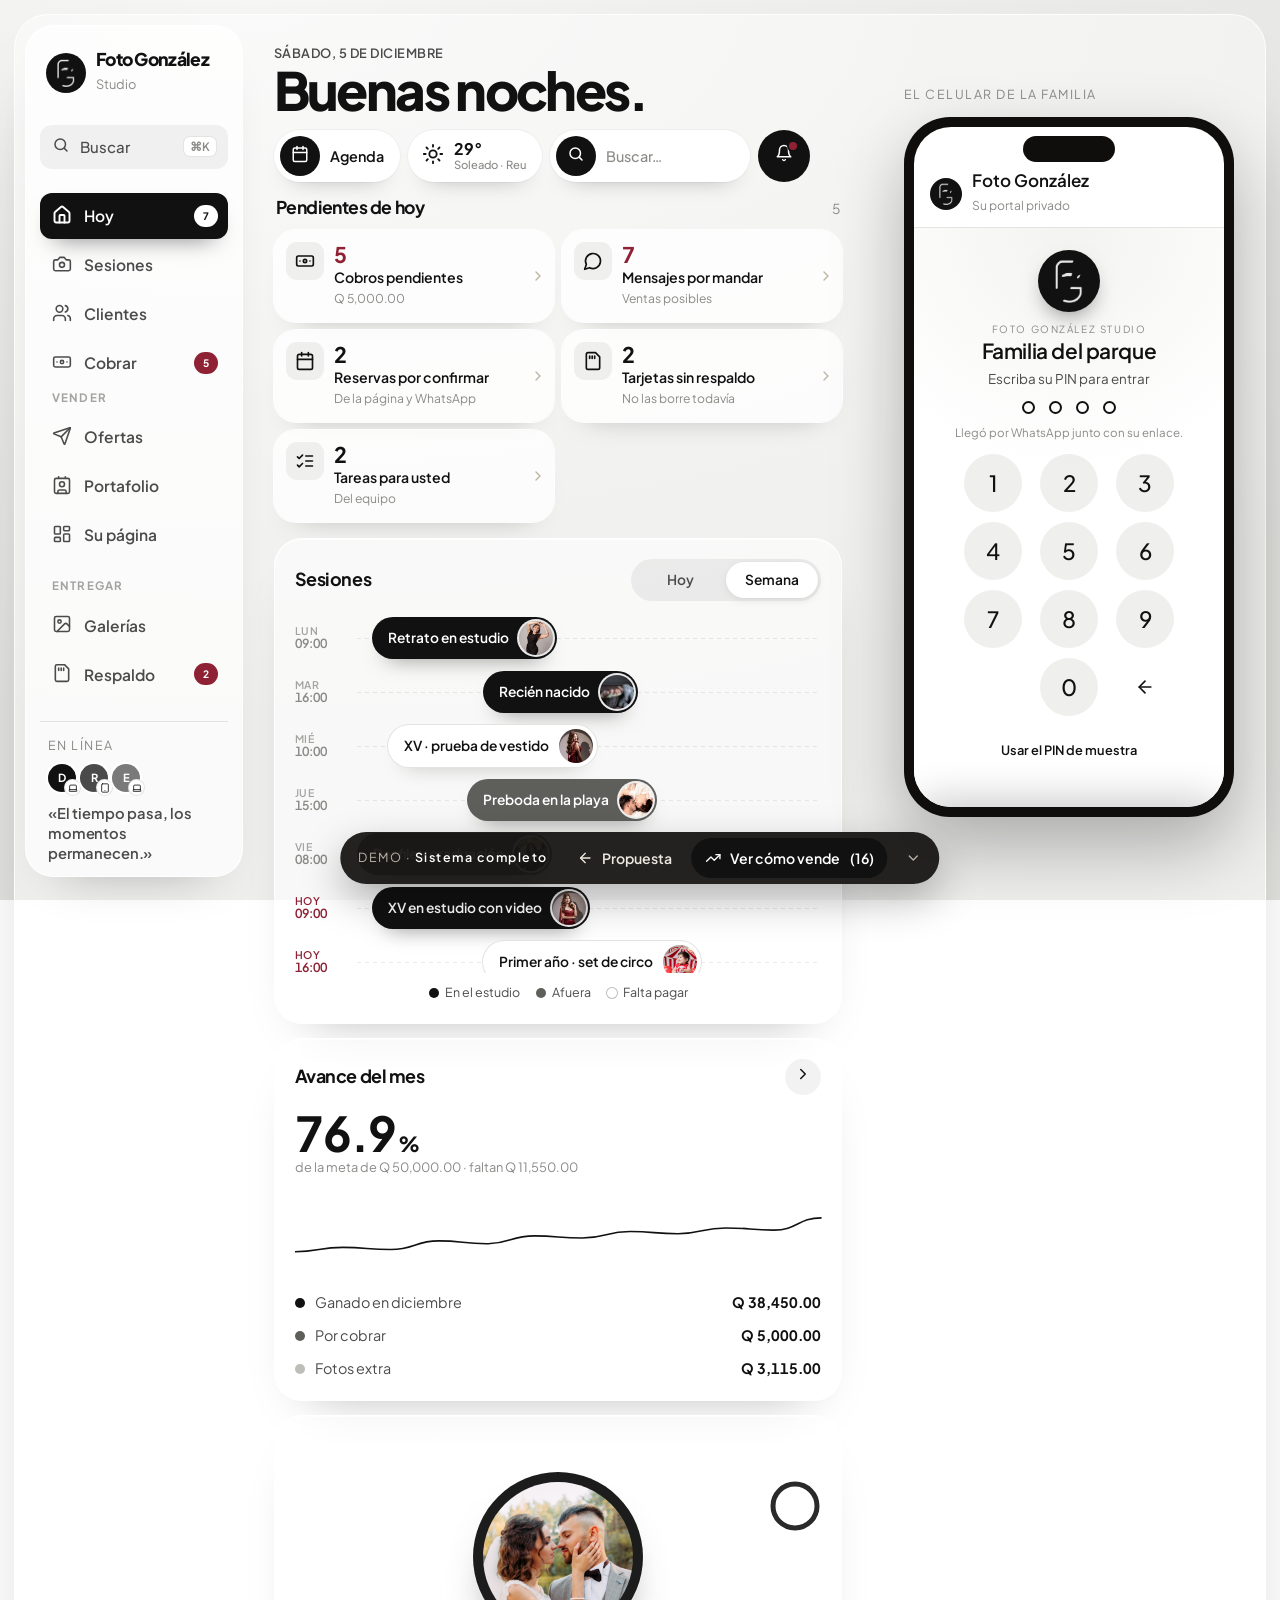
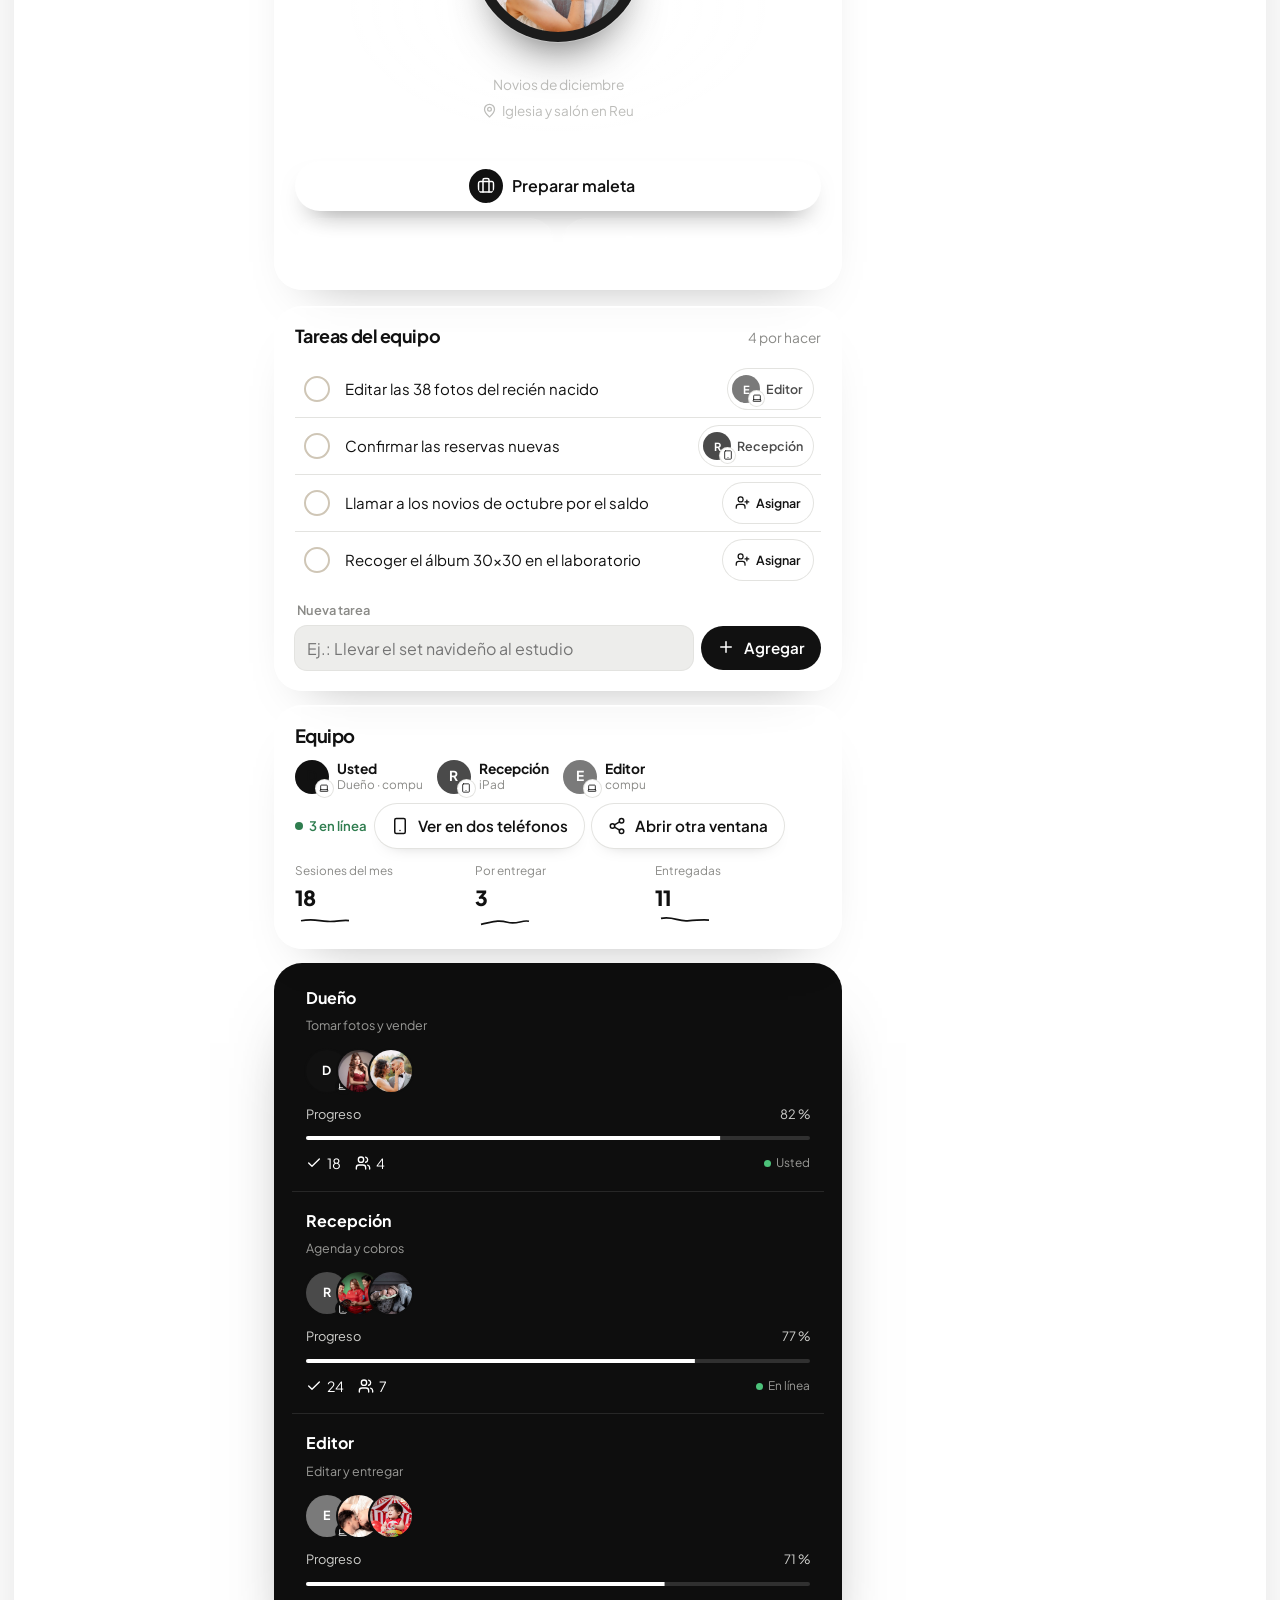
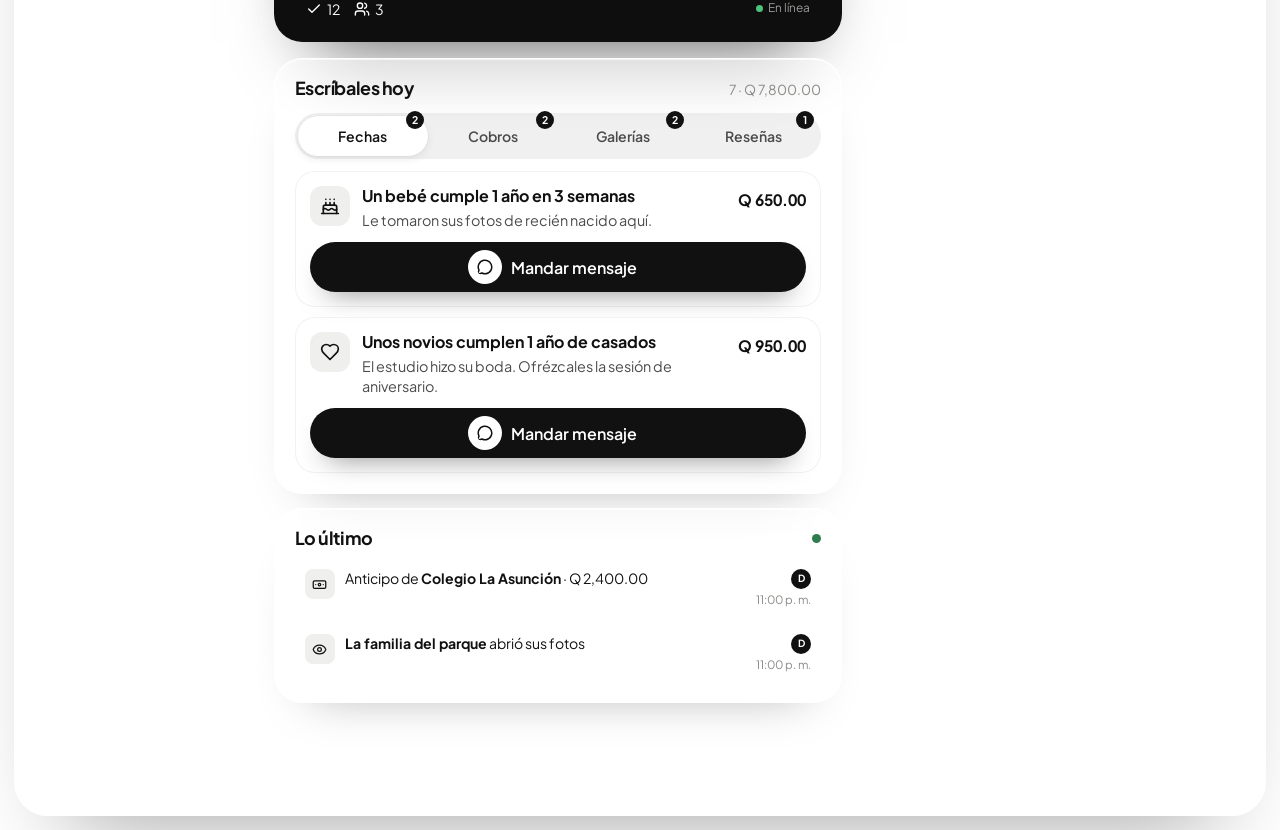
==== commit 562d680a: "Solo el diseño claro y animaciones suaves en la propuesta Sin botón de diseño en la propuesta ni en " ====
--- a/demos/completo/index.html
+++ b/demos/completo/index.html
@@ -16,11 +16,11 @@
 <link rel="preconnect" href="https://fonts.googleapis.com">
 <link rel="preconnect" href="https://fonts.gstatic.com" crossorigin>
 <link rel="stylesheet" href="https://fonts.googleapis.com/css2?family=Lora:ital,wght@0,400..700;1,400..700&family=Work+Sans:ital,wght@0,300..800;1,300..600&family=Plus+Jakarta+Sans:ital,wght@0,300..800;1,300..600&display=swap">
-<link rel="stylesheet" href="../comun.css?v=20261113h">
-<link rel="stylesheet" href="completo.css?v=20261113k">
+<link rel="stylesheet" href="../comun.css?v=20261113n">
+<link rel="stylesheet" href="completo.css?v=20261114a">
 <link rel="stylesheet" href="tablero.css?v=20261113a">
 <link rel="stylesheet" href="../foto.css?v=20261113a">
-<script src="../diseno.js?v=20261113a" data-css="claro.css?v=20261113k"></script>
+<script src="../diseno.js?v=20261124a" data-css="claro.css?v=20261114a"></script>
 <script src="letras.js?v=20261112f" data-letra-sistema></script>
 </head>
 <body>
@@ -445,8 +445,8 @@
   <button class="ll-colgar" id="ll-colgar" type="button" aria-label="Colgar"><span data-i="phone"></span></button>
 </div>
 
-<script src="../comun.js?v=20261113h"></script>
-<script src="completo.js?v=20261113c"></script>
+<script src="../comun.js?v=20261114a"></script>
+<script src="completo.js?v=20261114a"></script>
 <script src="../foto.js?v=20261113d" data-visor=".gal-portada, .pti-ses, .mos, .cr .foto, .ofe-card > .foto, .alb .foto" data-toma=".gal-portada, .cr .foto, .pti-ses" data-obturador="1"></script>
 </body>
 </html>
--- a/demos/comun.css
+++ b/demos/comun.css
@@ -115,6 +115,8 @@
 .cinta-demo .ver-venta[aria-pressed="true"] { background: #fff; color: var(--tinta); }
 @media (hover: hover) and (pointer: fine) { .cinta-demo a:hover { background: rgba(255,255,255,.1); } }
 @media (max-width: 640px) { .cinta-demo .et { display: none; } .cinta-demo .txt-largo { display: none; } }
+/* Tablet pequeña: la barra completa mide ~770 px; sin la etiqueta «DEMO ·…» cabe entera */
+@media (min-width: 641px) and (max-width: 860px) { .cinta-demo .et { display: none; } }
 .cinta-demo { transform-origin: 100% 50%; transition: opacity 200ms var(--ease-out), scale 200ms var(--ease-out); }
 .cinta-demo .vv-corto { display: none; }
 /* Teléfono: barra delgada, clara y sin amontonar */
--- a/demos/completo/completo.css
+++ b/demos/completo/completo.css
@@ -1534,3 +1534,21 @@
 @media (max-width: 743px) {
   .titulo-v h1 { font-size: 1.85rem; }
 }
+
+/* ===== Teléfono: las barras se esconden al bajar y vuelven al subir ===== */
+@media (max-width: 743px) {
+  .lado { transition: translate 280ms var(--ease-out); }
+  .barra-sup { transition: opacity 200ms var(--ease-out), translate 280ms var(--ease-out); }
+  .lupa { transition: transform 140ms var(--ease-out), translate 280ms var(--ease-out); }
+  .cinta-demo { transition: opacity 200ms var(--ease-out), scale 200ms var(--ease-out), translate 280ms var(--ease-out); }
+  .cinta-abrir { transition: opacity 180ms var(--ease-out), scale 180ms var(--ease-out), transform 140ms var(--ease-out), translate 280ms var(--ease-out); }
+  html.barras-ocultas .lado { translate: 0 calc(100% + var(--inf) + 24px); }
+  html.barras-ocultas .barra-sup { translate: 0 -100%; }
+  html.barras-ocultas .lupa { translate: 0 calc(-100% - var(--sup) - 24px); }
+  html.barras-ocultas .cinta-demo, html.barras-ocultas .cinta-abrir { translate: 0 54px; }
+}
+@media (max-width: 743px) and (prefers-reduced-motion: reduce) {
+  .lado, .lupa { transition: opacity 200ms var(--ease-out); }
+  html.barras-ocultas .lado, html.barras-ocultas .barra-sup, html.barras-ocultas .lupa { translate: none; opacity: 0; pointer-events: none; }
+  html.barras-ocultas .cinta-demo, html.barras-ocultas .cinta-abrir { translate: none; }
+}
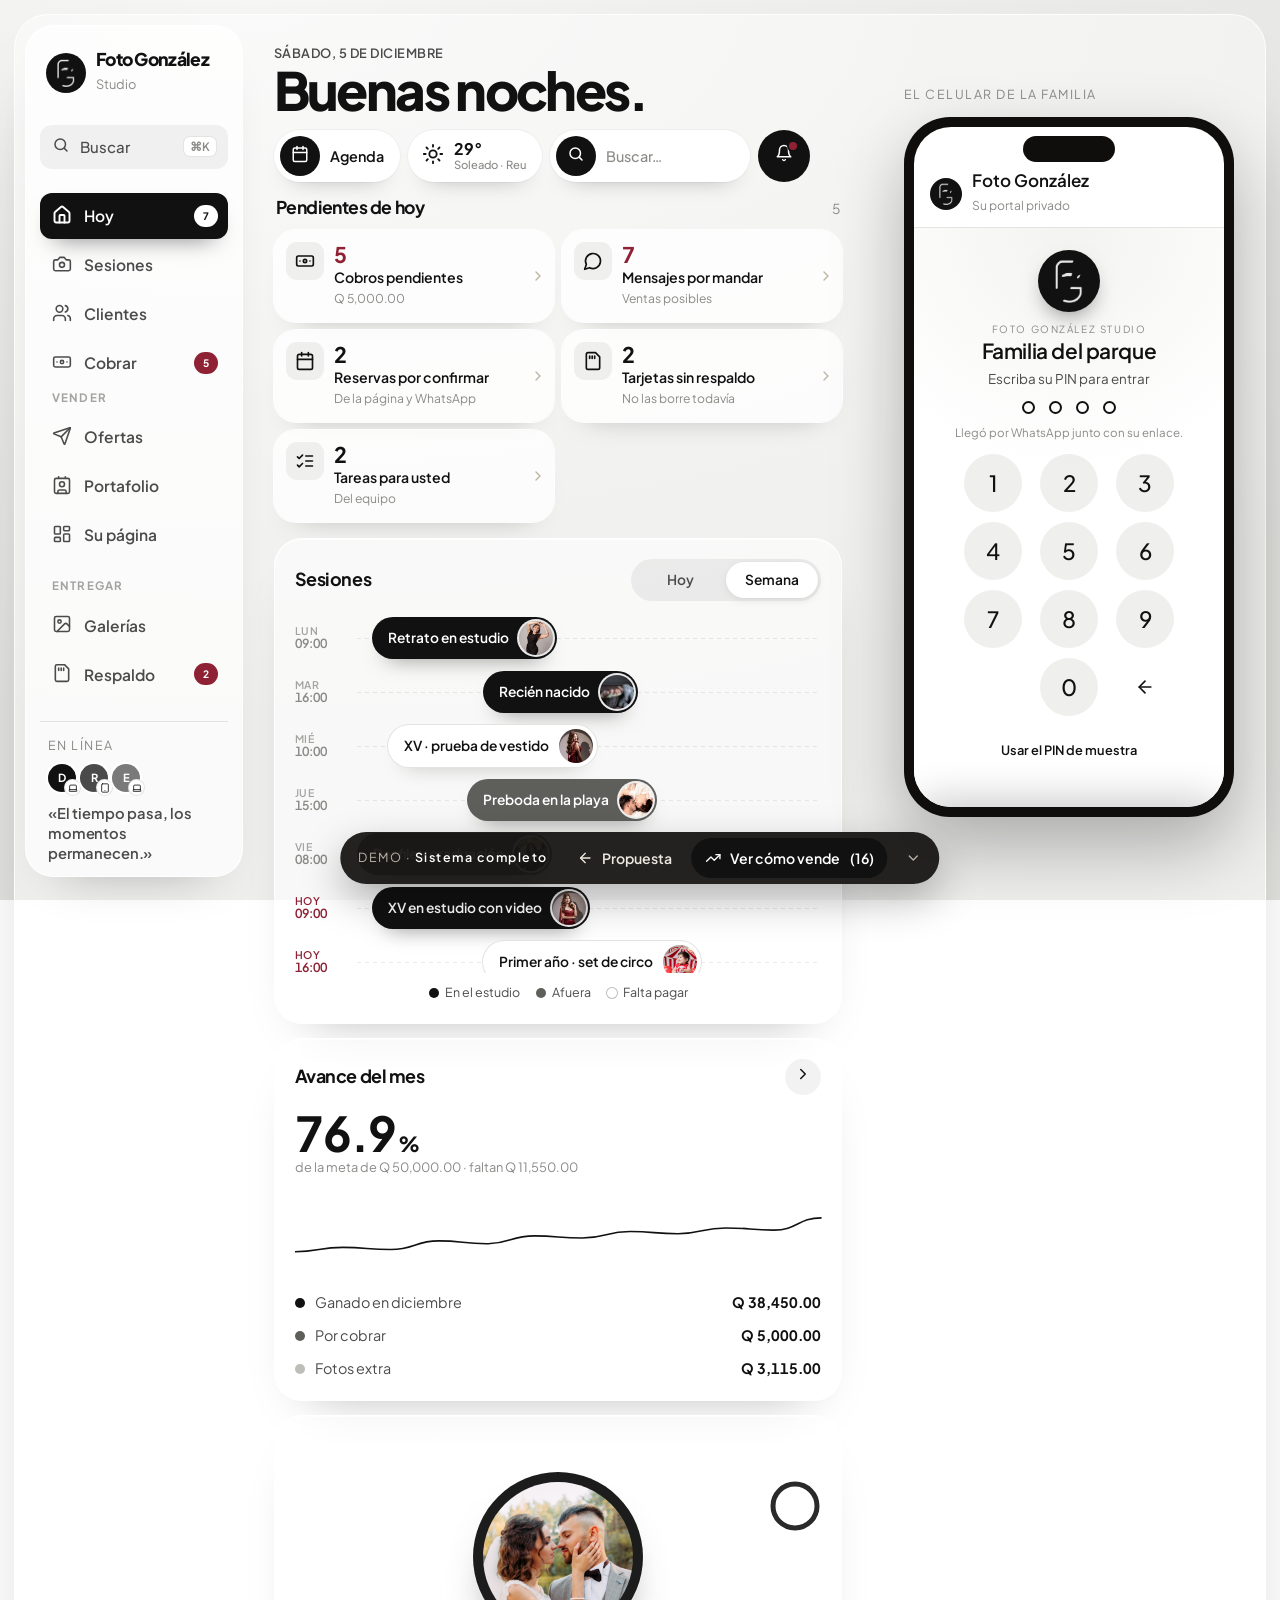
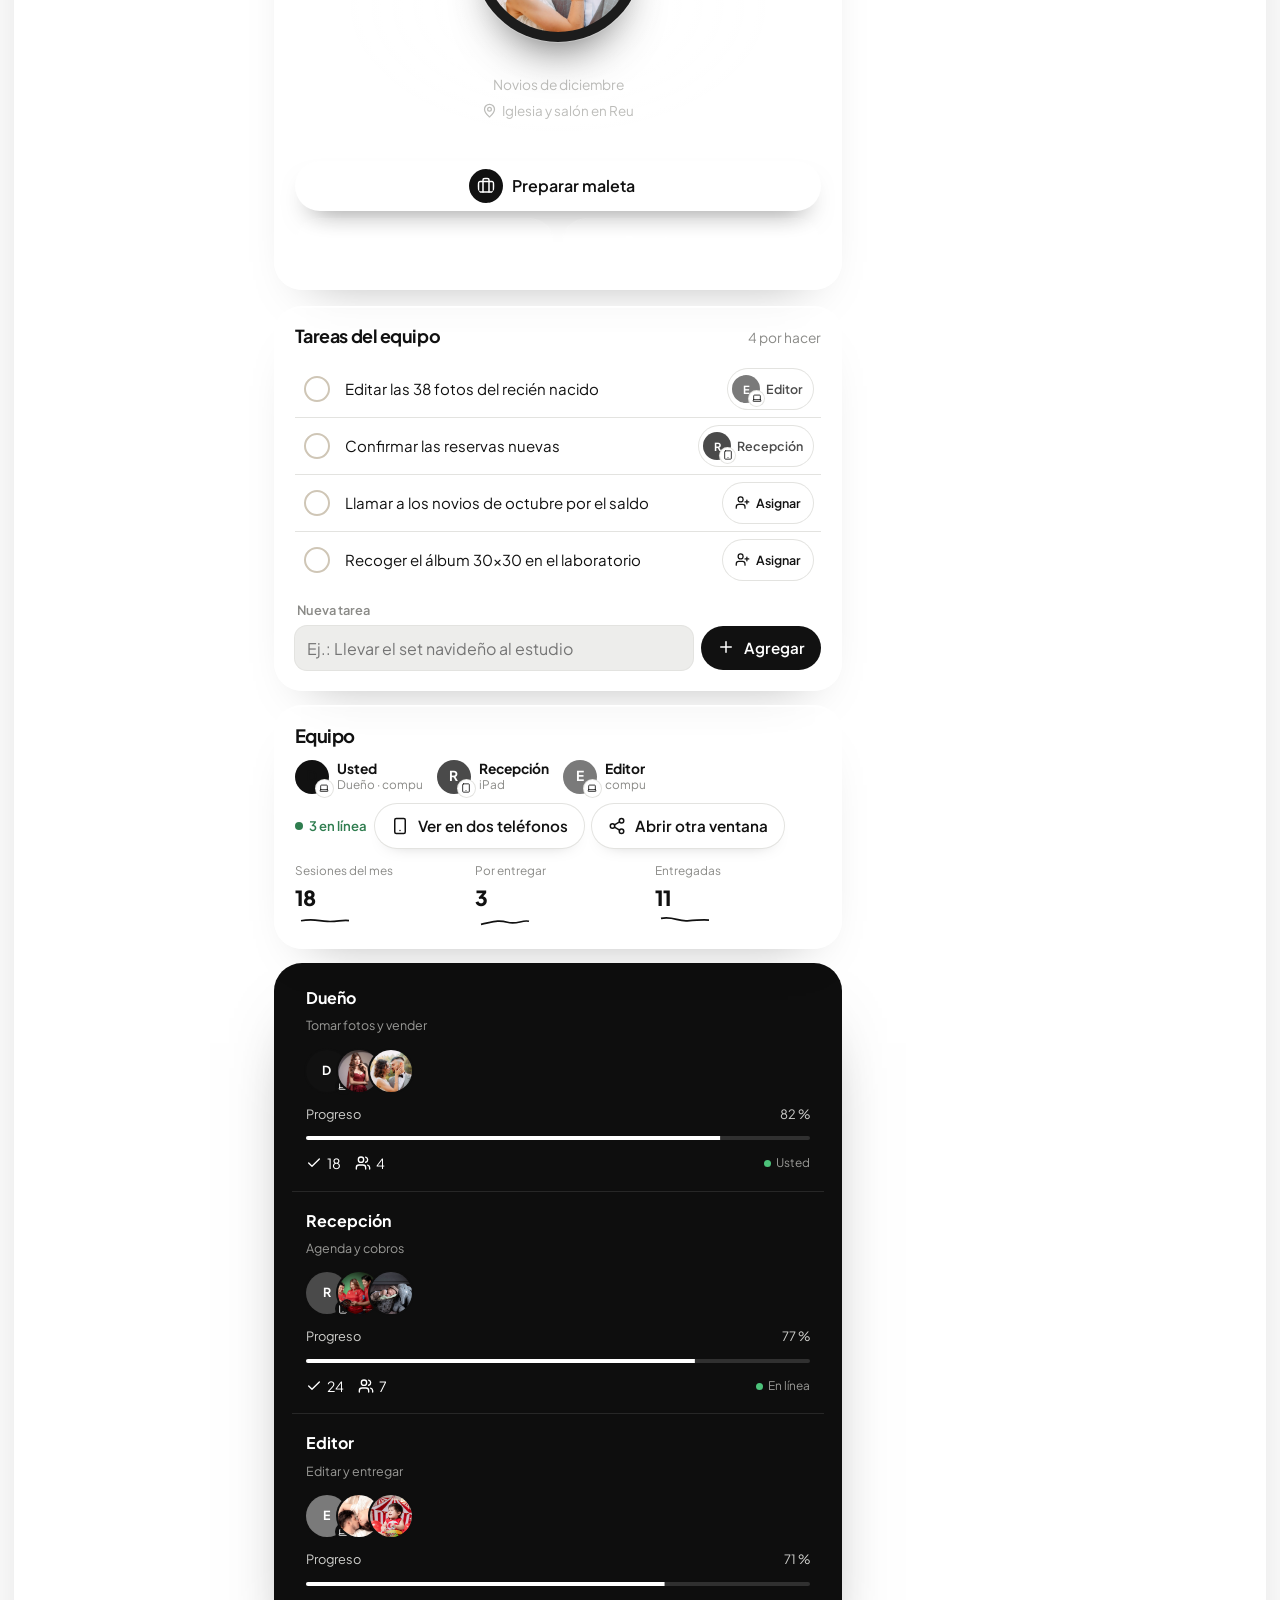
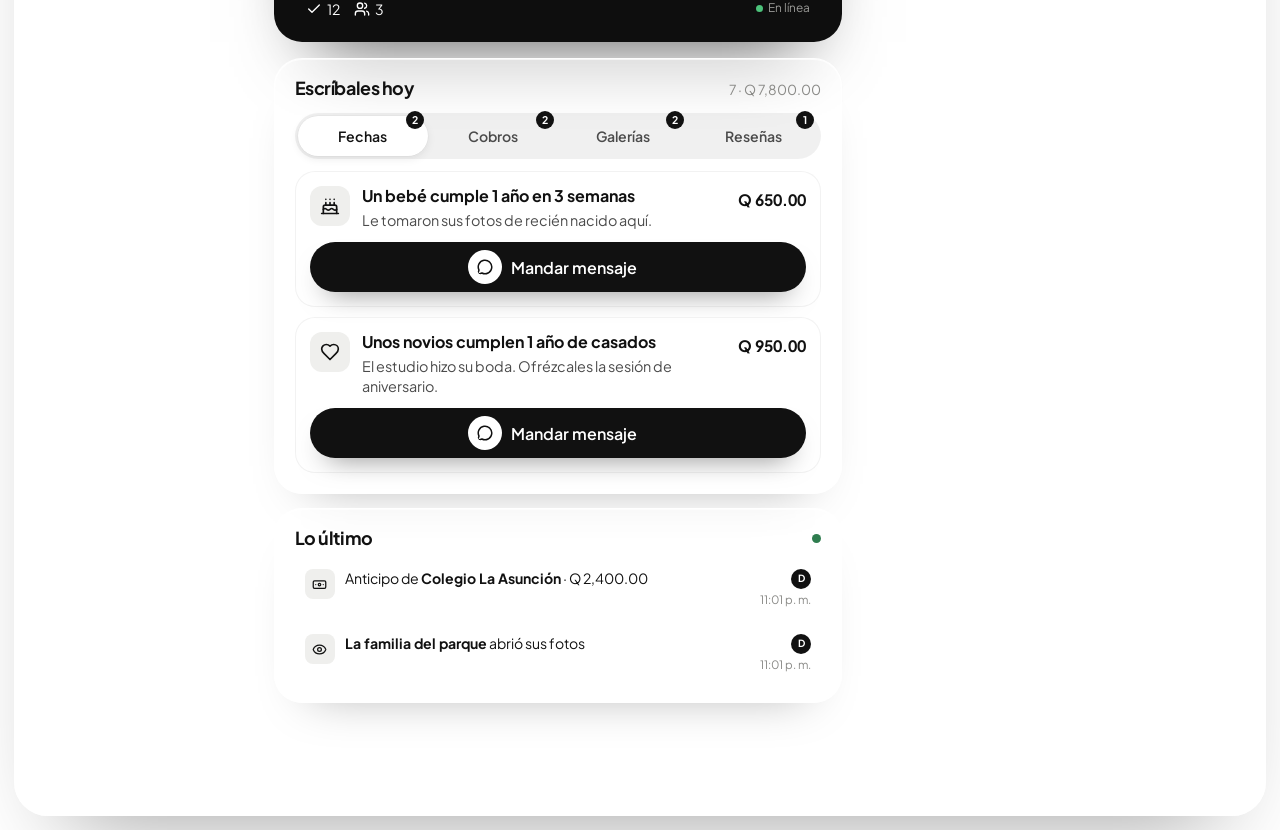
==== commit ec96781c: "Demo completo: cuadros de «Más» sin esquinas de cámara y con texto legible Co-Authored-By: Claude Op" ====
--- a/demos/completo/index.html
+++ b/demos/completo/index.html
@@ -17,11 +17,11 @@
 <link rel="preconnect" href="https://fonts.gstatic.com" crossorigin>
 <link rel="stylesheet" href="https://fonts.googleapis.com/css2?family=Lora:ital,wght@0,400..700;1,400..700&family=Work+Sans:ital,wght@0,300..800;1,300..600&family=Plus+Jakarta+Sans:ital,wght@0,300..800;1,300..600&display=swap">
 <link rel="stylesheet" href="../comun.css?v=20261113n">
-<link rel="stylesheet" href="completo.css?v=20261114a">
+<link rel="stylesheet" href="completo.css?v=20261125a">
 <link rel="stylesheet" href="tablero.css?v=20261113a">
 <link rel="stylesheet" href="../foto.css?v=20261113a">
 <script src="../diseno.js?v=20261124a" data-css="claro.css?v=20261114a"></script>
-<script src="letras.js?v=20261112f" data-letra-sistema></script>
+<script src="letras.js?v=20261124a" data-letra-sistema></script>
 </head>
 <body>
 <div class="barra-sup" id="barra-sup" aria-hidden="true"><b id="barra-sup-t">Hoy</b></div>
@@ -447,6 +447,6 @@
 
 <script src="../comun.js?v=20261114a"></script>
 <script src="completo.js?v=20261114a"></script>
-<script src="../foto.js?v=20261113d" data-visor=".gal-portada, .pti-ses, .mos, .cr .foto, .ofe-card > .foto, .alb .foto" data-toma=".gal-portada, .cr .foto, .pti-ses" data-obturador="1"></script>
+<script src="../foto.js?v=20261113d" data-visor=".gal-portada, .pti-ses, .cr .foto, .ofe-card > .foto, .alb .foto" data-toma=".gal-portada, .cr .foto, .pti-ses" data-obturador="1"></script>
 </body>
 </html>
--- a/demos/completo/completo.css
+++ b/demos/completo/completo.css
@@ -1092,20 +1092,20 @@
 .tar-nueva input:focus { outline: none; box-shadow: 0 0 0 2px var(--acento); }
 
 /* ===== Más: mosaico ===== */
-.mosaico { display: grid; grid-template-columns: repeat(2, minmax(0, 1fr)); gap: 10px; }
+.mosaico { display: grid; grid-template-columns: repeat(2, minmax(0, 1fr)); gap: 10px; padding-bottom: 72px; }
 .mos { position: relative; display: block; aspect-ratio: 1 / 1.08; padding: 0; border: 0; border-radius: 22px; overflow: hidden; background: var(--tinta); color: #fff; text-align: left; font: inherit; cursor: pointer; box-shadow: 0 14px 30px -18px rgba(0,0,0,.6); transition: transform 160ms var(--ease-out); }
 .mos:active { transform: scale(0.97); }
 .mos.ancho { grid-column: 1 / -1; aspect-ratio: 2.4 / 1; }
 .mos > .foto { position: absolute; inset: 0; }
-.mos-som { position: absolute; inset: 0; background: linear-gradient(180deg, rgba(0,0,0,0) 35%, rgba(12,10,9,.82) 100%); }
-.mos-txt { position: absolute; left: 14px; right: 14px; bottom: 12px; }
+.mos-som { position: absolute; inset: 0; background: linear-gradient(180deg, rgba(12,10,9,.28) 0%, rgba(12,10,9,0) 26%, rgba(12,10,9,0) 38%, rgba(12,10,9,.62) 64%, rgba(12,10,9,.92) 100%); }
+.mos-txt { position: absolute; left: 16px; right: 16px; bottom: 16px; text-shadow: 0 1px 3px rgba(0,0,0,.45); }
 .mos-txt b { display: block; font-family: var(--serif); font-size: 1.35rem; font-weight: 600; line-height: 1.1; }
 .mos-txt small { display: flex; align-items: center; gap: 6px; margin-top: 4px; font-size: .84rem; color: #EDE8DF; line-height: 1.25; }
 .mos-txt small svg { width: 14px; height: 14px; color: #F3C27A; flex: none; }
 .mos.alerta { box-shadow: 0 0 0 3px #E8B04A, 0 14px 30px -18px rgba(0,0,0,.6); }
-.mos-x { position: absolute; top: 12px; right: 12px; padding: 4px 10px; border-radius: 99px; background: var(--acento); color: #fff; font-size: .74rem; font-weight: 700; }
+.mos-x { position: absolute; z-index: 1; top: 12px; right: 12px; padding: 4px 10px; border-radius: 99px; background: var(--acento); color: #fff; font-size: .74rem; font-weight: 700; }
 .mos.eq { background: radial-gradient(120% 120% at 0% 0%, #3A2A22, var(--oscuro)); aspect-ratio: auto; min-height: 120px; }
-.mos-eq { position: absolute; left: 14px; top: 16px; display: flex; gap: 6px; }
+.mos-eq { position: absolute; left: 16px; top: 16px; display: flex; gap: 6px; }
 .mos-eq .av-eq { box-shadow: 0 0 0 2px var(--oscuro); }
 .mos-eq .av-eq i { background: var(--oscuro); color: #fff; box-shadow: none; }
 @container (min-width: 560px) { .mosaico { grid-template-columns: repeat(3, minmax(0, 1fr)); } .mos.ancho { grid-column: span 3; aspect-ratio: 3.4 / 1; } }
